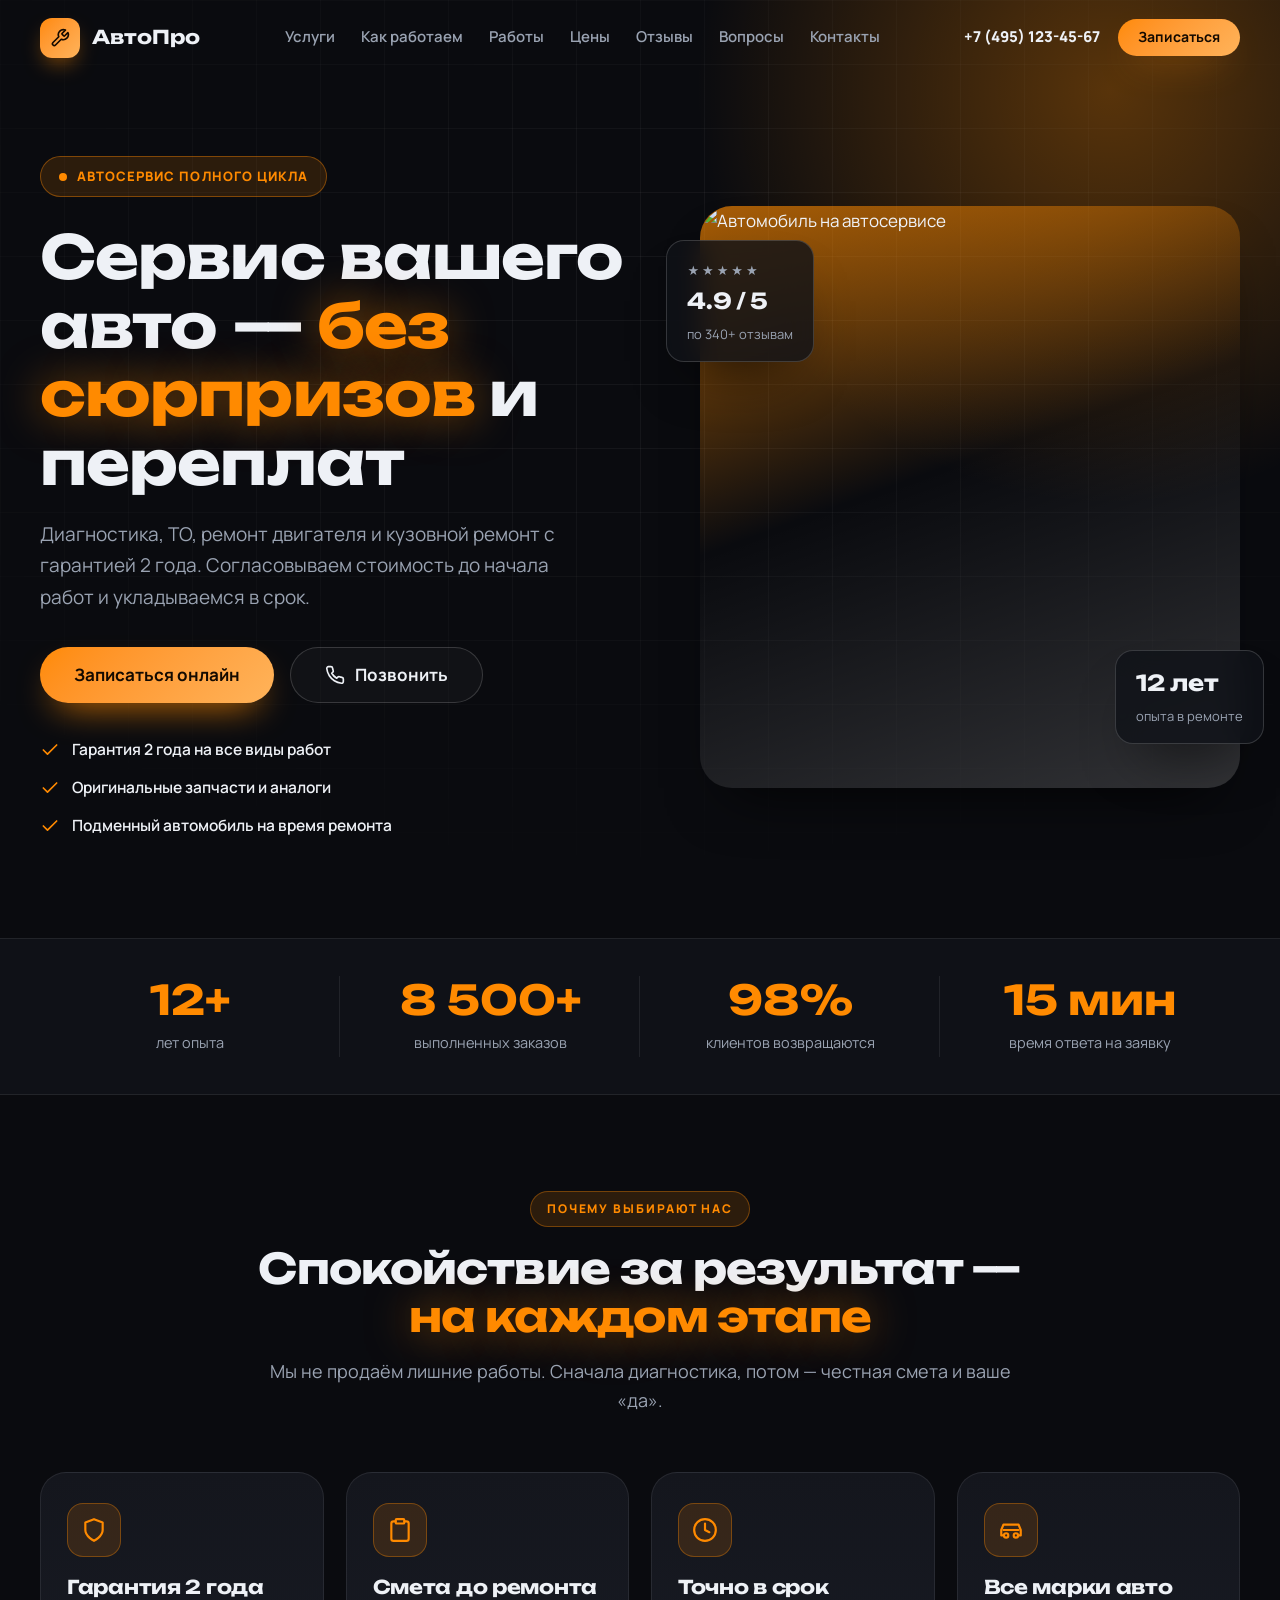
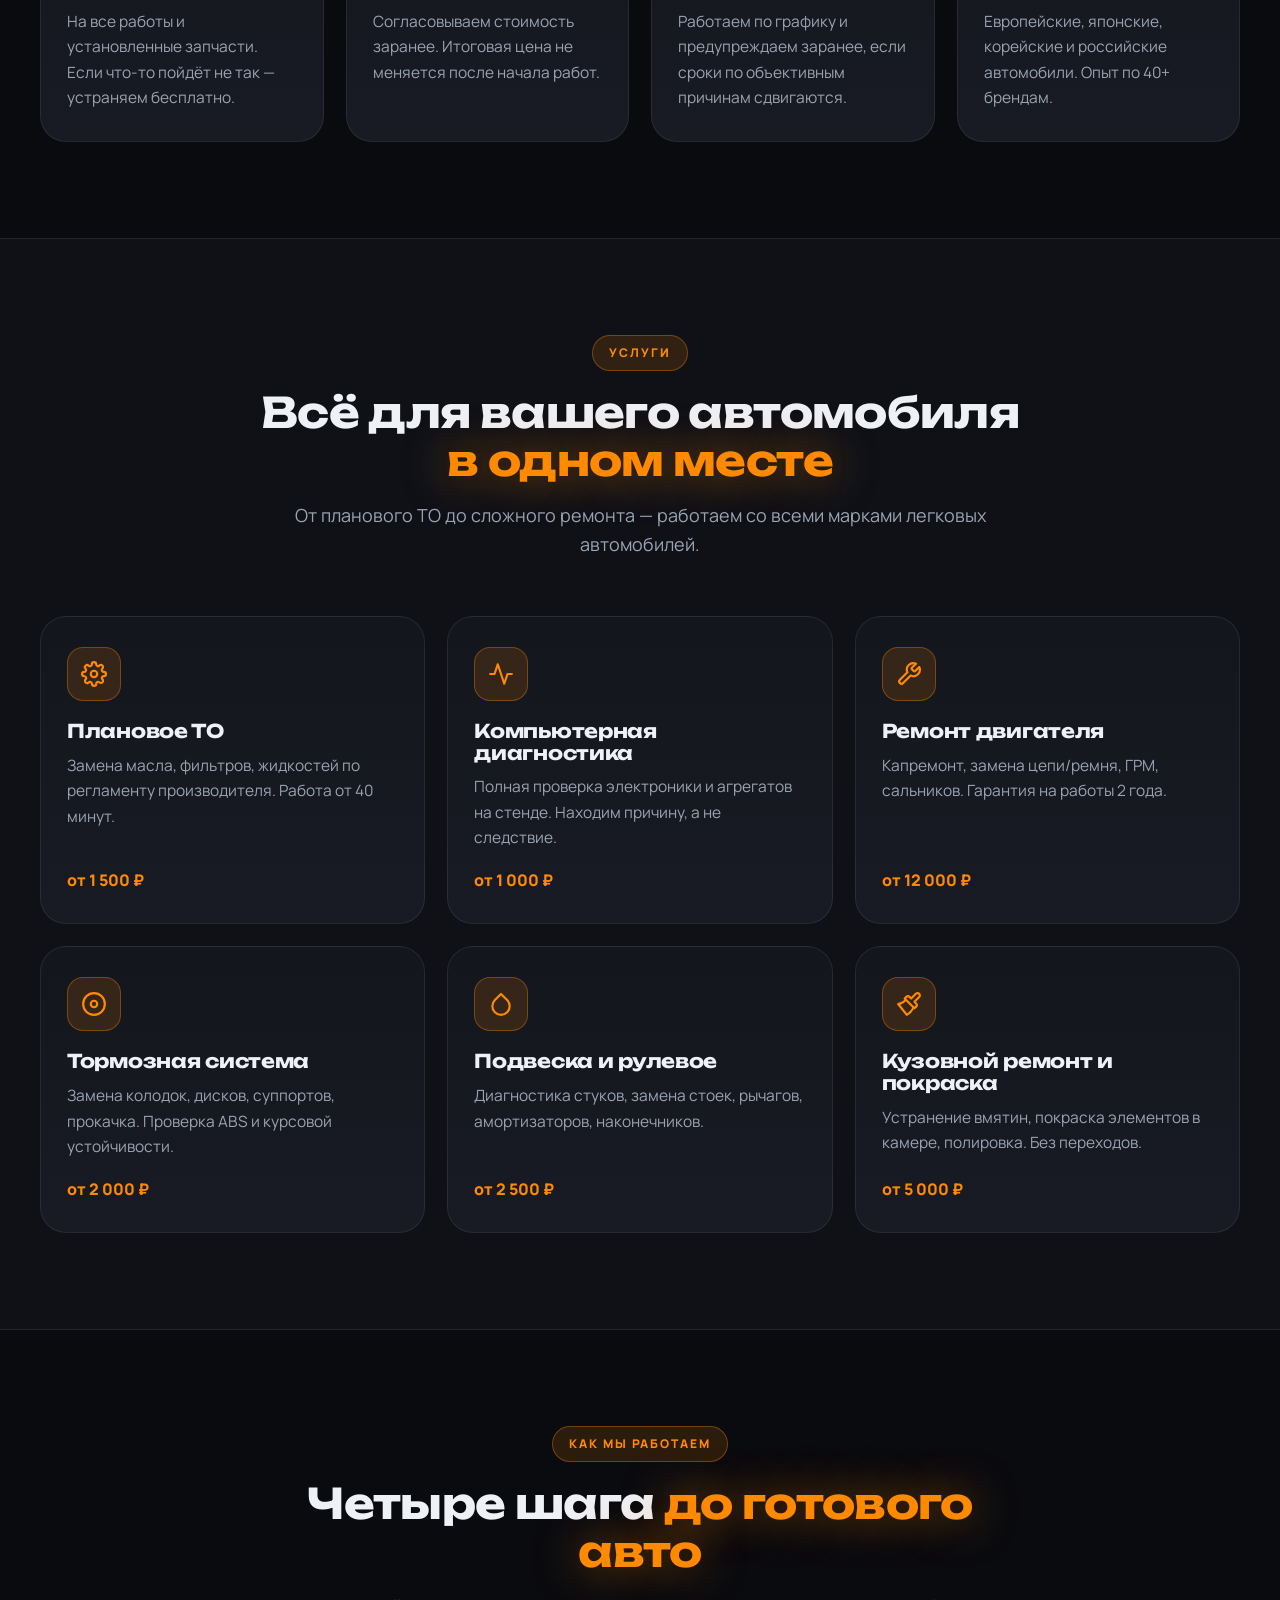
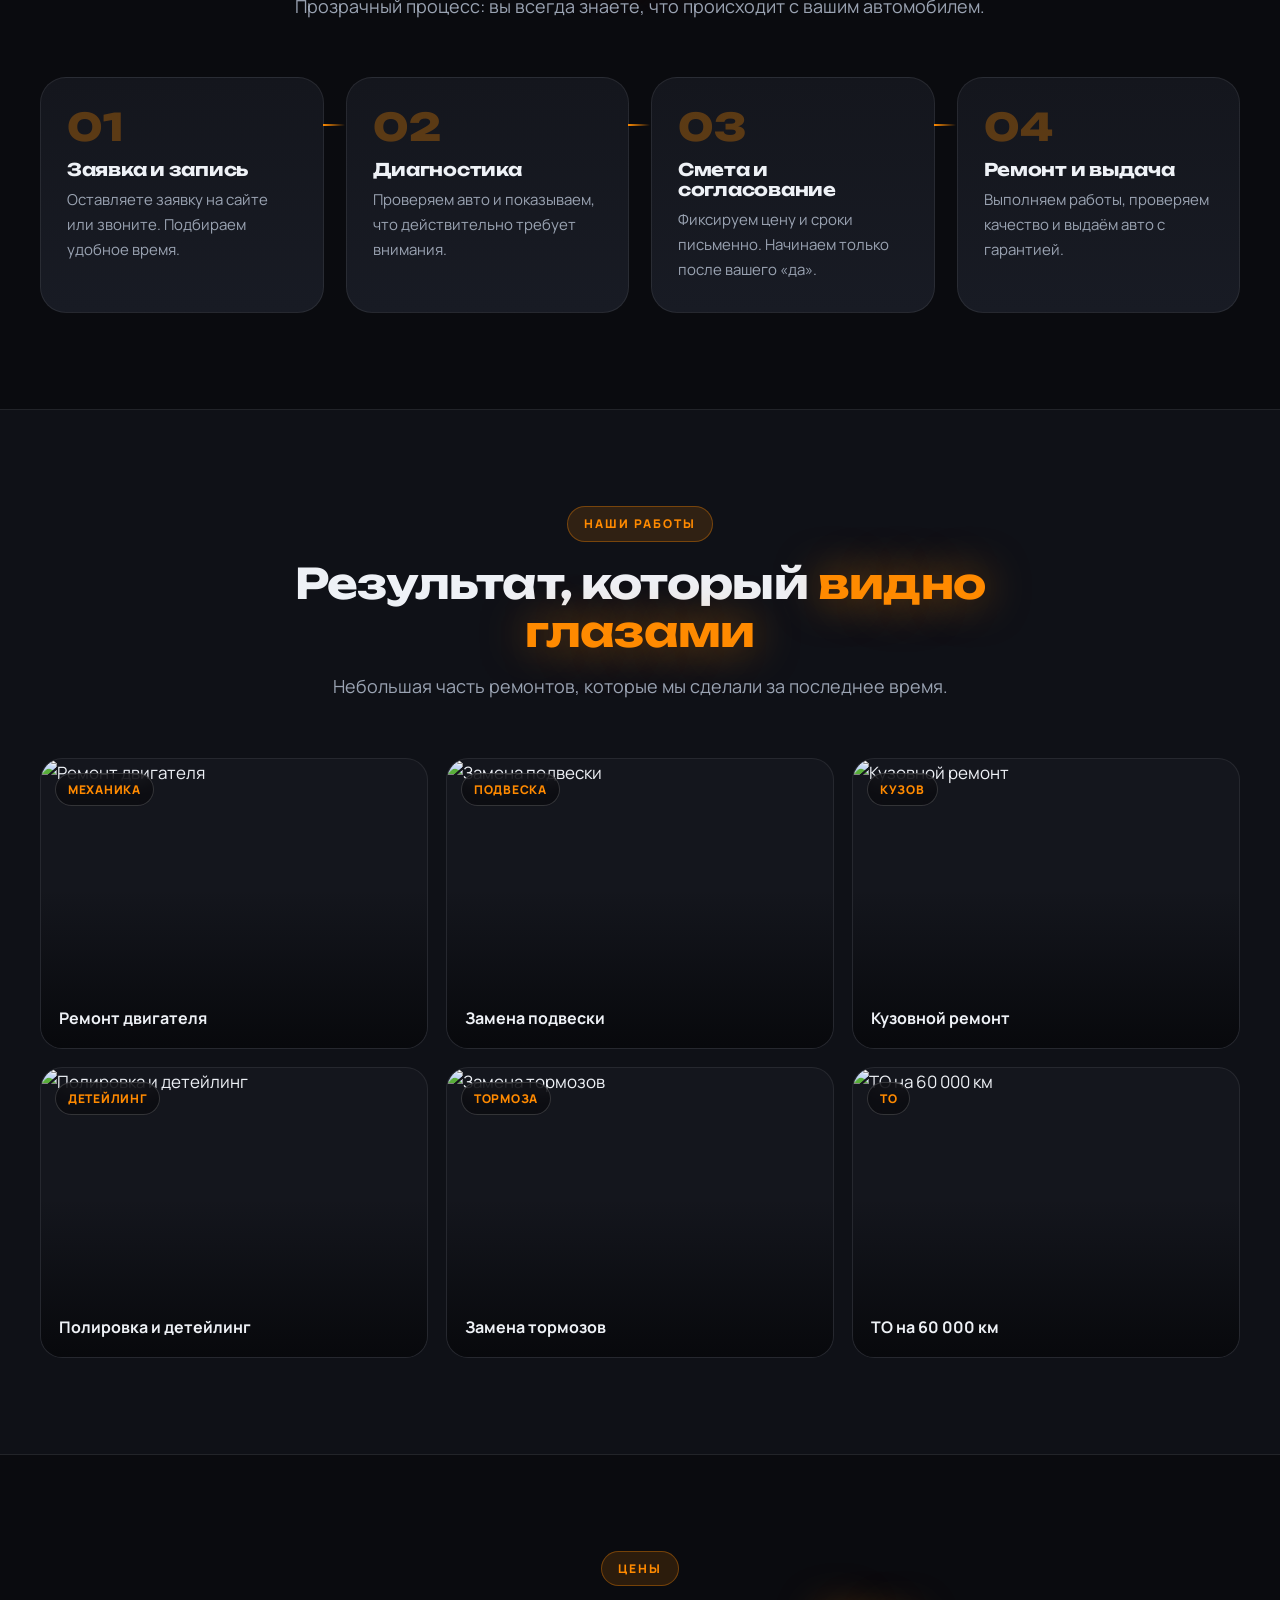
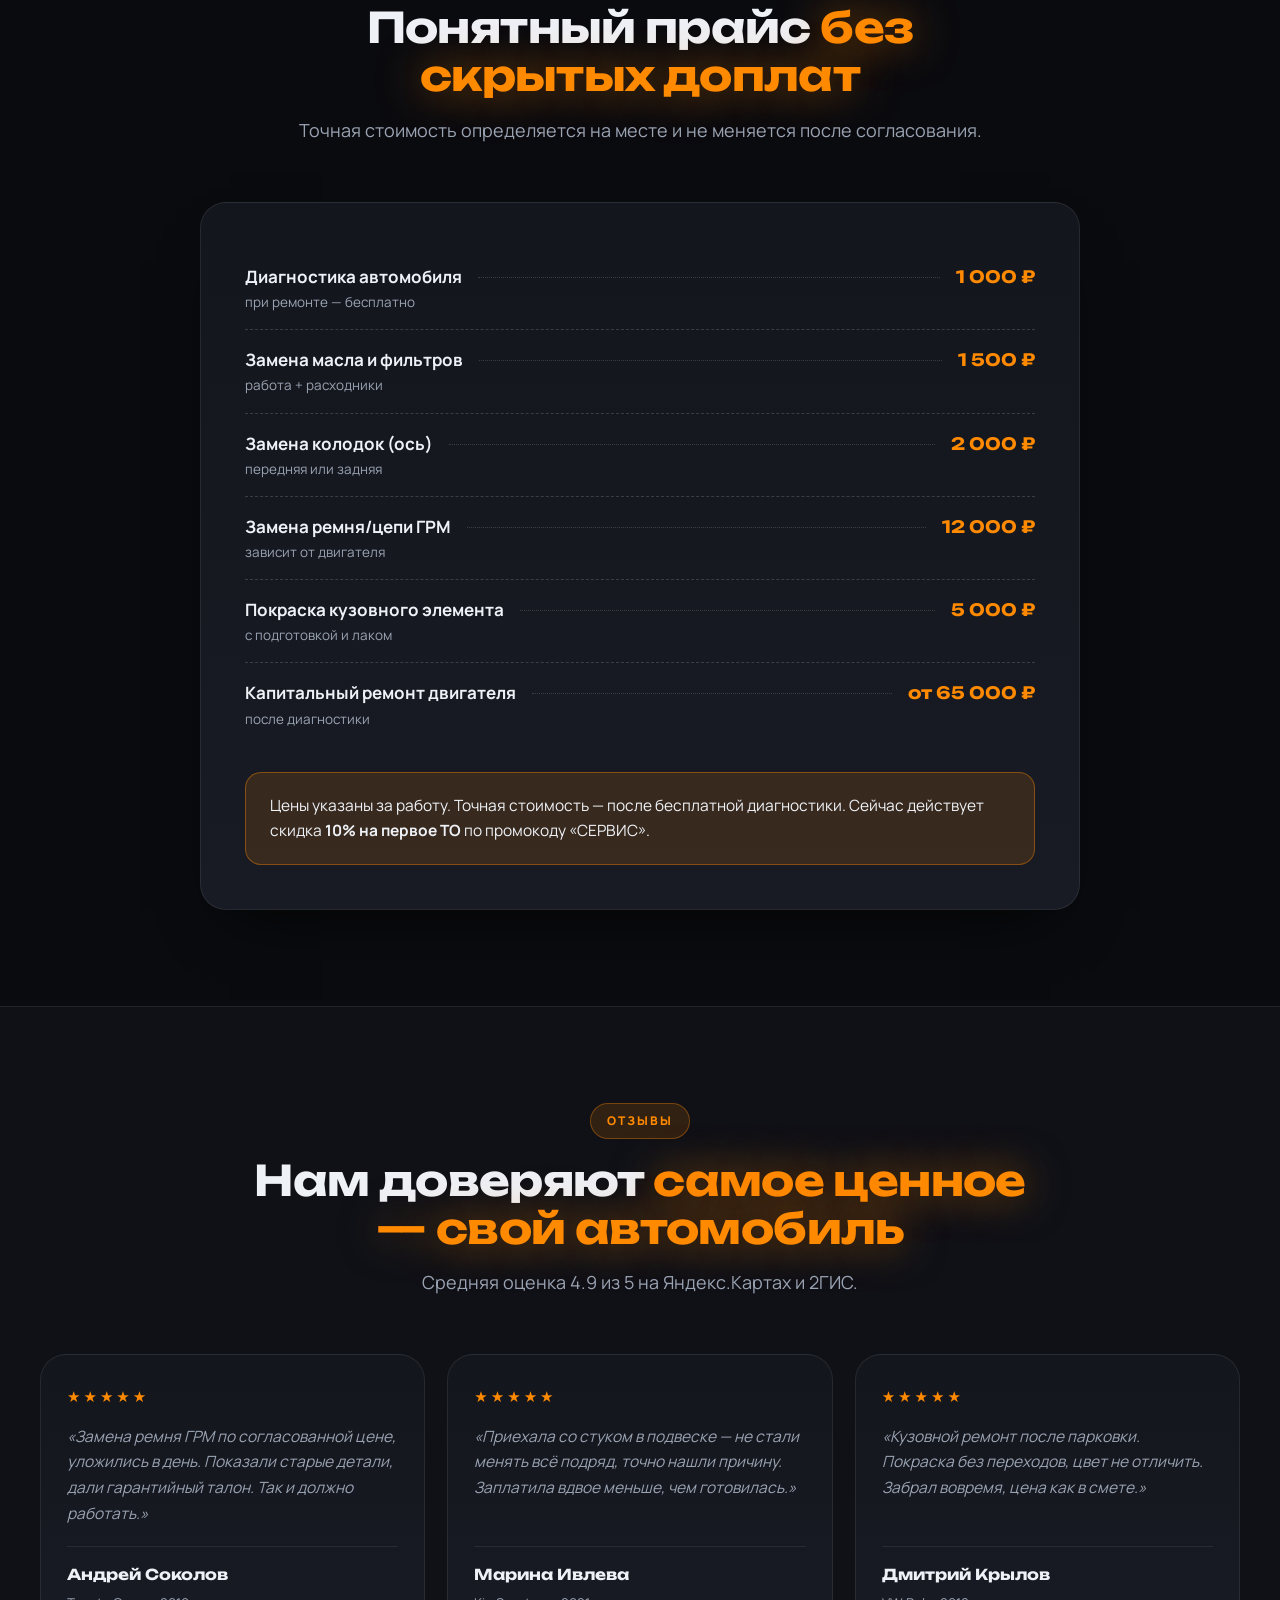
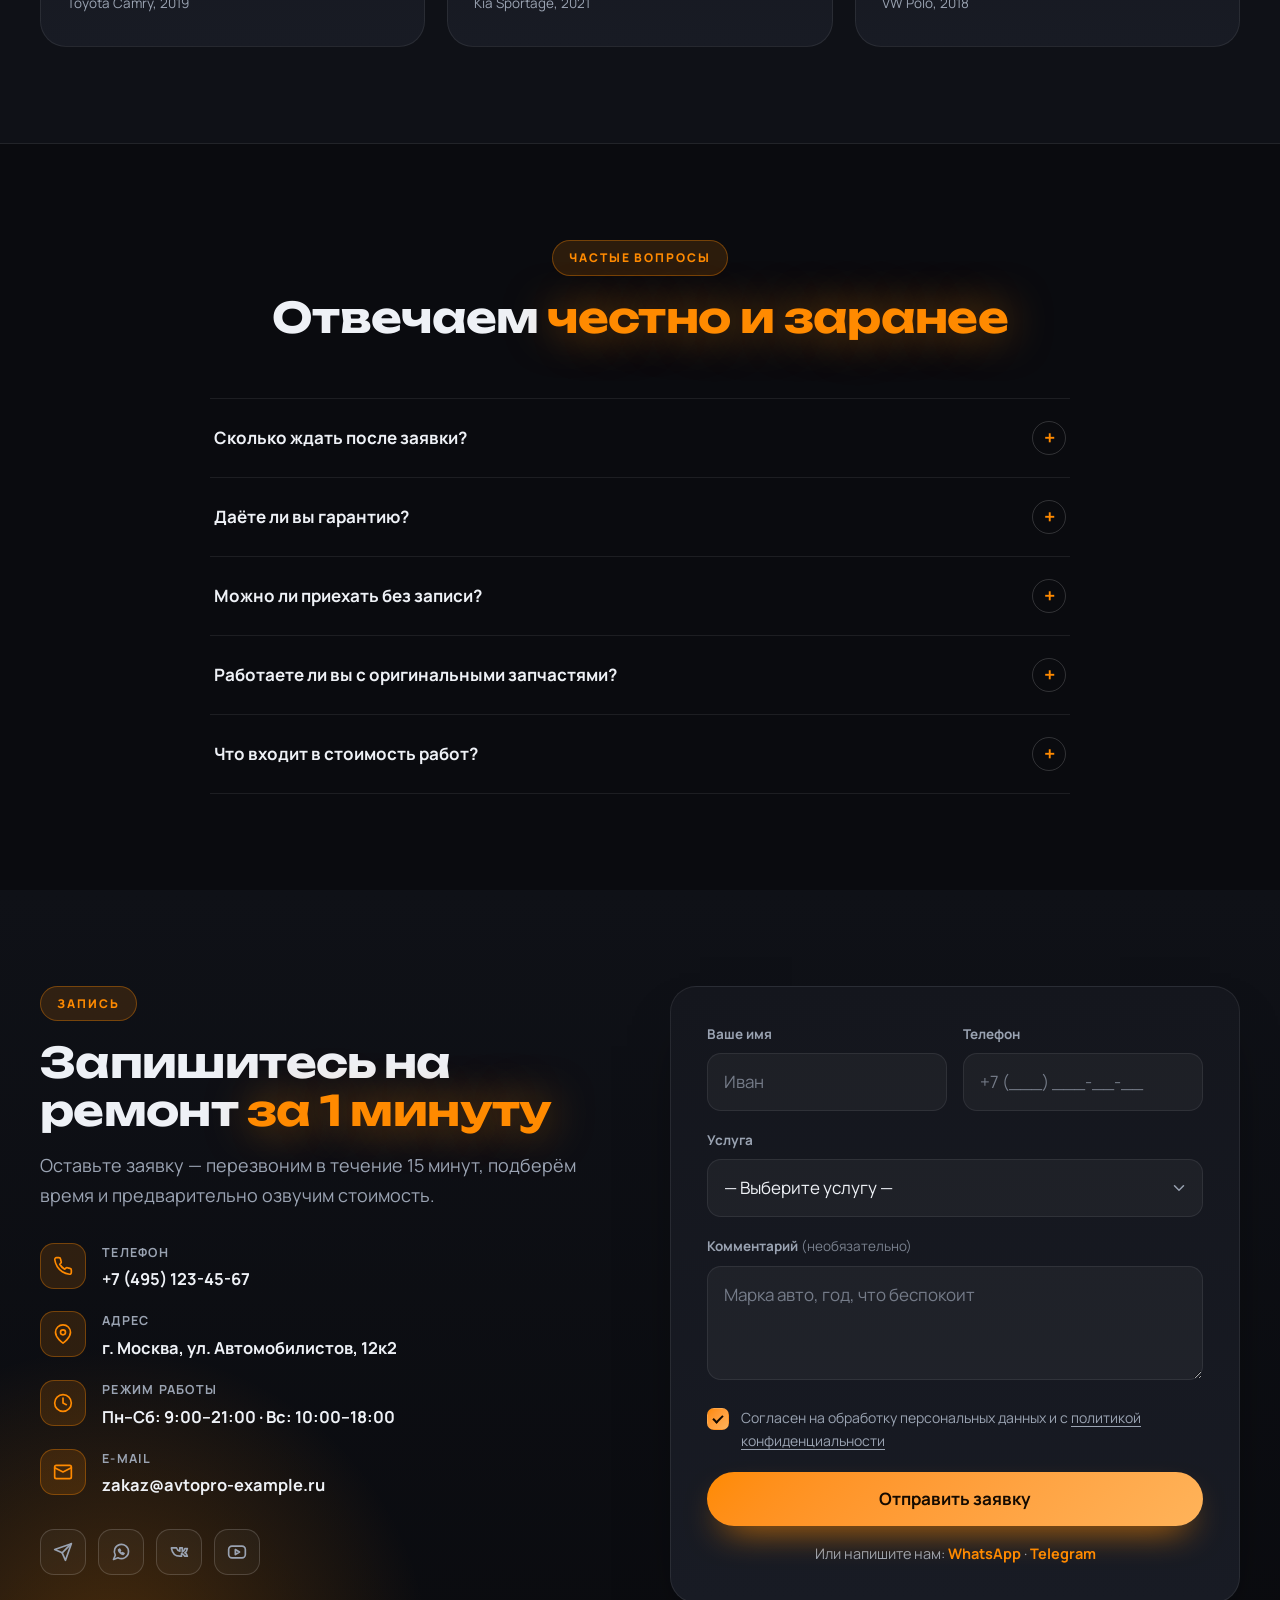
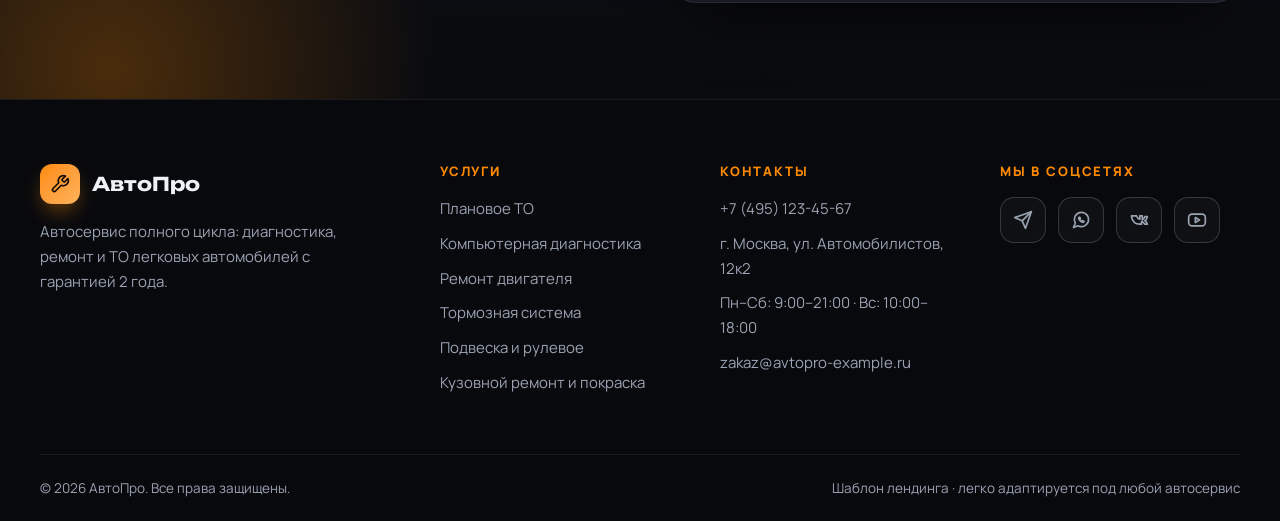
==== index.html @ 4bdd6e70 "АвтоПро: шаблон лендинга автосервиса Тёмный лендинг на чистом HTML/CSS/JS без зависимостей. Весь кон" ====
<!DOCTYPE html>
<html lang="ru">
<head>
  <meta charset="UTF-8">
  <meta name="viewport" content="width=device-width, initial-scale=1.0">
  <title>АвтоПро — Автосервис полного цикла в Москве</title>
  <meta name="description" content="Автосервис АвтоПро: диагностика, ремонт, ТО и кузовной ремонт. Гарантия 2 года, честные цены, запись онлайн.">
  <meta property="og:title" content="АвтоПро — Автосервис полного цикла в Москве">
  <meta property="og:description" content="Диагностика, ремонт, ТО. Гарантия 2 года, честные цены, запись онлайн.">
  <meta property="og:type" content="website">
  <meta property="og:image" content="https://images.unsplash.com/photo-1503376780353-7e6692767b70?auto=format&fit=crop&w=1200&q=80">
  <meta name="theme-color" content="#0a0b0f">
  <link rel="icon" href="data:image/svg+xml,%3Csvg xmlns='http://www.w3.org/2000/svg' viewBox='0 0 32 32'%3E%3Crect width='32' height='32' rx='8' fill='%23ff8a00'/%3E%3Cpath d='M19.6 8.4a1.3 1.3 0 0 0 0 1.9l2.1 2.1a1.3 1.3 0 0 0 1.9 0l5-5a8 8 0 0 1-10.6 10.6l-9.2 9.2a2.8 2.8 0 0 1-4-4l9.2-9.2A8 8 0 0 1 24.6 3.4z' transform='translate(-1 1) scale(.85) translate(3 1)' fill='none' stroke='%23140a00' stroke-width='2.4' stroke-linecap='round' stroke-linejoin='round'/%3E%3C/svg%3E">
  <link rel="preconnect" href="https://fonts.googleapis.com">
  <link rel="preconnect" href="https://fonts.gstatic.com" crossorigin>
  <link href="https://fonts.googleapis.com/css2?family=Manrope:wght@400;500;600;700;800&family=Unbounded:wght@600;700;800&display=swap" rel="stylesheet">
  <link rel="stylesheet" href="css/style.css">
</head>
<body>

  <!-- ===== HEADER ===== -->
  <header class="header" id="header">
    <div class="container header__inner">
      <a href="#hero" class="logo">
        <span class="logo__mark" aria-hidden="true">
          <svg viewBox="0 0 24 24" fill="none" stroke="currentColor" stroke-width="2" stroke-linecap="round" stroke-linejoin="round"><path d="M14.7 6.3a1 1 0 0 0 0 1.4l1.6 1.6a1 1 0 0 0 1.4 0l3.77-3.77a6 6 0 0 1-7.94 7.94l-6.91 6.91a2.12 2.12 0 0 1-3-3l6.91-6.91a6 6 0 0 1 7.94-7.94l-3.76 3.76z"/></svg>
        </span>
        <span class="logo__text" data-cfg="brand.name">АвтоПро</span>
      </a>

      <nav class="nav" id="nav" aria-label="Главное меню">
        <a href="#services" class="nav__link">Услуги</a>
        <a href="#process" class="nav__link">Как работаем</a>
        <a href="#gallery" class="nav__link">Работы</a>
        <a href="#pricing" class="nav__link">Цены</a>
        <a href="#reviews" class="nav__link">Отзывы</a>
        <a href="#faq" class="nav__link">Вопросы</a>
        <a href="#contact" class="nav__link">Контакты</a>
      </nav>

      <div class="header__right">
        <a href="tel:+74951234567" class="header__phone" data-cfg-tel="contacts.phone">+7 (495) 123-45-67</a>
        <a href="#contact" class="btn btn--primary btn--sm header__cta">Записаться</a>
        <button class="burger" id="burger" aria-label="Открыть меню" aria-expanded="false">
          <span></span><span></span><span></span>
        </button>
      </div>
    </div>
  </header>

  <main>
    <!-- ===== HERO ===== -->
    <section class="hero" id="hero">
      <div class="hero__glow" aria-hidden="true"></div>
      <div class="hero__grid" aria-hidden="true"></div>
      <div class="container hero__inner">
        <div class="hero__content">
          <span class="badge reveal" data-cfg="hero.badge">Автосервис полного цикла</span>
          <h1 class="hero__title reveal" data-cfg-html="hero.title">Сервис вашего авто&nbsp;— <span class="accent">без сюрпризов</span> и переплат</h1>
          <p class="hero__subtitle reveal" data-cfg="hero.subtitle">Диагностика, ТО, ремонт двигателя и кузовной ремонт с гарантией 2 года. Согласовываем стоимость до начала работ и укладываемся в срок.</p>
          <div class="hero__actions reveal">
            <a href="#contact" class="btn btn--primary btn--lg">Записаться онлайн</a>
            <a href="tel:+74951234567" class="btn btn--ghost btn--lg" data-cfg-tel-btn="contacts.phone">
              <svg viewBox="0 0 24 24" fill="none" stroke="currentColor" stroke-width="2" stroke-linecap="round" stroke-linejoin="round" aria-hidden="true"><path d="M22 16.92v3a2 2 0 0 1-2.18 2 19.79 19.79 0 0 1-8.63-3.07 19.5 19.5 0 0 1-6-6 19.79 19.79 0 0 1-3.07-8.67A2 2 0 0 1 4.11 2h3a2 2 0 0 1 2 1.72 12.84 12.84 0 0 0 .7 2.81 2 2 0 0 1-.45 2.11L8.09 9.91a16 16 0 0 0 6 6l1.27-1.27a2 2 0 0 1 2.11-.45 12.84 12.84 0 0 0 2.81.7A2 2 0 0 1 22 16.92z"/></svg>
              Позвонить
            </a>
          </div>
          <ul class="hero__points reveal" data-render="heroPoints"></ul>
        </div>

        <div class="hero__visual reveal">
          <div class="hero__frame">
            <img class="hero__img" data-cfg-src="hero.image" src="https://images.unsplash.com/photo-1503376780353-7e6692767b70?auto=format&fit=crop&w=1200&q=80" alt="Автомобиль на автосервисе" width="600" height="700">
          </div>
          <div class="hero__card hero__card--rating">
            <span class="hero__card-stars" aria-hidden="true">★★★★★</span>
            <strong data-cfg="hero.rating">4.9 / 5</strong>
            <span data-cfg="hero.ratingNote">по 340+ отзывам</span>
          </div>
          <div class="hero__card hero__card--exp">
            <strong data-cfg="hero.experience">12 лет</strong>
            <span>опыта в ремонте</span>
          </div>
        </div>
      </div>
    </section>

    <!-- ===== STATS ===== -->
    <section class="stats">
      <div class="container">
        <ul class="stats__grid" data-render="stats"></ul>
      </div>
    </section>

    <!-- ===== ADVANTAGES ===== -->
    <section class="section" id="about">
      <div class="container">
        <header class="section__head reveal">
          <span class="eyebrow" data-cfg="advantages.eyebrow">Почему выбирают нас</span>
          <h2 class="section__title" data-cfg-html="advantages.title">Спокойствие за результат&nbsp;— <span class="accent">на каждом этапе</span></h2>
          <p class="section__sub" data-cfg="advantages.subtitle">Мы не продаём лишние работы. Сначала диагностика, потом — честная смета и ваше «да».</p>
        </header>
        <div class="cards cards--4" data-render="advantages"></div>
      </div>
    </section>

    <!-- ===== SERVICES ===== -->
    <section class="section section--alt" id="services">
      <div class="container">
        <header class="section__head reveal">
          <span class="eyebrow" data-cfg="services.eyebrow">Услуги</span>
          <h2 class="section__title" data-cfg-html="services.title">Всё для вашего автомобиля <span class="accent">в одном месте</span></h2>
          <p class="section__sub" data-cfg="services.subtitle">От планового ТО до сложного ремонта — работаем со всеми марками легковых автомобилей.</p>
        </header>
        <div class="cards cards--3" data-render="services"></div>
      </div>
    </section>

    <!-- ===== PROCESS ===== -->
    <section class="section" id="process">
      <div class="container">
        <header class="section__head reveal">
          <span class="eyebrow" data-cfg="process.eyebrow">Как мы работаем</span>
          <h2 class="section__title" data-cfg-html="process.title">Четыре шага <span class="accent">до готового авто</span></h2>
          <p class="section__sub" data-cfg="process.subtitle">Прозрачный процесс: вы всегда знаете, что происходит с вашим автомобилем.</p>
        </header>
        <ol class="steps" data-render="process"></ol>
      </div>
    </section>

    <!-- ===== GALLERY ===== -->
    <section class="section section--alt" id="gallery">
      <div class="container">
        <header class="section__head reveal">
          <span class="eyebrow" data-cfg="gallery.eyebrow">Наши работы</span>
          <h2 class="section__title" data-cfg-html="gallery.title">Результат, который <span class="accent">видно глазами</span></h2>
          <p class="section__sub" data-cfg="gallery.subtitle">Небольшая часть ремонтов, которые мы сделали за последнее время.</p>
        </header>
        <div class="gallery" data-render="gallery"></div>
      </div>
    </section>

    <!-- ===== PRICING ===== -->
    <section class="section" id="pricing">
      <div class="container">
        <header class="section__head reveal">
          <span class="eyebrow" data-cfg="pricing.eyebrow">Цены</span>
          <h2 class="section__title" data-cfg-html="pricing.title">Понятный прайс <span class="accent">без скрытых доплат</span></h2>
          <p class="section__sub" data-cfg="pricing.subtitle">Точная стоимость определяется на месте и не меняется после согласования.</p>
        </header>
        <div class="price-card reveal">
          <ul class="price-list" data-render="pricing"></ul>
          <div class="price-note" data-render="pricingNote"></div>
        </div>
      </div>
    </section>

    <!-- ===== REVIEWS ===== -->
    <section class="section section--alt" id="reviews">
      <div class="container">
        <header class="section__head reveal">
          <span class="eyebrow" data-cfg="reviews.eyebrow">Отзывы</span>
          <h2 class="section__title" data-cfg-html="reviews.title">Нам доверяют <span class="accent">самое ценное — свой автомобиль</span></h2>
          <p class="section__sub" data-cfg="reviews.subtitle">Средняя оценка 4.9 из 5 на Яндекс.Картах и 2ГИС.</p>
        </header>
        <div class="cards cards--3" data-render="reviews"></div>
      </div>
    </section>

    <!-- ===== FAQ ===== -->
    <section class="section" id="faq">
      <div class="container container--narrow">
        <header class="section__head reveal">
          <span class="eyebrow" data-cfg="faq.eyebrow">Частые вопросы</span>
          <h2 class="section__title" data-cfg-html="faq.title">Отвечаем <span class="accent">честно и заранее</span></h2>
        </header>
        <div class="accordion" data-render="faq"></div>
      </div>
    </section>

    <!-- ===== CONTACT / FORM ===== -->
    <section class="section section--cta" id="contact">
      <div class="cta__glow" aria-hidden="true"></div>
      <div class="container">
        <div class="cta__grid">
          <div class="cta__info reveal">
            <span class="eyebrow" data-cfg="contact.eyebrow">Запись</span>
            <h2 class="section__title" data-cfg-html="contact.title">Запишитесь на ремонт <span class="accent">за 1 минуту</span></h2>
            <p class="section__sub" data-cfg="contact.subtitle">Оставьте заявку — перезвоним в течение 15 минут, подберём время и предварительно озвучим стоимость.</p>
            <ul class="contacts" data-render="contacts"></ul>
            <div class="socials" data-render="socials"></div>
          </div>

          <div class="cta__form-wrap reveal">
            <form class="form" id="lead-form" novalidate>
              <div class="form__row">
                <label class="field">
                  <span class="field__label">Ваше имя</span>
                  <input type="text" name="name" placeholder="Иван" required minlength="2">
                  <small class="field__error">Пожалуйста, укажите имя</small>
                </label>
                <label class="field">
                  <span class="field__label">Телефон</span>
                  <input type="tel" name="phone" placeholder="+7 (___) ___-__-__" required data-mask>
                  <small class="field__error">Укажите корректный номер</small>
                </label>
              </div>
              <label class="field">
                <span class="field__label">Услуга</span>
                <select name="service" data-render="serviceOptions"></select>
              </label>
              <label class="field">
                <span class="field__label">Комментарий <em>(необязательно)</em></span>
                <textarea name="comment" rows="3" placeholder="Марка авто, год, что беспокоит"></textarea>
              </label>
              <label class="check">
                <input type="checkbox" name="agree" required checked>
                <span class="check__box" aria-hidden="true"></span>
                <span class="check__text">Согласен на обработку персональных данных и с <a data-cfg-href="contacts.privacyUrl" href="#" target="_blank" rel="noopener">политикой конфиденциальности</a></span>
              </label>
              <small class="form__agree-error">Нужно согласие на обработку данных</small>
              <button type="submit" class="btn btn--primary btn--lg btn--block">
                <span class="btn__label">Отправить заявку</span>
                <span class="btn__spinner" aria-hidden="true"></span>
              </button>
              <p class="form__fail" role="alert" hidden>Не удалось отправить заявку. Позвоните нам: <a data-cfg-tel="contacts.phone" href="tel:+74951234567">+7 (495) 123-45-67</a></p>
              <p class="form__note">Или напишите нам: <a data-cfg-href="contacts.whatsapp" href="#">WhatsApp</a> · <a data-cfg-href="contacts.telegram" href="#">Telegram</a></p>
              <div class="form__success" hidden>
                <span class="form__success-icon" aria-hidden="true">
                  <svg viewBox="0 0 24 24" fill="none" stroke="currentColor" stroke-width="2.5" stroke-linecap="round" stroke-linejoin="round"><polyline points="20 6 9 17 4 12"/></svg>
                </span>
                <strong>Заявка отправлена!</strong>
                <span>Мы перезвоним вам в течение 15 минут.</span>
                <button type="button" class="btn btn--ghost btn--sm form__again">Отправить ещё одну</button>
              </div>
            </form>
          </div>
        </div>
      </div>
    </section>
  </main>

  <!-- ===== FOOTER ===== -->
  <footer class="footer">
    <div class="container footer__inner">
      <div class="footer__col">
        <a href="#hero" class="logo">
          <span class="logo__mark" aria-hidden="true">
            <svg viewBox="0 0 24 24" fill="none" stroke="currentColor" stroke-width="2" stroke-linecap="round" stroke-linejoin="round"><path d="M14.7 6.3a1 1 0 0 0 0 1.4l1.6 1.6a1 1 0 0 0 1.4 0l3.77-3.77a6 6 0 0 1-7.94 7.94l-6.91 6.91a2.12 2.12 0 0 1-3-3l6.91-6.91a6 6 0 0 1 7.94-7.94l-3.76 3.76z"/></svg>
          </span>
          <span class="logo__text" data-cfg="brand.name">АвтоПро</span>
        </a>
        <p class="footer__about" data-cfg="brand.about">Автосервис полного цикла: диагностика, ремонт и ТО легковых автомобилей с гарантией 2 года.</p>
      </div>
      <div class="footer__col">
        <h4 class="footer__title">Услуги</h4>
        <ul class="footer__links" data-render="footerServices"></ul>
      </div>
      <div class="footer__col">
        <h4 class="footer__title">Контакты</h4>
        <ul class="footer__contacts" data-render="footerContacts"></ul>
      </div>
      <div class="footer__col">
        <h4 class="footer__title">Мы в соцсетях</h4>
        <div class="socials" data-render="socialsFooter"></div>
      </div>
    </div>
    <div class="container footer__bottom">
      <span data-cfg="brand.copyright">© 2026 АвтоПро. Все права защищены.</span>
      <span>Шаблон лендинга · легко адаптируется под любой автосервис</span>
    </div>
  </footer>

  <a href="tel:+74951234567" class="fab" id="fab" aria-label="Позвонить" data-cfg-tel-btn="contacts.phone">
    <svg viewBox="0 0 24 24" fill="none" stroke="currentColor" stroke-width="2" stroke-linecap="round" stroke-linejoin="round"><path d="M22 16.92v3a2 2 0 0 1-2.18 2 19.79 19.79 0 0 1-8.63-3.07 19.5 19.5 0 0 1-6-6 19.79 19.79 0 0 1-3.07-8.67A2 2 0 0 1 4.11 2h3a2 2 0 0 1 2 1.72 12.84 12.84 0 0 0 .7 2.81 2 2 0 0 1-.45 2.11L8.09 9.91a16 16 0 0 0 6 6l1.27-1.27a2 2 0 0 1 2.11-.45 12.84 12.84 0 0 0 2.81.7A2 2 0 0 1 22 16.92z"/></svg>
  </a>

  <script src="js/config.js"></script>
  <script src="js/main.js"></script>
</body>
</html>
---- css/style.css ----
/* ============================================================
   АВТОПРО — тёмная премиум-тема
   Шаблон лендинга для автосервиса. Чистый CSS, без зависимостей.
   Акцентный цвет задаётся в js/config.js (brand.accentColor).
   ============================================================ */

/* ---------- RESET / БАЗА ---------- */
*, *::before, *::after { box-sizing: border-box; }
* { margin: 0; padding: 0; }

/* ---------- ПЕРЕМЕННЫЕ ---------- */
:root {
  color-scheme: dark;
  --accent: #ff8a00;
  --accent-2: color-mix(in srgb, var(--accent) 65%, #ffffff 35%);
  --accent-soft: color-mix(in srgb, var(--accent) 14%, transparent);
  --bg: #0a0b0f;
  --bg-2: #0f1117;
  --bg-3: #08090d;
  --card: #14161d;
  --card-2: #181b24;
  --line: rgba(255, 255, 255, 0.08);
  --line-strong: rgba(255, 255, 255, 0.16);
  --text: #eef1f6;
  --muted: #9aa3b2;
  --danger: #ff6b6b;
  --radius: 18px;
  --radius-lg: 26px;
  --container: 1200px;
  --header-h: 76px;
  --shadow: 0 30px 60px -30px rgba(0, 0, 0, 0.85);
  --ease: cubic-bezier(0.2, 0.7, 0.2, 1);
}

html { scroll-behavior: smooth; -webkit-text-size-adjust: 100%; }
body {
  background: var(--bg);
  color: var(--text);
  font-family: 'Manrope', system-ui, -apple-system, sans-serif;
  font-size: 17px;
  line-height: 1.65;
  overflow-x: hidden;
  -webkit-font-smoothing: antialiased;
}
body.nav-open { overflow: hidden; }
img { display: block; max-width: 100%; }
a { color: inherit; text-decoration: none; }
ul, ol { list-style: none; }
button, input, select, textarea { font: inherit; color: inherit; }
button { background: none; border: 0; cursor: pointer; }
::selection { background: var(--accent); color: #140a00; }
:focus-visible { outline: 2px solid var(--accent); outline-offset: 3px; border-radius: 4px; }
section { scroll-margin-top: calc(var(--header-h) + 12px); }
.container { width: min(var(--container), 100% - 40px); margin-inline: auto; }
.container--narrow { width: min(860px, 100% - 40px); }

/* ---------- ТИПОГРАФИКА ---------- */
h1, h2, h3, h4, .hero__title, .section__title {
  font-family: 'Unbounded', sans-serif;
  font-weight: 700;
  line-height: 1.14;
  letter-spacing: -0.015em;
}
.accent { color: var(--accent); text-shadow: 0 0 44px color-mix(in srgb, var(--accent) 55%, transparent); }
.eyebrow {
  display: inline-block;
  padding: 7px 16px;
  border: 1px solid color-mix(in srgb, var(--accent) 35%, transparent);
  border-radius: 999px;
  background: var(--accent-soft);
  color: var(--accent);
  font-size: 12px;
  font-weight: 800;
  letter-spacing: 0.16em;
  text-transform: uppercase;
}

/* ---------- СЕКЦИИ ---------- */
.section { padding: 96px 0; position: relative; }
.section--alt { background: var(--bg-2); border-block: 1px solid var(--line); }
.section__head { max-width: 780px; margin: 0 auto 56px; text-align: center; }
.section__title { font-size: clamp(26px, 3.6vw, 42px); margin: 18px 0 16px; }
.section__sub { color: var(--muted); font-size: 18px; }

/* ---------- REVEAL-АНИМАЦИЯ (включается классом .js на <html>) ---------- */
html.js .reveal {
  opacity: 0;
  transform: translateY(30px);
  transition: opacity 0.8s var(--ease), transform 0.8s var(--ease);
}
html.js .reveal.is-visible { opacity: 1; transform: none; }

/* ---------- КНОПКИ ---------- */
.btn {
  position: relative;
  display: inline-flex;
  align-items: center;
  justify-content: center;
  gap: 10px;
  padding: 14px 28px;
  border-radius: 999px;
  font-weight: 700;
  line-height: 1.2;
  white-space: nowrap;
  transition: transform 0.3s var(--ease), box-shadow 0.3s var(--ease), border-color 0.3s, background 0.3s, color 0.3s;
}
.btn svg { width: 20px; height: 20px; flex: none; }
.btn--primary {
  background: linear-gradient(135deg, var(--accent), var(--accent-2));
  color: #140a00;
  box-shadow: 0 16px 36px -16px var(--accent);
}
.btn--primary:hover { transform: translateY(-2px); box-shadow: 0 24px 48px -16px var(--accent); }
.btn--ghost { border: 1px solid var(--line-strong); background: rgba(255, 255, 255, 0.03); color: var(--text); }
.btn--ghost:hover { border-color: var(--accent); color: var(--accent); transform: translateY(-2px); }
.btn--sm { padding: 10px 20px; font-size: 14px; }
.btn--lg { padding: 17px 34px; font-size: 17px; }
.btn--block { width: 100%; }
.btn__spinner {
  display: none;
  width: 18px;
  height: 18px;
  border: 2px solid rgba(20, 10, 0, 0.35);
  border-top-color: #140a00;
  border-radius: 50%;
  animation: spin 0.7s linear infinite;
}
.btn.is-loading .btn__spinner { display: block; }
@keyframes spin { to { transform: rotate(360deg); } }

/* ---------- МЕЛОЧИ-РАЗМЕТКИ ---------- */
.hero__content { min-width: 0; }
.footer__col { min-width: 0; }
.price-list { width: 100%; }
.btn__label { display: inline; }

/* ---------- HEADER ---------- */
.header {
  position: fixed; top: 0; left: 0; right: 0; z-index: 100;
  height: var(--header-h);
  display: flex; align-items: center;
  border-bottom: 1px solid transparent;
  transition: background .35s, border-color .35s, backdrop-filter .35s;
}
.header.is-scrolled {
  background: rgba(10, 11, 15, .85);
  backdrop-filter: blur(16px);
  -webkit-backdrop-filter: blur(16px);
  border-bottom-color: var(--line);
}
.header__inner { display: flex; align-items: center; justify-content: space-between; gap: 24px; }
.logo { display: inline-flex; align-items: center; gap: 12px; font-family: 'Unbounded', sans-serif; font-weight: 700; font-size: 19px; }
.logo__mark { display: grid; place-items: center; width: 40px; height: 40px; border-radius: 12px; background: linear-gradient(135deg, var(--accent), var(--accent-2)); color: #140a00; box-shadow: 0 10px 24px -10px var(--accent); }
.logo__mark svg { width: 20px; height: 20px; }
.logo:hover .logo__text { color: var(--accent); }
.logo__text { transition: color .3s; }
.nav { display: flex; gap: 26px; }
.nav__link { position: relative; padding: 4px 0; white-space: nowrap; font-size: 15px; font-weight: 600; color: var(--muted); transition: color .25s; }
.nav__link::after { content: ""; position: absolute; left: 0; bottom: -2px; width: 0; height: 2px; border-radius: 2px; background: var(--accent); transition: width .3s var(--ease); }
.nav__link:hover { color: var(--text); }
.nav__link:hover::after { width: 100%; }
.header__right { display: flex; align-items: center; gap: 18px; }
.header__phone { font-size: 15px; font-weight: 800; white-space: nowrap; transition: color .25s; }
.header__phone:hover { color: var(--accent); }
.burger { position: relative; z-index: 96; display: none; flex-direction: column; justify-content: center; gap: 5px; width: 44px; height: 44px; padding: 10px; }
.burger span { display: block; width: 100%; height: 2px; border-radius: 2px; background: var(--text); transition: transform .35s var(--ease), opacity .25s; }
.burger.is-open span:nth-child(1) { transform: translateY(7px) rotate(45deg); }
.burger.is-open span:nth-child(2) { opacity: 0; }
.burger.is-open span:nth-child(3) { transform: translateY(-7px) rotate(-45deg); }
/* ---------- HERO ---------- */
.hero { position: relative; padding: calc(var(--header-h) + 80px) 0 100px; overflow: hidden; }
.hero__glow { position: absolute; top: -360px; right: -280px; width: 900px; height: 900px; background: radial-gradient(circle, color-mix(in srgb, var(--accent) 32%, transparent) 0, transparent 65%); pointer-events: none; animation: glowFloat 14s ease-in-out infinite; }
.hero__grid { position: absolute; inset: 0; background-image: linear-gradient(var(--line) 1px, transparent 1px), linear-gradient(90deg, var(--line) 1px, transparent 1px); background-size: 64px 64px; -webkit-mask-image: radial-gradient(ellipse 75% 60% at 50% 35%, #000 20%, transparent 100%); mask-image: radial-gradient(ellipse 75% 60% at 50% 35%, #000 20%, transparent 100%); opacity: .6; pointer-events: none; }
@keyframes glowFloat { 0%, 100% { transform: translate(0, 0); } 50% { transform: translate(-40px, 40px); } }
.hero__inner { position: relative; display: grid; grid-template-columns: 1.05fr .95fr; gap: 64px; align-items: center; }
.badge { display: inline-flex; align-items: center; gap: 10px; padding: 9px 18px; border: 1px solid color-mix(in srgb, var(--accent) 40%, transparent); border-radius: 999px; background: var(--accent-soft); color: var(--accent); font-size: 13px; font-weight: 800; letter-spacing: .08em; text-transform: uppercase; }
.badge::before { content: ""; width: 8px; height: 8px; border-radius: 50%; background: var(--accent); animation: pulse 2.2s infinite; }
@keyframes pulse { 0% { box-shadow: 0 0 0 0 color-mix(in srgb, var(--accent) 55%, transparent); } 70% { box-shadow: 0 0 0 12px transparent; } 100% { box-shadow: 0 0 0 0 transparent; } }
.hero__title { margin: 26px 0 22px; font-size: clamp(34px, 5vw, 60px); }
.hero__subtitle { max-width: 560px; margin-bottom: 34px; font-size: 19px; color: var(--muted); }
.hero__actions { display: flex; flex-wrap: wrap; gap: 16px; margin-bottom: 34px; }
.hero__points { display: grid; gap: 12px; }
.hero__point { display: flex; align-items: flex-start; gap: 12px; font-size: 15.5px; font-weight: 600; }
.hero__point svg { flex: none; width: 20px; height: 20px; margin-top: 3px; color: var(--accent); }
.hero__visual { position: relative; }
.hero__frame { overflow: hidden; padding: 1px; border-radius: 32px; background: linear-gradient(160deg, color-mix(in srgb, var(--accent) 65%, transparent), transparent 45%, var(--line-strong)); box-shadow: var(--shadow); }
.hero__img { width: 100%; height: 580px; object-fit: cover; border-radius: 31px; filter: saturate(1.05) contrast(1.02); }
.hero__card { position: absolute; padding: 14px 20px; border: 1px solid var(--line-strong); border-radius: 18px; background: rgba(16, 18, 24, .8); box-shadow: var(--shadow); backdrop-filter: blur(14px); -webkit-backdrop-filter: blur(14px); animation: cardFloat 6s ease-in-out infinite; }
@keyframes cardFloat { 0%, 100% { transform: translateY(0); } 50% { transform: translateY(-12px); } }
.hero__card strong { display: block; font-family: 'Unbounded', sans-serif; font-size: 22px; }
.hero__card > span { font-size: 13px; color: var(--muted); }
.hero__card-stars { margin-bottom: 4px; color: var(--accent); font-size: 14px; letter-spacing: 3px; }
.hero__card--rating { top: 34px; left: -34px; }
.hero__card--exp { right: -24px; bottom: 44px; animation-delay: -3s; }

/* ---------- STATS ---------- */
.stats { position: relative; border-block: 1px solid var(--line); background: var(--bg-2); }
.stats__grid { display: grid; grid-template-columns: repeat(4, 1fr); }
.stat { position: relative; padding: 38px 18px; text-align: center; }
.stat:not(:last-child)::after { content: ""; position: absolute; top: 24%; right: 0; bottom: 24%; width: 1px; background: var(--line); }
.stat__num { display: block; margin-bottom: 6px; font-family: 'Unbounded', sans-serif; font-size: clamp(28px, 3.2vw, 44px); font-weight: 700; line-height: 1.1; color: var(--accent); }
.stat__label { font-size: 14.5px; color: var(--muted); }

/* ---------- КАРТОЧКИ (услуги / преимущества / отзывы) ---------- */
.cards { display: grid; gap: 22px; }
.cards--3 { grid-template-columns: repeat(3, 1fr); }
.cards--4 { grid-template-columns: repeat(4, 1fr); }
.card { position: relative; display: flex; flex-direction: column; padding: 30px 26px; border: 1px solid var(--line); border-radius: var(--radius-lg); background: linear-gradient(180deg, var(--card), var(--card-2)); overflow: hidden; transition: transform .4s var(--ease), border-color .4s, box-shadow .4s; }
.card::before { content: ""; position: absolute; inset: 0; background: radial-gradient(420px circle at var(--mx, 50%) var(--my, 0%), color-mix(in srgb, var(--accent) 12%, transparent), transparent 60%); opacity: 0; pointer-events: none; transition: opacity .4s; }
.card:hover { transform: translateY(-8px); border-color: color-mix(in srgb, var(--accent) 45%, transparent); box-shadow: 0 34px 70px -34px rgba(0, 0, 0, .95), 0 0 60px -24px color-mix(in srgb, var(--accent) 70%, transparent); }
.card:hover::before { opacity: 1; }
.card__icon { position: relative; display: grid; place-items: center; width: 54px; height: 54px; margin-bottom: 20px; border: 1px solid color-mix(in srgb, var(--accent) 35%, transparent); border-radius: 16px; background: var(--accent-soft); color: var(--accent); transition: transform .4s var(--ease); }
.card:hover .card__icon { transform: translateY(-3px) rotate(-4deg); }
.card__icon svg { width: 26px; height: 26px; }
.card__title { position: relative; margin-bottom: 10px; font-size: 19px; }
.card__text { position: relative; flex: 1; font-size: 15.5px; color: var(--muted); }
.card__price { position: relative; display: inline-block; margin-top: 16px; font-size: 16px; font-weight: 800; color: var(--accent); }
.card--review .card__stars { position: relative; margin-bottom: 14px; color: var(--accent); font-size: 15px; letter-spacing: 3px; }
.card--review .card__text { font-style: italic; }
.card__meta { position: relative; margin-top: 20px; padding-top: 16px; border-top: 1px solid var(--line); }
.card__name { display: block; font-family: 'Unbounded', sans-serif; font-size: 15px; }
.card__car { font-size: 13.5px; color: var(--muted); }

/* ---------- ШАГИ ПРОЦЕССА ---------- */
.steps { display: grid; grid-template-columns: repeat(4, 1fr); gap: 22px; }
.step { position: relative; padding: 30px 26px; border: 1px solid var(--line); border-radius: var(--radius-lg); background: linear-gradient(180deg, var(--card), var(--card-2)); transition: transform .4s var(--ease), border-color .4s; }
.step:hover { transform: translateY(-6px); border-color: color-mix(in srgb, var(--accent) 45%, transparent); }
.step__num { display: block; margin-bottom: 14px; font-family: 'Unbounded', sans-serif; font-size: 38px; font-weight: 800; line-height: 1; color: color-mix(in srgb, var(--accent) 30%, transparent); transition: color .4s, text-shadow .4s; }
.step:hover .step__num { color: var(--accent); text-shadow: 0 0 30px color-mix(in srgb, var(--accent) 60%, transparent); }
.step__title { margin-bottom: 8px; font-size: 17.5px; }
.step__text { font-size: 15px; color: var(--muted); }
.step:not(:last-child)::after { content: ""; position: absolute; top: 46px; right: -22px; width: 22px; height: 2px; background: linear-gradient(90deg, var(--accent), transparent); }

/* ---------- ГАЛЕРЕЯ ---------- */
.gallery { display: grid; grid-template-columns: repeat(3, 1fr); gap: 18px; }
.gallery__item { position: relative; aspect-ratio: 4 / 3; border: 1px solid var(--line); border-radius: 22px; background: var(--card); overflow: hidden; cursor: zoom-in; }
.gallery__img { width: 100%; height: 100%; object-fit: cover; transition: transform .7s var(--ease), filter .5s; }
.gallery__item:hover .gallery__img { transform: scale(1.08); filter: brightness(1.06); }
.gallery__item::after { content: ""; position: absolute; inset: 0; background: linear-gradient(180deg, transparent 45%, rgba(6, 7, 10, .88)); pointer-events: none; }
.gallery__tag { position: absolute; top: 14px; left: 14px; z-index: 2; padding: 6px 12px; border: 1px solid var(--line-strong); border-radius: 999px; background: rgba(10, 11, 15, .72); backdrop-filter: blur(8px); -webkit-backdrop-filter: blur(8px); color: var(--accent); font-size: 12px; font-weight: 800; letter-spacing: .06em; text-transform: uppercase; }
.gallery__cap { position: absolute; right: 18px; bottom: 16px; left: 18px; z-index: 2; font-size: 16px; font-weight: 700; }

/* ---------- ПРАЙС ---------- */
.price-card { max-width: 880px; margin: 0 auto; padding: 44px; border: 1px solid var(--line); border-radius: var(--radius-lg); background: linear-gradient(180deg, var(--card), var(--card-2)); box-shadow: var(--shadow); }
.price-item { display: flex; align-items: baseline; gap: 16px; padding: 16px 0; border-bottom: 1px dashed var(--line-strong); }
.price-item:last-of-type { border-bottom: 0; }
.price-item__name { font-weight: 700; }
.price-item__note { display: block; font-size: 13.5px; font-weight: 400; color: var(--muted); }
.price-item__dots { flex: 1; border-bottom: 1px dotted var(--line-strong); transform: translateY(-5px); }
.price-item__price { margin-left: auto; font-family: 'Unbounded', sans-serif; font-size: 17px; font-weight: 700; color: var(--accent); white-space: nowrap; }
.price-note { margin-top: 26px; padding: 20px 24px; border: 1px solid color-mix(in srgb, var(--accent) 40%, transparent); border-radius: 16px; background: var(--accent-soft); font-size: 15.5px; }

/* ---------- АККОРДЕОН FAQ ---------- */
.accordion { border-top: 1px solid var(--line); }
.acc__item { border-bottom: 1px solid var(--line); }
.acc__btn { display: flex; width: 100%; align-items: center; justify-content: space-between; gap: 18px; padding: 22px 4px; text-align: left; font-size: 17px; font-weight: 700; transition: color .3s; }
.acc__btn:hover { color: var(--accent); }
.acc__icon { flex: none; display: grid; place-items: center; width: 34px; height: 34px; border: 1px solid var(--line-strong); border-radius: 50%; color: var(--accent); font-size: 20px; line-height: 1; transition: transform .35s var(--ease), background .3s, border-color .3s; }
.acc__item.is-open .acc__icon { transform: rotate(45deg); border-color: var(--accent); background: var(--accent-soft); }
.acc__panel { display: grid; grid-template-rows: 0fr; transition: grid-template-rows .45s var(--ease); }
.acc__item.is-open .acc__panel { grid-template-rows: 1fr; }
.acc__panel-in { overflow: hidden; }
.acc__panel p { max-width: 760px; padding: 0 4px 24px; font-size: 16px; color: var(--muted); }

/* ---------- CTA / КОНТАКТЫ ---------- */
.section--cta { background: linear-gradient(180deg, var(--bg-2), var(--bg)); overflow: hidden; }
.cta__glow { position: absolute; bottom: -320px; left: -240px; width: 700px; height: 700px; background: radial-gradient(circle, color-mix(in srgb, var(--accent) 26%, transparent), transparent 65%); pointer-events: none; animation: glowFloat 16s ease-in-out infinite; }
.cta__grid { position: relative; display: grid; grid-template-columns: 1fr 1fr; gap: 60px; align-items: start; }
.cta__info .section__title { margin-top: 18px; }
.cta__info .section__sub { margin-bottom: 32px; }
.contacts { display: grid; gap: 18px; margin-bottom: 30px; }
.contact { display: flex; align-items: flex-start; gap: 16px; }
.contact__icon { flex: none; display: grid; place-items: center; width: 46px; height: 46px; border: 1px solid color-mix(in srgb, var(--accent) 35%, transparent); border-radius: 14px; background: var(--accent-soft); color: var(--accent); }
.contact__icon svg { width: 20px; height: 20px; }
.contact__label { display: block; margin-bottom: 2px; font-size: 12.5px; font-weight: 700; letter-spacing: .1em; text-transform: uppercase; color: var(--muted); }
.contact__value { font-size: 16.5px; font-weight: 700; transition: color .25s; }
.contact__value:hover { color: var(--accent); }
.socials { display: flex; flex-wrap: wrap; gap: 12px; }
.social { position: relative; display: grid; place-items: center; width: 46px; height: 46px; border: 1px solid var(--line-strong); border-radius: 14px; background: rgba(255, 255, 255, .03); color: var(--muted); transition: color .3s, border-color .3s, transform .3s var(--ease), box-shadow .3s; }
.social svg { width: 20px; height: 20px; }
.social:hover { transform: translateY(-3px); border-color: var(--accent); color: var(--accent); box-shadow: 0 14px 30px -14px var(--accent); }

/* ---------- ФОРМА ---------- */
.cta__form-wrap { position: relative; }
.form { position: relative; padding: 36px; border: 1px solid var(--line); border-radius: var(--radius-lg); background: linear-gradient(180deg, var(--card), var(--card-2)); box-shadow: var(--shadow); }
.form__row { display: grid; grid-template-columns: 1fr 1fr; gap: 16px; }
.field { display: block; margin-bottom: 18px; }
.field__label { display: block; margin-bottom: 8px; font-size: 13.5px; font-weight: 700; color: var(--muted); }
.field__label em { font-style: normal; font-weight: 400; opacity: .75; }
.field input, .field select, .field textarea { width: 100%; padding: 14px 16px; border: 1px solid var(--line); border-radius: 14px; background: rgba(255, 255, 255, .04); transition: border-color .3s, box-shadow .3s, background .3s; }
.field input::placeholder, .field textarea::placeholder { color: color-mix(in srgb, var(--muted) 70%, transparent); }
.field select { appearance: none; -webkit-appearance: none; padding-right: 44px; background-image: url("data:image/svg+xml,%3Csvg xmlns='http://www.w3.org/2000/svg' viewBox='0 0 24 24' fill='none' stroke='%239aa3b2' stroke-width='2' stroke-linecap='round'%3E%3Cpath d='m6 9 6 6 6-6'/%3E%3C/svg%3E"); background-repeat: no-repeat; background-position: right 14px center; background-size: 18px; }
.field input:focus, .field select:focus, .field textarea:focus { outline: none; border-color: var(--accent); background: rgba(255, 255, 255, .06); box-shadow: 0 0 0 3px var(--accent-soft); }
.field textarea { min-height: 88px; resize: vertical; }
.field select option { background: var(--bg-2); color: var(--text); }
.field.has-error input, .field.has-error select, .field.has-error textarea { border-color: var(--danger); box-shadow: 0 0 0 3px color-mix(in srgb, var(--danger) 18%, transparent); }
.field__error { display: none; margin-top: 6px; font-size: 13px; color: var(--danger); }
.field.has-error .field__error { display: block; }
.check { position: relative; display: flex; align-items: flex-start; gap: 12px; margin-bottom: 20px; cursor: pointer; }
.check input { position: absolute; width: 1px; height: 1px; opacity: 0; }
.check__box { flex: none; display: grid; place-items: center; width: 22px; height: 22px; margin-top: 2px; border: 1px solid var(--line-strong); border-radius: 7px; background: rgba(255, 255, 255, .04); transition: background .25s, border-color .25s; }
.check__box::after { content: ""; width: 10px; height: 6px; margin-top: -2px; border-left: 2.5px solid #140a00; border-bottom: 2.5px solid #140a00; transform: rotate(-45deg) scale(0); transition: transform .2s var(--ease); }
.check input:checked + .check__box { border-color: transparent; background: linear-gradient(135deg, var(--accent), var(--accent-2)); }
.check input:checked + .check__box::after { transform: rotate(-45deg) scale(1); }
.check input:focus-visible + .check__box { outline: 2px solid var(--accent); outline-offset: 2px; }
.check__text { font-size: 14px; color: var(--muted); }
.check__text a { text-decoration: underline; text-underline-offset: 3px; }
.check__text a:hover { color: var(--accent); }
.form__agree-error { display: none; margin: -12px 0 18px 34px; font-size: 13px; color: var(--danger); }
.form.agree-error .form__agree-error { display: block; }
.form.agree-error .check__box { border-color: var(--danger); box-shadow: 0 0 0 3px color-mix(in srgb, var(--danger) 18%, transparent); }
.form__fail { margin-top: 16px; padding: 12px 16px; border: 1px solid color-mix(in srgb, var(--danger) 45%, transparent); border-radius: 12px; background: color-mix(in srgb, var(--danger) 10%, transparent); font-size: 14.5px; text-align: center; }
.form__fail a { font-weight: 800; white-space: nowrap; color: var(--text); }
.form__note { margin-top: 16px; text-align: center; font-size: 14.5px; color: var(--muted); }
.form__note a { font-weight: 700; color: var(--accent); }
.form__success { position: absolute; inset: 0; z-index: 3; display: none; flex-direction: column; align-items: center; justify-content: center; gap: 10px; padding: 30px; border-radius: inherit; background: rgba(12, 13, 18, .95); backdrop-filter: blur(6px); -webkit-backdrop-filter: blur(6px); text-align: center; }
.form.is-success .form__success { display: flex; }
.form__success-icon { display: grid; place-items: center; width: 64px; height: 64px; margin-bottom: 6px; border: 1px solid color-mix(in srgb, var(--accent) 45%, transparent); border-radius: 50%; background: var(--accent-soft); color: var(--accent); }
.form__success-icon svg { width: 30px; height: 30px; }
.form__success strong { font-family: 'Unbounded', sans-serif; font-size: 20px; }
.form__success span { color: var(--muted); }
.form__again { margin-top: 10px; }
/* ---------- ФУТЕР ---------- */
.footer { padding-top: 64px; border-top: 1px solid var(--line); background: var(--bg-3); }
.footer__inner { display: grid; grid-template-columns: 1.5fr 1fr 1fr 1fr; gap: 40px; padding-bottom: 48px; }
.footer__about { max-width: 320px; margin-top: 16px; font-size: 15px; color: var(--muted); }
.footer__title { margin-bottom: 18px; font-family: 'Manrope', sans-serif; font-size: 13px; font-weight: 800; letter-spacing: .14em; text-transform: uppercase; color: var(--accent); }
.footer__links li, .footer__contacts li { margin-bottom: 10px; font-size: 15px; color: var(--muted); }
.footer__links a, .footer__contacts a { transition: color .25s; }
.footer__links a:hover, .footer__contacts a:hover { color: var(--accent); }
.footer__bottom { display: flex; flex-wrap: wrap; justify-content: space-between; gap: 10px; padding: 22px 0; border-top: 1px solid var(--line); font-size: 13.5px; color: var(--muted); }

/* ---------- ПЛАВАЮЩАЯ КНОПКА ЗВОНКА ---------- */
.fab { position: fixed; right: 22px; bottom: 22px; z-index: 90; display: grid; place-items: center; width: 58px; height: 58px; border-radius: 50%; background: linear-gradient(135deg, var(--accent), var(--accent-2)); color: #140a00; box-shadow: 0 18px 40px -14px var(--accent); opacity: 0; transform: translateY(24px) scale(.85); pointer-events: none; transition: opacity .4s, transform .4s var(--ease); }
.fab.is-visible { opacity: 1; transform: none; pointer-events: auto; }
.fab::before { content: ""; position: absolute; inset: 0; border: 2px solid var(--accent); border-radius: 50%; animation: fabPulse 2.4s ease-out infinite; }
@keyframes fabPulse { 0% { transform: scale(1); opacity: .7; } 100% { transform: scale(1.7); opacity: 0; } }
.fab svg { width: 24px; height: 24px; }

/* ---------- ЛАЙТБОКС (создаётся в main.js) ---------- */
.lightbox { position: fixed; inset: 0; z-index: 200; display: flex; align-items: center; justify-content: center; padding: 28px; background: rgba(5, 6, 9, .92); backdrop-filter: blur(10px); -webkit-backdrop-filter: blur(10px); opacity: 0; pointer-events: none; transition: opacity .35s; }
.lightbox.is-open { opacity: 1; pointer-events: auto; }
.lightbox img { max-width: min(1040px, 92vw); max-height: 80vh; border: 1px solid var(--line-strong); border-radius: 18px; box-shadow: var(--shadow); transform: scale(.94); transition: transform .35s var(--ease); }
.lightbox.is-open img { transform: scale(1); }
.lightbox__close { position: absolute; top: 22px; right: 26px; display: grid; place-items: center; width: 46px; height: 46px; border: 1px solid var(--line-strong); border-radius: 50%; background: rgba(10, 11, 15, .7); font-size: 24px; line-height: 1; transition: color .3s, border-color .3s; }
.lightbox__close:hover { border-color: var(--accent); color: var(--accent); }
.lightbox__caption { position: absolute; right: 0; bottom: 26px; left: 0; text-align: center; font-size: 15px; font-weight: 600; color: var(--muted); }
/* ============================================================
   АДАПТИВ
   ============================================================ */
@media (max-width: 1240px) {
  .nav { gap: 20px; }
  .header__phone { display: none; }
}

@media (max-width: 1100px) {
  .cards--4 { grid-template-columns: repeat(2, 1fr); }
  .steps { grid-template-columns: repeat(2, 1fr); }
  .step:not(:last-child)::after { display: none; }
  .hero__img { height: 480px; }
  .hero__card--rating { left: 14px; }
  .hero__card--exp { right: 14px; }
  .footer__inner { grid-template-columns: 1fr 1fr; }
}

@media (max-width: 960px) {
  .burger { display: flex; }
  .nav { position: fixed; top: 0; right: 0; bottom: 0; z-index: 95; display: flex; flex-direction: column; gap: 4px; width: min(340px, 86vw); padding: calc(var(--header-h) + 26px) 28px 30px; border-left: 1px solid var(--line); background: var(--bg-2); box-shadow: -30px 0 60px -30px rgba(0, 0, 0, .9); transform: translateX(100%); transition: transform .45s var(--ease); overflow-y: auto; }
  body.nav-open .nav { transform: translateX(0); }
  body::after { content: ""; position: fixed; inset: 0; z-index: 90; background: rgba(5, 6, 9, .6); opacity: 0; pointer-events: none; transition: opacity .35s; }
  body.nav-open::after { opacity: 1; pointer-events: auto; }
  .nav__link { padding: 13px 0; border-bottom: 1px solid var(--line); font-size: 19px; }
  .nav__link::after { display: none; }
  .header__phone { display: none; }
  .hero { padding-top: calc(var(--header-h) + 48px); padding-bottom: 70px; }
  .hero__inner { grid-template-columns: 1fr; gap: 48px; }
  .hero__subtitle { max-width: none; }
  .stats__grid { grid-template-columns: repeat(2, 1fr); }
  .stat::after { display: none; }
  .stat { border-bottom: 1px solid var(--line); }
  .stat:nth-last-child(-n+2) { border-bottom: 0; }
  .cards--3 { grid-template-columns: repeat(2, 1fr); }
  .gallery { grid-template-columns: repeat(2, 1fr); }
  .cta__grid { grid-template-columns: 1fr; gap: 44px; }
  .section { padding: 76px 0; }
}

@media (max-width: 640px) {
  body { font-size: 16px; }
  .container, .container--narrow { width: calc(100% - 32px); }
  .header__cta { display: none; }
  .hero__title { font-size: clamp(30px, 8.4vw, 40px); }
  .hero__subtitle { font-size: 17px; }
  .hero__actions .btn { width: 100%; }
  .hero__img { height: 380px; }
  .hero__card { padding: 11px 16px; }
  .hero__card strong { font-size: 18px; }
  .hero__card--rating { top: 16px; left: 10px; }
  .hero__card--exp { right: 10px; bottom: 16px; }
  .section { padding: 60px 0; }
  .section__head { margin-bottom: 38px; }
  .section__sub { font-size: 16.5px; }
  .cards--3, .cards--4, .gallery, .steps { grid-template-columns: 1fr; }
  .form { padding: 26px 20px; }
  .form__row { grid-template-columns: 1fr; gap: 0; }
  .price-card { padding: 26px 20px; }
  .price-item__dots { display: none; }
  .price-item { gap: 14px; }
  .price-item__name { flex: 1; min-width: 0; }
  .price-item__price { font-size: 15.5px; }
  .footer__inner { grid-template-columns: 1fr; gap: 30px; }
  .footer__bottom { justify-content: flex-start; }
  .acc__btn { font-size: 16px; padding: 18px 2px; }
}

/* ---------- ДОСТУПНОСТЬ: меньше движения ---------- */
@media (prefers-reduced-motion: reduce) {
  html { scroll-behavior: auto; }
  *, *::before, *::after {
    animation-duration: .01ms !important;
    animation-iteration-count: 1 !important;
    transition-duration: .01ms !important;
  }
  html.js .reveal { opacity: 1; transform: none; }
}
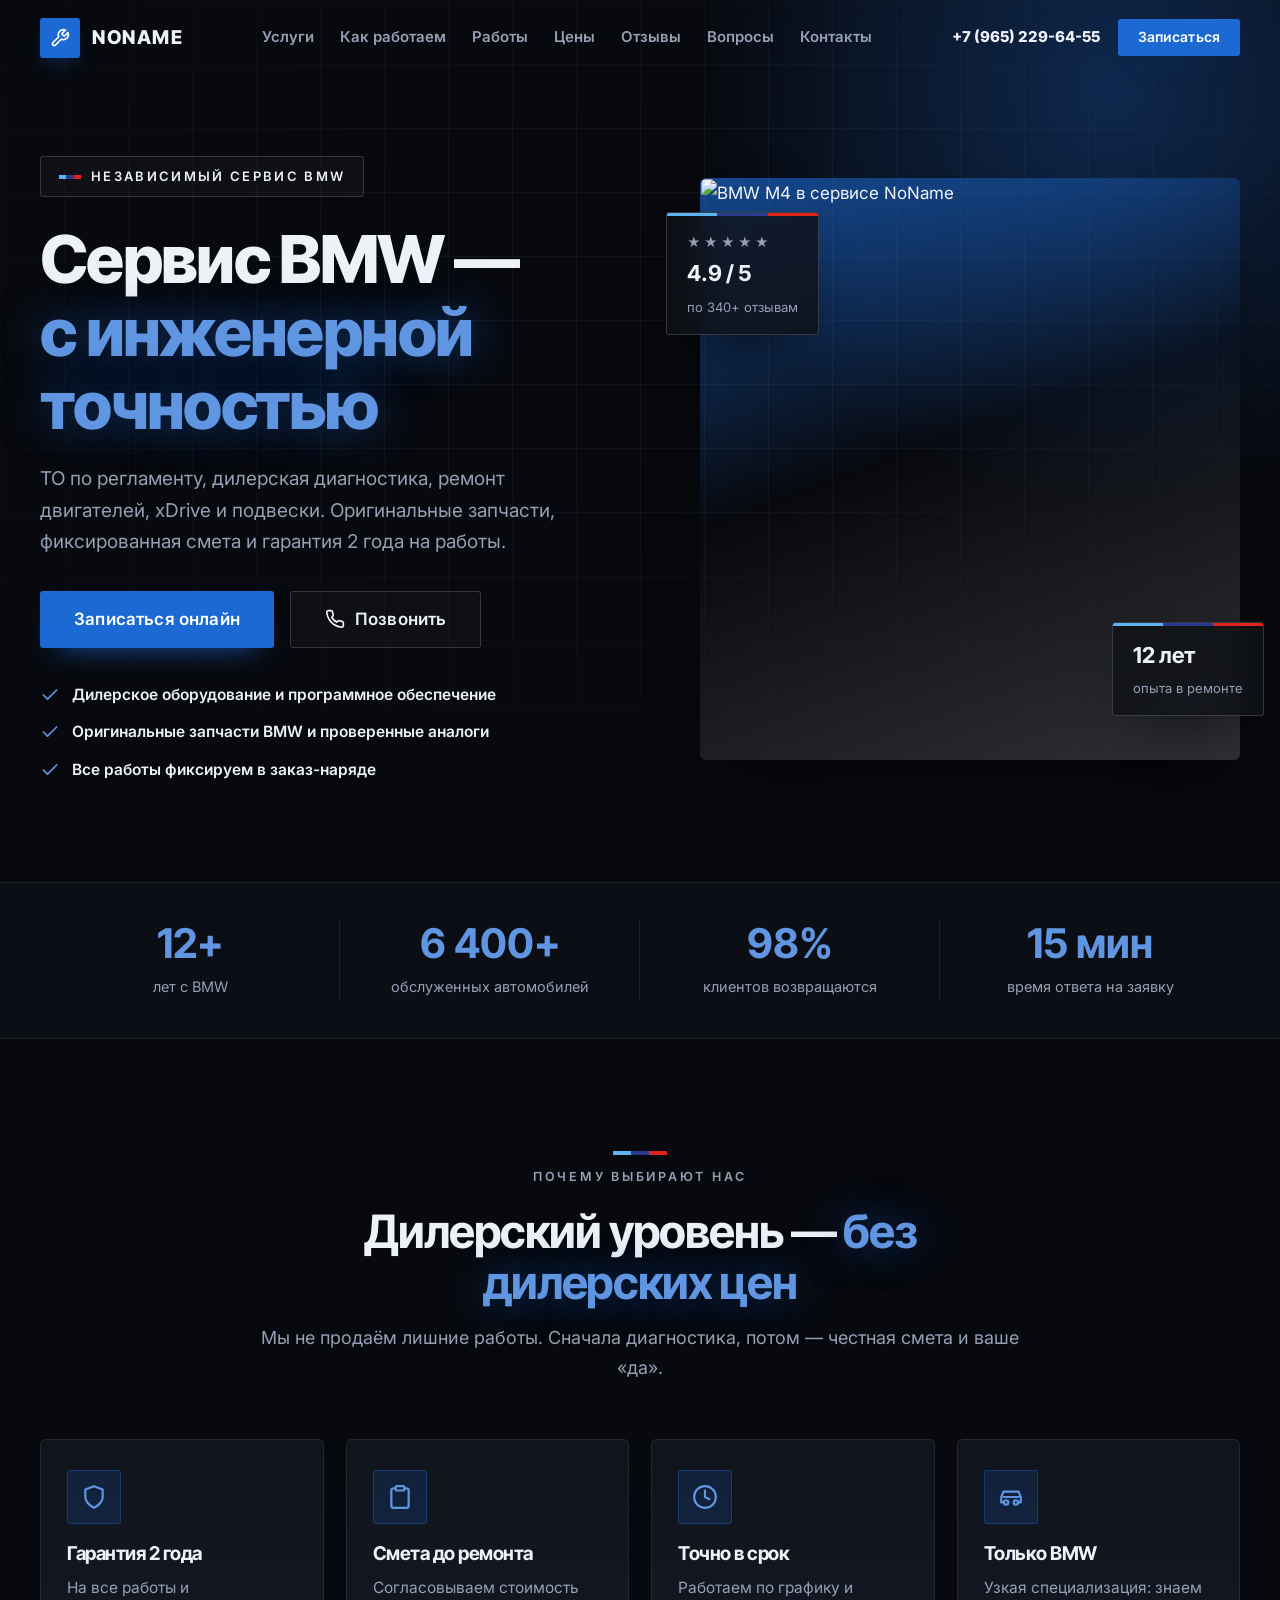
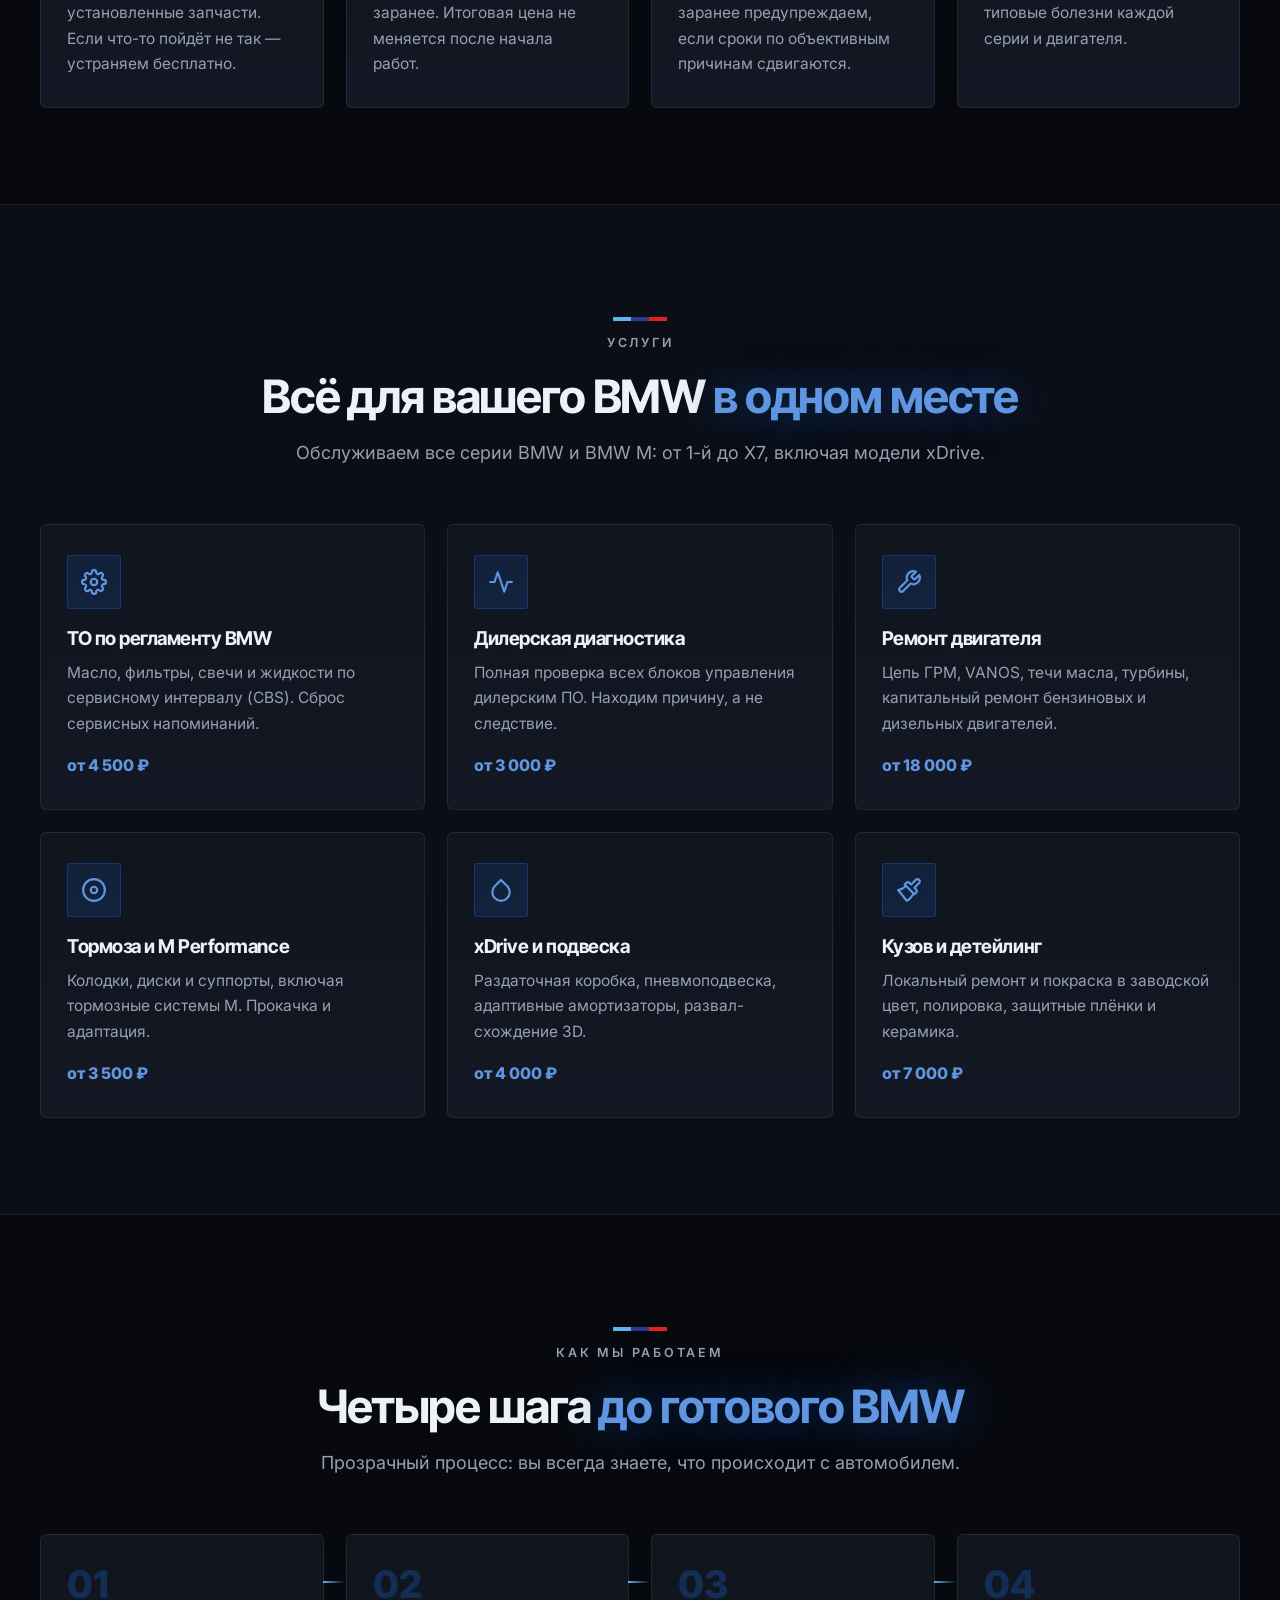
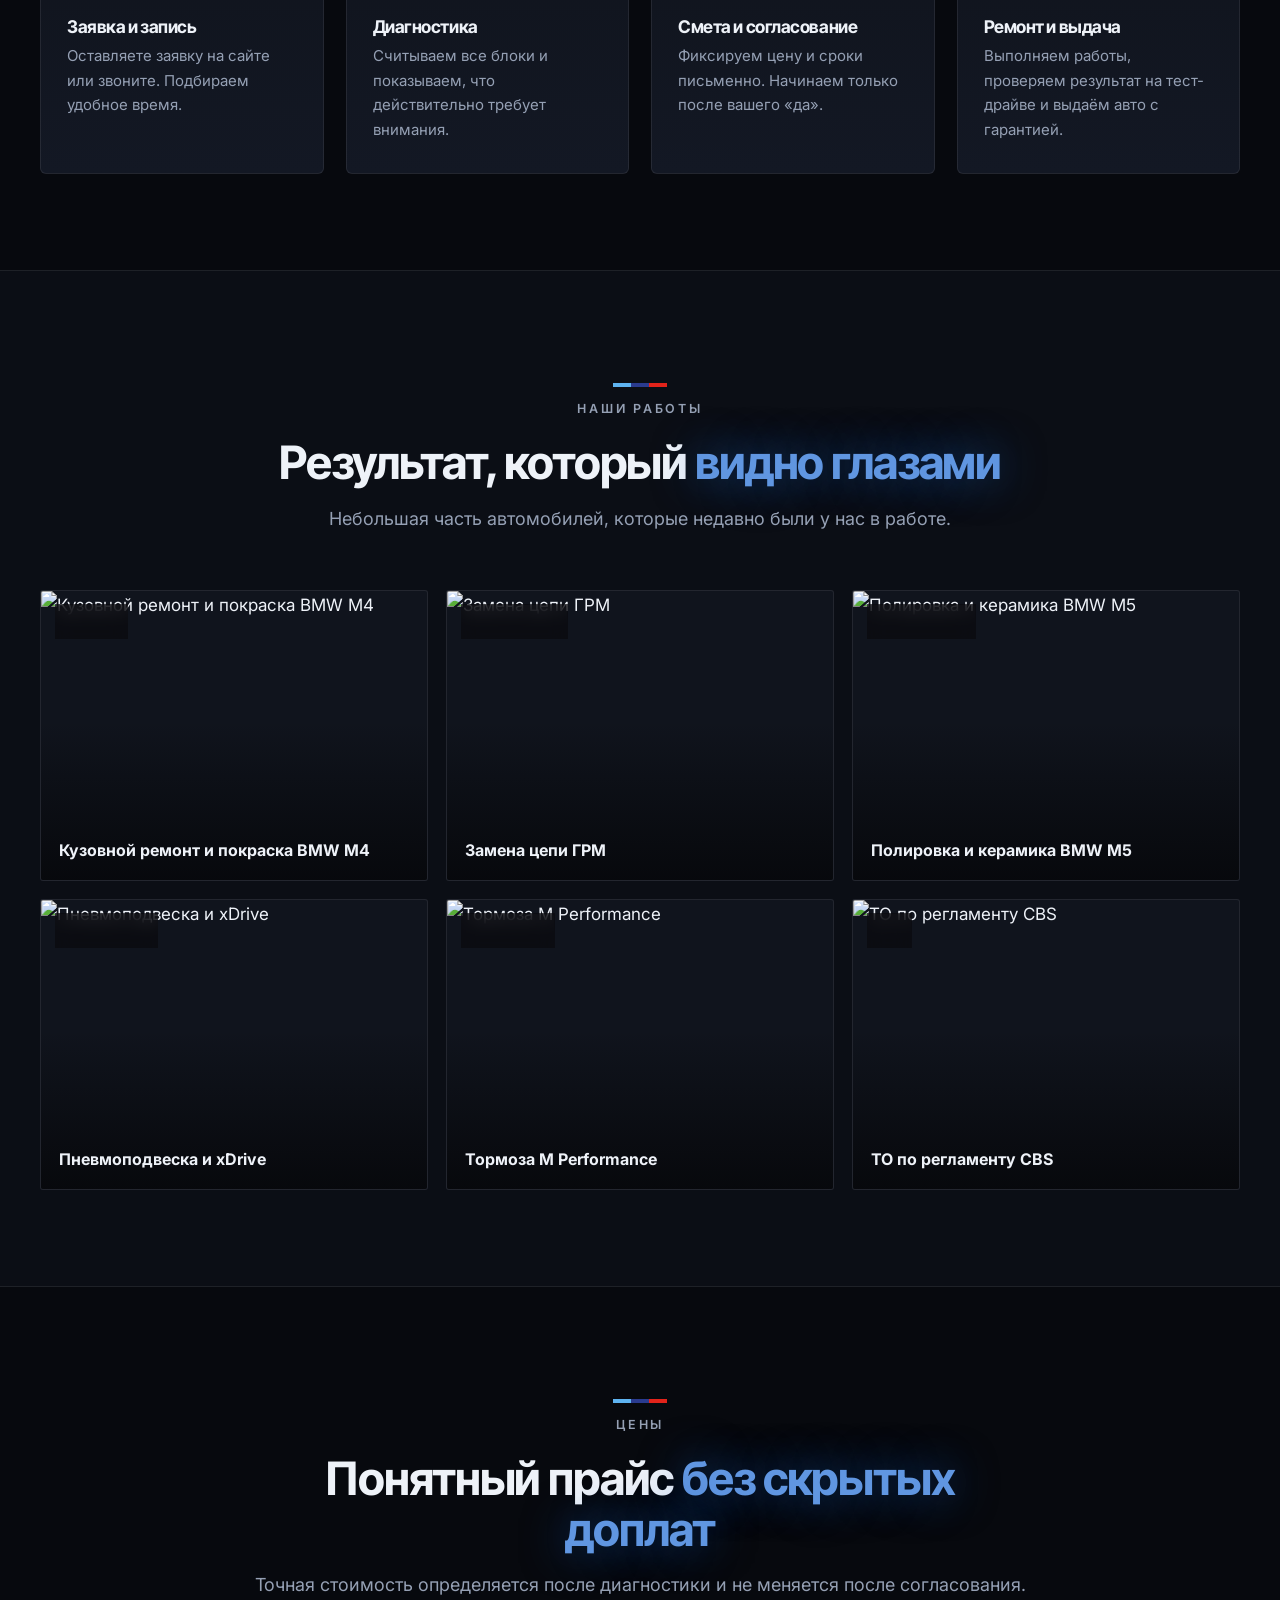
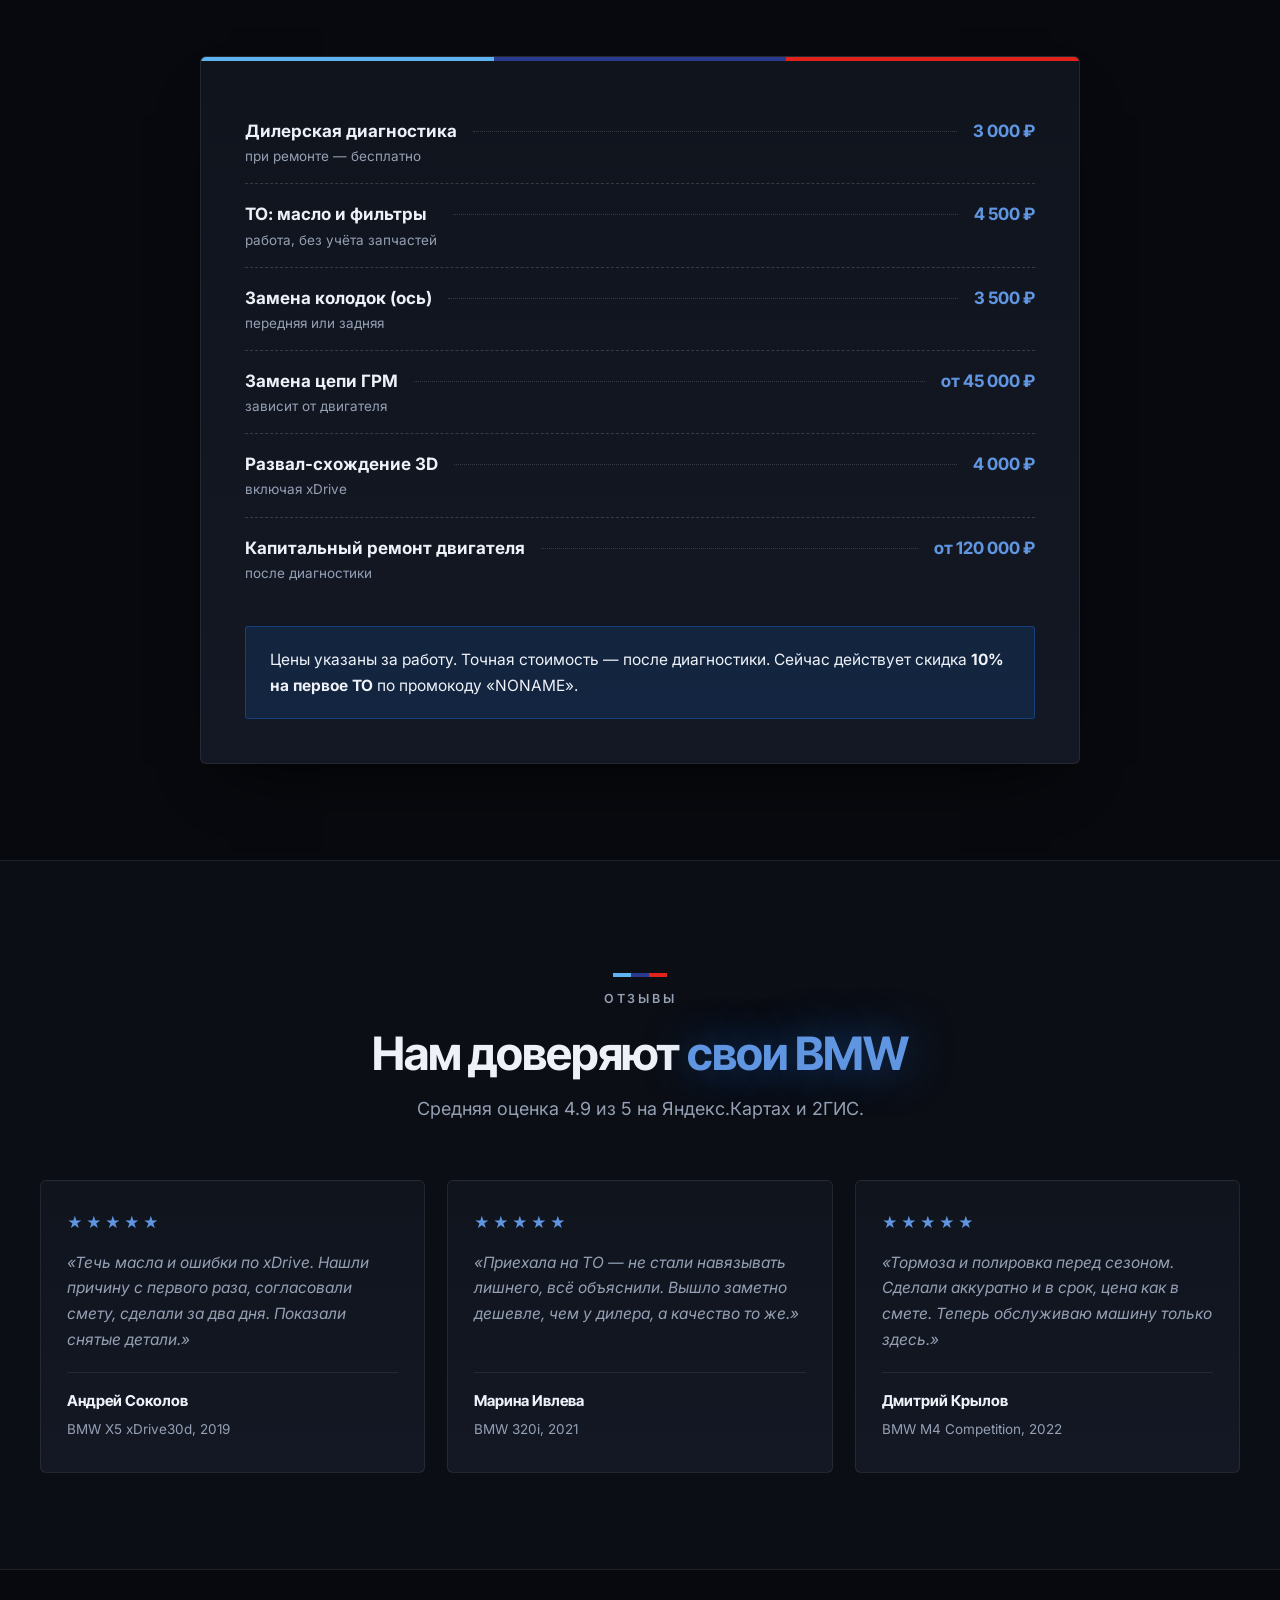
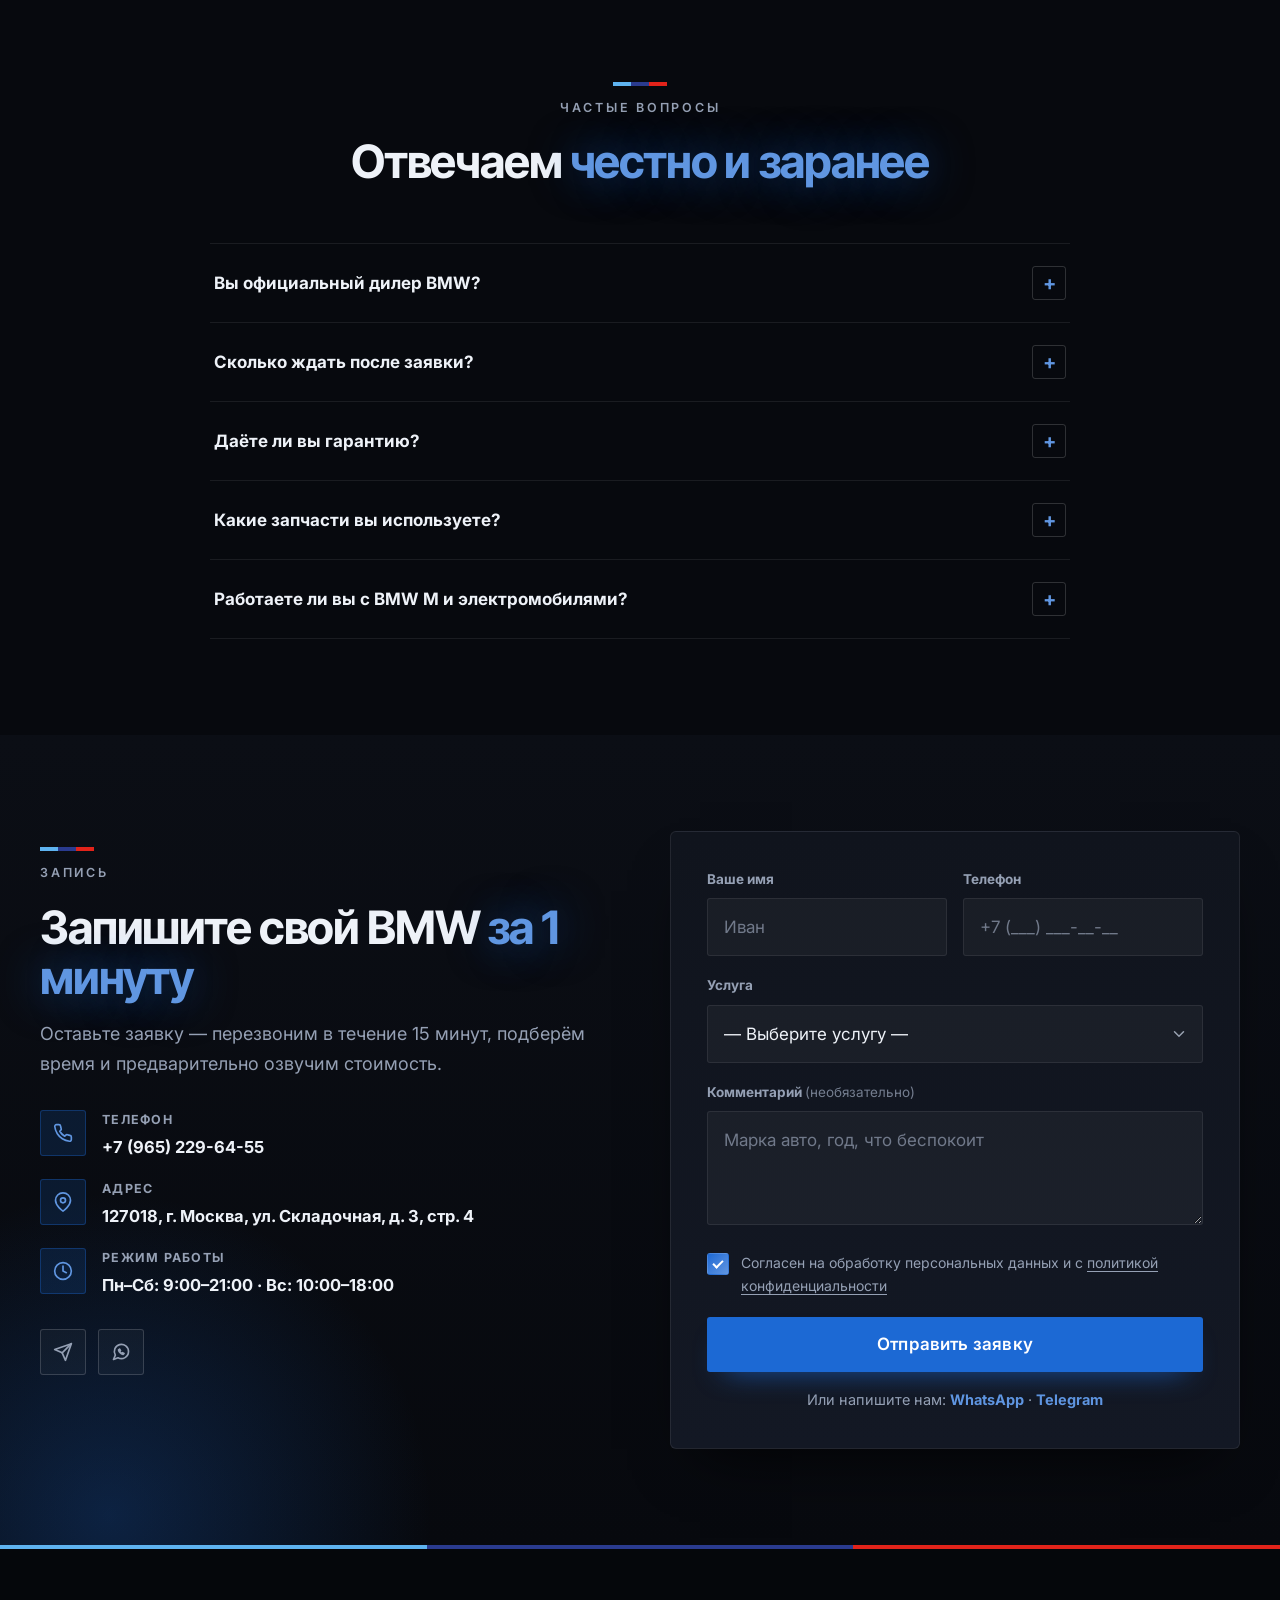
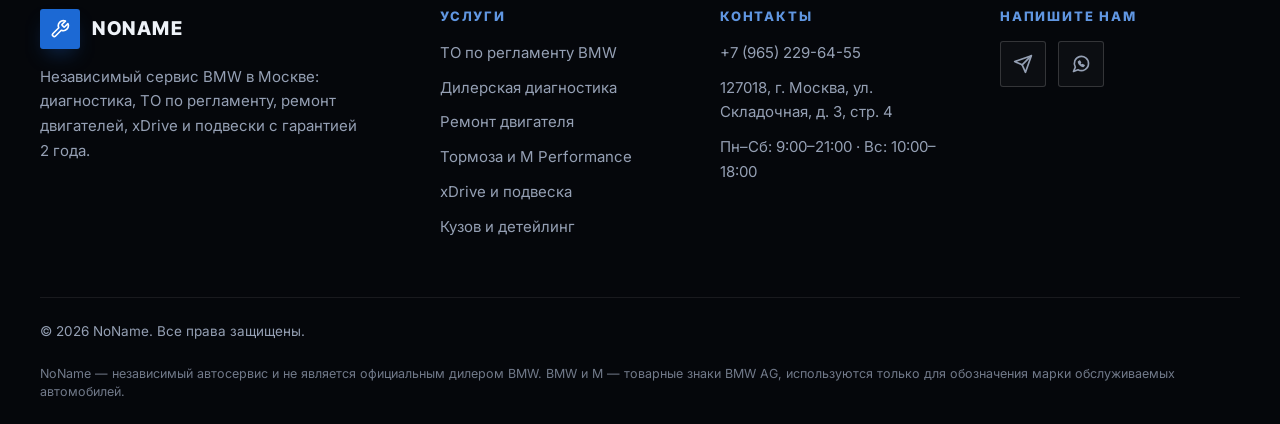
==== commit 6f3b5f45: "NoName: стилистика BMW, контент независимого сервиса BMW - палитра BMW (синий #1c69d4), трёхцветная " ====
--- a/index.html
+++ b/index.html
@@ -3,17 +3,17 @@
 <head>
   <meta charset="UTF-8">
   <meta name="viewport" content="width=device-width, initial-scale=1.0">
-  <title>АвтоПро — Автосервис полного цикла в Москве</title>
-  <meta name="description" content="Автосервис АвтоПро: диагностика, ремонт, ТО и кузовной ремонт. Гарантия 2 года, честные цены, запись онлайн.">
-  <meta property="og:title" content="АвтоПро — Автосервис полного цикла в Москве">
-  <meta property="og:description" content="Диагностика, ремонт, ТО. Гарантия 2 года, честные цены, запись онлайн.">
+  <title>NoName — независимый сервис BMW в Москве</title>
+  <meta name="description" content="NoName — независимый сервис BMW в Москве: ТО по регламенту, дилерская диагностика, ремонт двигателей, xDrive и подвески. Гарантия 2 года, запись онлайн.">
+  <meta property="og:title" content="NoName — независимый сервис BMW в Москве">
+  <meta property="og:description" content="ТО, диагностика и ремонт BMW. Гарантия 2 года, фиксированная смета, запись онлайн.">
   <meta property="og:type" content="website">
-  <meta property="og:image" content="https://images.unsplash.com/photo-1503376780353-7e6692767b70?auto=format&fit=crop&w=1200&q=80">
-  <meta name="theme-color" content="#0a0b0f">
-  <link rel="icon" href="data:image/svg+xml,%3Csvg xmlns='http://www.w3.org/2000/svg' viewBox='0 0 32 32'%3E%3Crect width='32' height='32' rx='8' fill='%23ff8a00'/%3E%3Cpath d='M19.6 8.4a1.3 1.3 0 0 0 0 1.9l2.1 2.1a1.3 1.3 0 0 0 1.9 0l5-5a8 8 0 0 1-10.6 10.6l-9.2 9.2a2.8 2.8 0 0 1-4-4l9.2-9.2A8 8 0 0 1 24.6 3.4z' transform='translate(-1 1) scale(.85) translate(3 1)' fill='none' stroke='%23140a00' stroke-width='2.4' stroke-linecap='round' stroke-linejoin='round'/%3E%3C/svg%3E">
+  <meta property="og:image" content="https://images.unsplash.com/photo-1580273916550-e323be2ae537?auto=format&fit=crop&w=1200&q=80">
+  <meta name="theme-color" content="#07090e">
+  <link rel="icon" href="data:image/svg+xml,%3Csvg xmlns='http://www.w3.org/2000/svg' viewBox='0 0 32 32'%3E%3Crect width='32' height='32' rx='8' fill='%231c69d4'/%3E%3Cpath d='M19.6 8.4a1.3 1.3 0 0 0 0 1.9l2.1 2.1a1.3 1.3 0 0 0 1.9 0l5-5a8 8 0 0 1-10.6 10.6l-9.2 9.2a2.8 2.8 0 0 1-4-4l9.2-9.2A8 8 0 0 1 24.6 3.4z' transform='translate(-1 1) scale(.85) translate(3 1)' fill='none' stroke='%23ffffff' stroke-width='2.4' stroke-linecap='round' stroke-linejoin='round'/%3E%3C/svg%3E">
   <link rel="preconnect" href="https://fonts.googleapis.com">
   <link rel="preconnect" href="https://fonts.gstatic.com" crossorigin>
-  <link href="https://fonts.googleapis.com/css2?family=Manrope:wght@400;500;600;700;800&family=Unbounded:wght@600;700;800&display=swap" rel="stylesheet">
+  <link href="https://fonts.googleapis.com/css2?family=Inter:wght@400;500;600;700&family=Inter+Tight:wght@600;700;800&display=swap" rel="stylesheet">
   <link rel="stylesheet" href="css/style.css">
 </head>
 <body>
@@ -25,7 +25,7 @@
         <span class="logo__mark" aria-hidden="true">
           <svg viewBox="0 0 24 24" fill="none" stroke="currentColor" stroke-width="2" stroke-linecap="round" stroke-linejoin="round"><path d="M14.7 6.3a1 1 0 0 0 0 1.4l1.6 1.6a1 1 0 0 0 1.4 0l3.77-3.77a6 6 0 0 1-7.94 7.94l-6.91 6.91a2.12 2.12 0 0 1-3-3l6.91-6.91a6 6 0 0 1 7.94-7.94l-3.76 3.76z"/></svg>
         </span>
-        <span class="logo__text" data-cfg="brand.name">АвтоПро</span>
+        <span class="logo__text" data-cfg="brand.name">NoName</span>
       </a>
 
       <nav class="nav" id="nav" aria-label="Главное меню">
@@ -39,7 +39,7 @@
       </nav>
 
       <div class="header__right">
-        <a href="tel:+74951234567" class="header__phone" data-cfg-tel="contacts.phone">+7 (495) 123-45-67</a>
+        <a href="tel:+79652296455" class="header__phone" data-cfg-tel="contacts.phone">+7 (965) 229-64-55</a>
         <a href="#contact" class="btn btn--primary btn--sm header__cta">Записаться</a>
         <button class="burger" id="burger" aria-label="Открыть меню" aria-expanded="false">
           <span></span><span></span><span></span>
@@ -55,12 +55,12 @@
       <div class="hero__grid" aria-hidden="true"></div>
       <div class="container hero__inner">
         <div class="hero__content">
-          <span class="badge reveal" data-cfg="hero.badge">Автосервис полного цикла</span>
-          <h1 class="hero__title reveal" data-cfg-html="hero.title">Сервис вашего авто&nbsp;— <span class="accent">без сюрпризов</span> и переплат</h1>
-          <p class="hero__subtitle reveal" data-cfg="hero.subtitle">Диагностика, ТО, ремонт двигателя и кузовной ремонт с гарантией 2 года. Согласовываем стоимость до начала работ и укладываемся в срок.</p>
+          <span class="badge reveal" data-cfg="hero.badge">Независимый сервис BMW</span>
+          <h1 class="hero__title reveal" data-cfg-html="hero.title">Сервис BMW&nbsp;— <span class="accent">с&nbsp;инженерной точностью</span></h1>
+          <p class="hero__subtitle reveal" data-cfg="hero.subtitle">ТО по регламенту, дилерская диагностика, ремонт двигателей, xDrive и подвески. Оригинальные запчасти, фиксированная смета и гарантия 2 года на работы.</p>
           <div class="hero__actions reveal">
             <a href="#contact" class="btn btn--primary btn--lg">Записаться онлайн</a>
-            <a href="tel:+74951234567" class="btn btn--ghost btn--lg" data-cfg-tel-btn="contacts.phone">
+            <a href="tel:+79652296455" class="btn btn--ghost btn--lg" data-cfg-tel-btn="contacts.phone">
               <svg viewBox="0 0 24 24" fill="none" stroke="currentColor" stroke-width="2" stroke-linecap="round" stroke-linejoin="round" aria-hidden="true"><path d="M22 16.92v3a2 2 0 0 1-2.18 2 19.79 19.79 0 0 1-8.63-3.07 19.5 19.5 0 0 1-6-6 19.79 19.79 0 0 1-3.07-8.67A2 2 0 0 1 4.11 2h3a2 2 0 0 1 2 1.72 12.84 12.84 0 0 0 .7 2.81 2 2 0 0 1-.45 2.11L8.09 9.91a16 16 0 0 0 6 6l1.27-1.27a2 2 0 0 1 2.11-.45 12.84 12.84 0 0 0 2.81.7A2 2 0 0 1 22 16.92z"/></svg>
               Позвонить
             </a>
@@ -70,7 +70,7 @@
 
         <div class="hero__visual reveal">
           <div class="hero__frame">
-            <img class="hero__img" data-cfg-src="hero.image" src="https://images.unsplash.com/photo-1503376780353-7e6692767b70?auto=format&fit=crop&w=1200&q=80" alt="Автомобиль на автосервисе" width="600" height="700">
+            <img class="hero__img" data-cfg-src="hero.image" src="https://images.unsplash.com/photo-1580273916550-e323be2ae537?auto=format&fit=crop&w=1200&q=80" alt="BMW M4 в сервисе NoName" width="600" height="700">
           </div>
           <div class="hero__card hero__card--rating">
             <span class="hero__card-stars" aria-hidden="true">★★★★★</span>
@@ -97,7 +97,7 @@
       <div class="container">
         <header class="section__head reveal">
           <span class="eyebrow" data-cfg="advantages.eyebrow">Почему выбирают нас</span>
-          <h2 class="section__title" data-cfg-html="advantages.title">Спокойствие за результат&nbsp;— <span class="accent">на каждом этапе</span></h2>
+          <h2 class="section__title" data-cfg-html="advantages.title">Дилерский уровень&nbsp;— <span class="accent">без дилерских цен</span></h2>
           <p class="section__sub" data-cfg="advantages.subtitle">Мы не продаём лишние работы. Сначала диагностика, потом — честная смета и ваше «да».</p>
         </header>
         <div class="cards cards--4" data-render="advantages"></div>
@@ -109,8 +109,8 @@
       <div class="container">
         <header class="section__head reveal">
           <span class="eyebrow" data-cfg="services.eyebrow">Услуги</span>
-          <h2 class="section__title" data-cfg-html="services.title">Всё для вашего автомобиля <span class="accent">в одном месте</span></h2>
-          <p class="section__sub" data-cfg="services.subtitle">От планового ТО до сложного ремонта — работаем со всеми марками легковых автомобилей.</p>
+          <h2 class="section__title" data-cfg-html="services.title">Всё для вашего BMW <span class="accent">в одном месте</span></h2>
+          <p class="section__sub" data-cfg="services.subtitle">Обслуживаем все серии BMW и BMW M: от 1-й до X7, включая модели xDrive.</p>
         </header>
         <div class="cards cards--3" data-render="services"></div>
       </div>
@@ -121,8 +121,8 @@
       <div class="container">
         <header class="section__head reveal">
           <span class="eyebrow" data-cfg="process.eyebrow">Как мы работаем</span>
-          <h2 class="section__title" data-cfg-html="process.title">Четыре шага <span class="accent">до готового авто</span></h2>
-          <p class="section__sub" data-cfg="process.subtitle">Прозрачный процесс: вы всегда знаете, что происходит с вашим автомобилем.</p>
+          <h2 class="section__title" data-cfg-html="process.title">Четыре шага <span class="accent">до готового BMW</span></h2>
+          <p class="section__sub" data-cfg="process.subtitle">Прозрачный процесс: вы всегда знаете, что происходит с автомобилем.</p>
         </header>
         <ol class="steps" data-render="process"></ol>
       </div>
@@ -134,7 +134,7 @@
         <header class="section__head reveal">
           <span class="eyebrow" data-cfg="gallery.eyebrow">Наши работы</span>
           <h2 class="section__title" data-cfg-html="gallery.title">Результат, который <span class="accent">видно глазами</span></h2>
-          <p class="section__sub" data-cfg="gallery.subtitle">Небольшая часть ремонтов, которые мы сделали за последнее время.</p>
+          <p class="section__sub" data-cfg="gallery.subtitle">Небольшая часть автомобилей, которые недавно были у нас в работе.</p>
         </header>
         <div class="gallery" data-render="gallery"></div>
       </div>
@@ -146,7 +146,7 @@
         <header class="section__head reveal">
           <span class="eyebrow" data-cfg="pricing.eyebrow">Цены</span>
           <h2 class="section__title" data-cfg-html="pricing.title">Понятный прайс <span class="accent">без скрытых доплат</span></h2>
-          <p class="section__sub" data-cfg="pricing.subtitle">Точная стоимость определяется на месте и не меняется после согласования.</p>
+          <p class="section__sub" data-cfg="pricing.subtitle">Точная стоимость определяется после диагностики и не меняется после согласования.</p>
         </header>
         <div class="price-card reveal">
           <ul class="price-list" data-render="pricing"></ul>
@@ -160,7 +160,7 @@
       <div class="container">
         <header class="section__head reveal">
           <span class="eyebrow" data-cfg="reviews.eyebrow">Отзывы</span>
-          <h2 class="section__title" data-cfg-html="reviews.title">Нам доверяют <span class="accent">самое ценное — свой автомобиль</span></h2>
+          <h2 class="section__title" data-cfg-html="reviews.title">Нам доверяют <span class="accent">свои BMW</span></h2>
           <p class="section__sub" data-cfg="reviews.subtitle">Средняя оценка 4.9 из 5 на Яндекс.Картах и 2ГИС.</p>
         </header>
         <div class="cards cards--3" data-render="reviews"></div>
@@ -185,7 +185,7 @@
         <div class="cta__grid">
           <div class="cta__info reveal">
             <span class="eyebrow" data-cfg="contact.eyebrow">Запись</span>
-            <h2 class="section__title" data-cfg-html="contact.title">Запишитесь на ремонт <span class="accent">за 1 минуту</span></h2>
+            <h2 class="section__title" data-cfg-html="contact.title">Запишите свой BMW <span class="accent">за 1 минуту</span></h2>
             <p class="section__sub" data-cfg="contact.subtitle">Оставьте заявку — перезвоним в течение 15 минут, подберём время и предварительно озвучим стоимость.</p>
             <ul class="contacts" data-render="contacts"></ul>
             <div class="socials" data-render="socials"></div>
@@ -213,6 +213,10 @@
                 <span class="field__label">Комментарий <em>(необязательно)</em></span>
                 <textarea name="comment" rows="3" placeholder="Марка авто, год, что беспокоит"></textarea>
               </label>
+              <!-- ловушка для спам-ботов: людям не видна, боты её заполняют -->
+              <div class="hp" aria-hidden="true">
+                <label>Сайт <input type="text" name="website" tabindex="-1" autocomplete="off"></label>
+              </div>
               <label class="check">
                 <input type="checkbox" name="agree" required checked>
                 <span class="check__box" aria-hidden="true"></span>
@@ -223,7 +227,7 @@
                 <span class="btn__label">Отправить заявку</span>
                 <span class="btn__spinner" aria-hidden="true"></span>
               </button>
-              <p class="form__fail" role="alert" hidden>Не удалось отправить заявку. Позвоните нам: <a data-cfg-tel="contacts.phone" href="tel:+74951234567">+7 (495) 123-45-67</a></p>
+              <p class="form__fail" role="alert" hidden>Не удалось отправить заявку. Позвоните нам: <a data-cfg-tel="contacts.phone" href="tel:+79652296455">+7 (965) 229-64-55</a></p>
               <p class="form__note">Или напишите нам: <a data-cfg-href="contacts.whatsapp" href="#">WhatsApp</a> · <a data-cfg-href="contacts.telegram" href="#">Telegram</a></p>
               <div class="form__success" hidden>
                 <span class="form__success-icon" aria-hidden="true">
@@ -248,9 +252,9 @@
           <span class="logo__mark" aria-hidden="true">
             <svg viewBox="0 0 24 24" fill="none" stroke="currentColor" stroke-width="2" stroke-linecap="round" stroke-linejoin="round"><path d="M14.7 6.3a1 1 0 0 0 0 1.4l1.6 1.6a1 1 0 0 0 1.4 0l3.77-3.77a6 6 0 0 1-7.94 7.94l-6.91 6.91a2.12 2.12 0 0 1-3-3l6.91-6.91a6 6 0 0 1 7.94-7.94l-3.76 3.76z"/></svg>
           </span>
-          <span class="logo__text" data-cfg="brand.name">АвтоПро</span>
+          <span class="logo__text" data-cfg="brand.name">NoName</span>
         </a>
-        <p class="footer__about" data-cfg="brand.about">Автосервис полного цикла: диагностика, ремонт и ТО легковых автомобилей с гарантией 2 года.</p>
+        <p class="footer__about" data-cfg="brand.about">Независимый сервис BMW в Москве: диагностика, ТО по регламенту, ремонт двигателей, xDrive и подвески с гарантией 2 года.</p>
       </div>
       <div class="footer__col">
         <h4 class="footer__title">Услуги</h4>
@@ -261,17 +265,19 @@
         <ul class="footer__contacts" data-render="footerContacts"></ul>
       </div>
       <div class="footer__col">
-        <h4 class="footer__title">Мы в соцсетях</h4>
+        <h4 class="footer__title">Напишите нам</h4>
         <div class="socials" data-render="socialsFooter"></div>
       </div>
     </div>
     <div class="container footer__bottom">
-      <span data-cfg="brand.copyright">© 2026 АвтоПро. Все права защищены.</span>
-      <span>Шаблон лендинга · легко адаптируется под любой автосервис</span>
+      <span data-cfg="brand.copyright">© 2026 NoName. Все права защищены.</span>
+    </div>
+    <div class="container">
+      <p class="footer__legal" data-cfg="brand.legal">NoName — независимый автосервис и не является официальным дилером BMW. BMW и M — товарные знаки BMW AG, используются только для обозначения марки обслуживаемых автомобилей.</p>
     </div>
   </footer>
 
-  <a href="tel:+74951234567" class="fab" id="fab" aria-label="Позвонить" data-cfg-tel-btn="contacts.phone">
+  <a href="tel:+79652296455" class="fab" id="fab" aria-label="Позвонить" data-cfg-tel-btn="contacts.phone">
     <svg viewBox="0 0 24 24" fill="none" stroke="currentColor" stroke-width="2" stroke-linecap="round" stroke-linejoin="round"><path d="M22 16.92v3a2 2 0 0 1-2.18 2 19.79 19.79 0 0 1-8.63-3.07 19.5 19.5 0 0 1-6-6 19.79 19.79 0 0 1-3.07-8.67A2 2 0 0 1 4.11 2h3a2 2 0 0 1 2 1.72 12.84 12.84 0 0 0 .7 2.81 2 2 0 0 1-.45 2.11L8.09 9.91a16 16 0 0 0 6 6l1.27-1.27a2 2 0 0 1 2.11-.45 12.84 12.84 0 0 0 2.81.7A2 2 0 0 1 22 16.92z"/></svg>
   </a>
 
--- a/css/style.css
+++ b/css/style.css
@@ -1,7 +1,8 @@
 /* ============================================================
-   АВТОПРО — тёмная премиум-тема
+   NONAME — тёмная тема в стилистике BMW M
    Шаблон лендинга для автосервиса. Чистый CSS, без зависимостей.
-   Акцентный цвет задаётся в js/config.js (brand.accentColor).
+   Акцентный цвет задаётся в js/config.js (brand.accentColor),
+   цвета фирменной полосы — переменными --m-1/--m-2/--m-3.
    ============================================================ */
 
 /* ---------- RESET / БАЗА ---------- */
@@ -11,21 +12,30 @@
 /* ---------- ПЕРЕМЕННЫЕ ---------- */
 :root {
   color-scheme: dark;
-  --accent: #ff8a00;
-  --accent-2: color-mix(in srgb, var(--accent) 65%, #ffffff 35%);
-  --accent-soft: color-mix(in srgb, var(--accent) 14%, transparent);
-  --bg: #0a0b0f;
-  --bg-2: #0f1117;
-  --bg-3: #08090d;
-  --card: #14161d;
-  --card-2: #181b24;
+  --accent: #1c69d4;
+  --accent-2: color-mix(in srgb, var(--accent) 70%, #ffffff 30%);
+  --accent-soft: color-mix(in srgb, var(--accent) 16%, transparent);
+  --on-accent: #ffffff;
+  /* фирменная трёхцветная полоса */
+  --m-1: #5eb3f0;
+  --m-2: #2a3b8f;
+  --m-3: #e2231a;
+  --m-stripe: linear-gradient(90deg, var(--m-1) 0 33.34%, var(--m-2) 33.34% 66.67%, var(--m-3) 66.67% 100%);
+  --bg: #07090e;
+  --bg-2: #0b0e15;
+  --bg-3: #05070b;
+  --card: #10141d;
+  --card-2: #131824;
   --line: rgba(255, 255, 255, 0.08);
   --line-strong: rgba(255, 255, 255, 0.16);
-  --text: #eef1f6;
-  --muted: #9aa3b2;
-  --danger: #ff6b6b;
-  --radius: 18px;
-  --radius-lg: 26px;
+  --text: #eef2f8;
+  --muted: #95a0b4;
+  --danger: #ff5a5f;
+  --radius: 4px;
+  --radius-lg: 6px;
+  --r-sm: 3px;
+  --font-head: 'Inter Tight', 'Inter', system-ui, -apple-system, sans-serif;
+  --font-body: 'Inter', system-ui, -apple-system, sans-serif;
   --container: 1200px;
   --header-h: 76px;
   --shadow: 0 30px 60px -30px rgba(0, 0, 0, 0.85);
@@ -36,7 +46,7 @@
 body {
   background: var(--bg);
   color: var(--text);
-  font-family: 'Manrope', system-ui, -apple-system, sans-serif;
+  font-family: var(--font-body);
   font-size: 17px;
   line-height: 1.65;
   overflow-x: hidden;
@@ -48,7 +58,7 @@
 ul, ol { list-style: none; }
 button, input, select, textarea { font: inherit; color: inherit; }
 button { background: none; border: 0; cursor: pointer; }
-::selection { background: var(--accent); color: #140a00; }
+::selection { background: var(--accent); color: var(--on-accent); }
 :focus-visible { outline: 2px solid var(--accent); outline-offset: 3px; border-radius: 4px; }
 section { scroll-margin-top: calc(var(--header-h) + 12px); }
 .container { width: min(var(--container), 100% - 40px); margin-inline: auto; }
@@ -56,30 +66,34 @@
 
 /* ---------- ТИПОГРАФИКА ---------- */
 h1, h2, h3, h4, .hero__title, .section__title {
-  font-family: 'Unbounded', sans-serif;
+  font-family: var(--font-head);
   font-weight: 700;
-  line-height: 1.14;
-  letter-spacing: -0.015em;
-}
-.accent { color: var(--accent); text-shadow: 0 0 44px color-mix(in srgb, var(--accent) 55%, transparent); }
+  line-height: 1.1;
+  letter-spacing: -0.025em;
+}
+.accent { color: var(--accent-2); text-shadow: 0 0 44px color-mix(in srgb, var(--accent) 55%, transparent); }
+/* надпись над заголовком: фирменная полоса + капс */
 .eyebrow {
-  display: inline-block;
-  padding: 7px 16px;
-  border: 1px solid color-mix(in srgb, var(--accent) 35%, transparent);
-  border-radius: 999px;
-  background: var(--accent-soft);
-  color: var(--accent);
-  font-size: 12px;
-  font-weight: 800;
-  letter-spacing: 0.16em;
+  display: inline-flex;
+  flex-direction: column;
+  align-items: center;
+  gap: 12px;
+  color: var(--muted);
+  font-size: 12.5px;
+  font-weight: 600;
+  letter-spacing: 0.22em;
   text-transform: uppercase;
 }
+.eyebrow::before { content: ""; width: 54px; height: 4px; background: var(--m-stripe); }
+.cta__info .eyebrow { align-items: flex-start; }
+/* фирменная полоса как отдельный элемент */
+.m-stripe { display: block; height: 4px; background: var(--m-stripe); }
 
 /* ---------- СЕКЦИИ ---------- */
 .section { padding: 96px 0; position: relative; }
 .section--alt { background: var(--bg-2); border-block: 1px solid var(--line); }
 .section__head { max-width: 780px; margin: 0 auto 56px; text-align: center; }
-.section__title { font-size: clamp(26px, 3.6vw, 42px); margin: 18px 0 16px; }
+.section__title { font-size: clamp(28px, 3.8vw, 46px); margin: 18px 0 16px; }
 .section__sub { color: var(--muted); font-size: 18px; }
 
 /* ---------- REVEAL-АНИМАЦИЯ (включается классом .js на <html>) ---------- */
@@ -98,7 +112,7 @@
   justify-content: center;
   gap: 10px;
   padding: 14px 28px;
-  border-radius: 999px;
+  border-radius: var(--r-sm);
   font-weight: 700;
   line-height: 1.2;
   white-space: nowrap;
@@ -106,8 +120,8 @@
 }
 .btn svg { width: 20px; height: 20px; flex: none; }
 .btn--primary {
-  background: linear-gradient(135deg, var(--accent), var(--accent-2));
-  color: #140a00;
+  background: var(--accent);
+  color: var(--on-accent);
   box-shadow: 0 16px 36px -16px var(--accent);
 }
 .btn--primary:hover { transform: translateY(-2px); box-shadow: 0 24px 48px -16px var(--accent); }
@@ -120,8 +134,8 @@
   display: none;
   width: 18px;
   height: 18px;
-  border: 2px solid rgba(20, 10, 0, 0.35);
-  border-top-color: #140a00;
+  border: 2px solid rgba(255, 255, 255, 0.35);
+  border-top-color: var(--on-accent);
   border-radius: 50%;
   animation: spin 0.7s linear infinite;
 }
@@ -149,8 +163,8 @@
   border-bottom-color: var(--line);
 }
 .header__inner { display: flex; align-items: center; justify-content: space-between; gap: 24px; }
-.logo { display: inline-flex; align-items: center; gap: 12px; font-family: 'Unbounded', sans-serif; font-weight: 700; font-size: 19px; }
-.logo__mark { display: grid; place-items: center; width: 40px; height: 40px; border-radius: 12px; background: linear-gradient(135deg, var(--accent), var(--accent-2)); color: #140a00; box-shadow: 0 10px 24px -10px var(--accent); }
+.logo { display: inline-flex; align-items: center; gap: 12px; font-family: var(--font-head); font-weight: 700; font-size: 19px; }
+.logo__mark { display: grid; place-items: center; width: 40px; height: 40px; border-radius: var(--r-sm); background: linear-gradient(135deg, var(--accent), var(--accent-2)); color: var(--on-accent); box-shadow: 0 10px 24px -10px var(--accent); }
 .logo__mark svg { width: 20px; height: 20px; }
 .logo:hover .logo__text { color: var(--accent); }
 .logo__text { transition: color .3s; }
@@ -173,7 +187,7 @@
 .hero__grid { position: absolute; inset: 0; background-image: linear-gradient(var(--line) 1px, transparent 1px), linear-gradient(90deg, var(--line) 1px, transparent 1px); background-size: 64px 64px; -webkit-mask-image: radial-gradient(ellipse 75% 60% at 50% 35%, #000 20%, transparent 100%); mask-image: radial-gradient(ellipse 75% 60% at 50% 35%, #000 20%, transparent 100%); opacity: .6; pointer-events: none; }
 @keyframes glowFloat { 0%, 100% { transform: translate(0, 0); } 50% { transform: translate(-40px, 40px); } }
 .hero__inner { position: relative; display: grid; grid-template-columns: 1.05fr .95fr; gap: 64px; align-items: center; }
-.badge { display: inline-flex; align-items: center; gap: 10px; padding: 9px 18px; border: 1px solid color-mix(in srgb, var(--accent) 40%, transparent); border-radius: 999px; background: var(--accent-soft); color: var(--accent); font-size: 13px; font-weight: 800; letter-spacing: .08em; text-transform: uppercase; }
+.badge { display: inline-flex; align-items: center; gap: 10px; padding: 9px 18px; border: 1px solid color-mix(in srgb, var(--accent) 40%, transparent); border-radius: var(--r-sm); background: var(--accent-soft); color: var(--accent); font-size: 13px; font-weight: 800; letter-spacing: .08em; text-transform: uppercase; }
 .badge::before { content: ""; width: 8px; height: 8px; border-radius: 50%; background: var(--accent); animation: pulse 2.2s infinite; }
 @keyframes pulse { 0% { box-shadow: 0 0 0 0 color-mix(in srgb, var(--accent) 55%, transparent); } 70% { box-shadow: 0 0 0 12px transparent; } 100% { box-shadow: 0 0 0 0 transparent; } }
 .hero__title { margin: 26px 0 22px; font-size: clamp(34px, 5vw, 60px); }
@@ -183,11 +197,11 @@
 .hero__point { display: flex; align-items: flex-start; gap: 12px; font-size: 15.5px; font-weight: 600; }
 .hero__point svg { flex: none; width: 20px; height: 20px; margin-top: 3px; color: var(--accent); }
 .hero__visual { position: relative; }
-.hero__frame { overflow: hidden; padding: 1px; border-radius: 32px; background: linear-gradient(160deg, color-mix(in srgb, var(--accent) 65%, transparent), transparent 45%, var(--line-strong)); box-shadow: var(--shadow); }
-.hero__img { width: 100%; height: 580px; object-fit: cover; border-radius: 31px; filter: saturate(1.05) contrast(1.02); }
-.hero__card { position: absolute; padding: 14px 20px; border: 1px solid var(--line-strong); border-radius: 18px; background: rgba(16, 18, 24, .8); box-shadow: var(--shadow); backdrop-filter: blur(14px); -webkit-backdrop-filter: blur(14px); animation: cardFloat 6s ease-in-out infinite; }
+.hero__frame { overflow: hidden; padding: 1px; border-radius: var(--radius-lg); background: linear-gradient(160deg, color-mix(in srgb, var(--accent) 65%, transparent), transparent 45%, var(--line-strong)); box-shadow: var(--shadow); }
+.hero__img { width: 100%; height: 580px; object-fit: cover; border-radius: calc(var(--radius-lg) - 1px); filter: saturate(1.05) contrast(1.02); }
+.hero__card { position: absolute; padding: 14px 20px; border: 1px solid var(--line-strong); border-radius: var(--r-sm); background: rgba(16, 18, 24, .8); box-shadow: var(--shadow); backdrop-filter: blur(14px); -webkit-backdrop-filter: blur(14px); animation: cardFloat 6s ease-in-out infinite; }
 @keyframes cardFloat { 0%, 100% { transform: translateY(0); } 50% { transform: translateY(-12px); } }
-.hero__card strong { display: block; font-family: 'Unbounded', sans-serif; font-size: 22px; }
+.hero__card strong { display: block; font-family: var(--font-head); font-size: 22px; }
 .hero__card > span { font-size: 13px; color: var(--muted); }
 .hero__card-stars { margin-bottom: 4px; color: var(--accent); font-size: 14px; letter-spacing: 3px; }
 .hero__card--rating { top: 34px; left: -34px; }
@@ -195,10 +209,10 @@
 
 /* ---------- STATS ---------- */
 .stats { position: relative; border-block: 1px solid var(--line); background: var(--bg-2); }
-.stats__grid { display: grid; grid-template-columns: repeat(4, 1fr); }
+.stats__grid { display: grid; grid-template-columns: repeat(4, minmax(0, 1fr)); }
 .stat { position: relative; padding: 38px 18px; text-align: center; }
 .stat:not(:last-child)::after { content: ""; position: absolute; top: 24%; right: 0; bottom: 24%; width: 1px; background: var(--line); }
-.stat__num { display: block; margin-bottom: 6px; font-family: 'Unbounded', sans-serif; font-size: clamp(28px, 3.2vw, 44px); font-weight: 700; line-height: 1.1; color: var(--accent); }
+.stat__num { display: block; margin-bottom: 6px; font-family: var(--font-head); font-size: clamp(28px, 3.2vw, 44px); font-weight: 700; line-height: 1.1; color: var(--accent); }
 .stat__label { font-size: 14.5px; color: var(--muted); }
 
 /* ---------- КАРТОЧКИ (услуги / преимущества / отзывы) ---------- */
@@ -209,7 +223,7 @@
 .card::before { content: ""; position: absolute; inset: 0; background: radial-gradient(420px circle at var(--mx, 50%) var(--my, 0%), color-mix(in srgb, var(--accent) 12%, transparent), transparent 60%); opacity: 0; pointer-events: none; transition: opacity .4s; }
 .card:hover { transform: translateY(-8px); border-color: color-mix(in srgb, var(--accent) 45%, transparent); box-shadow: 0 34px 70px -34px rgba(0, 0, 0, .95), 0 0 60px -24px color-mix(in srgb, var(--accent) 70%, transparent); }
 .card:hover::before { opacity: 1; }
-.card__icon { position: relative; display: grid; place-items: center; width: 54px; height: 54px; margin-bottom: 20px; border: 1px solid color-mix(in srgb, var(--accent) 35%, transparent); border-radius: 16px; background: var(--accent-soft); color: var(--accent); transition: transform .4s var(--ease); }
+.card__icon { position: relative; display: grid; place-items: center; width: 54px; height: 54px; margin-bottom: 20px; border: 1px solid color-mix(in srgb, var(--accent) 35%, transparent); border-radius: var(--r-sm); background: var(--accent-soft); color: var(--accent); transition: transform .4s var(--ease); }
 .card:hover .card__icon { transform: translateY(-3px) rotate(-4deg); }
 .card__icon svg { width: 26px; height: 26px; }
 .card__title { position: relative; margin-bottom: 10px; font-size: 19px; }
@@ -218,14 +232,14 @@
 .card--review .card__stars { position: relative; margin-bottom: 14px; color: var(--accent); font-size: 15px; letter-spacing: 3px; }
 .card--review .card__text { font-style: italic; }
 .card__meta { position: relative; margin-top: 20px; padding-top: 16px; border-top: 1px solid var(--line); }
-.card__name { display: block; font-family: 'Unbounded', sans-serif; font-size: 15px; }
+.card__name { display: block; font-family: var(--font-head); font-size: 15px; }
 .card__car { font-size: 13.5px; color: var(--muted); }
 
 /* ---------- ШАГИ ПРОЦЕССА ---------- */
 .steps { display: grid; grid-template-columns: repeat(4, 1fr); gap: 22px; }
 .step { position: relative; padding: 30px 26px; border: 1px solid var(--line); border-radius: var(--radius-lg); background: linear-gradient(180deg, var(--card), var(--card-2)); transition: transform .4s var(--ease), border-color .4s; }
 .step:hover { transform: translateY(-6px); border-color: color-mix(in srgb, var(--accent) 45%, transparent); }
-.step__num { display: block; margin-bottom: 14px; font-family: 'Unbounded', sans-serif; font-size: 38px; font-weight: 800; line-height: 1; color: color-mix(in srgb, var(--accent) 30%, transparent); transition: color .4s, text-shadow .4s; }
+.step__num { display: block; margin-bottom: 14px; font-family: var(--font-head); font-size: 38px; font-weight: 800; line-height: 1; color: color-mix(in srgb, var(--accent) 30%, transparent); transition: color .4s, text-shadow .4s; }
 .step:hover .step__num { color: var(--accent); text-shadow: 0 0 30px color-mix(in srgb, var(--accent) 60%, transparent); }
 .step__title { margin-bottom: 8px; font-size: 17.5px; }
 .step__text { font-size: 15px; color: var(--muted); }
@@ -233,11 +247,11 @@
 
 /* ---------- ГАЛЕРЕЯ ---------- */
 .gallery { display: grid; grid-template-columns: repeat(3, 1fr); gap: 18px; }
-.gallery__item { position: relative; aspect-ratio: 4 / 3; border: 1px solid var(--line); border-radius: 22px; background: var(--card); overflow: hidden; cursor: zoom-in; }
+.gallery__item { position: relative; aspect-ratio: 4 / 3; border: 1px solid var(--line); border-radius: var(--r-sm); background: var(--card); overflow: hidden; cursor: zoom-in; }
 .gallery__img { width: 100%; height: 100%; object-fit: cover; transition: transform .7s var(--ease), filter .5s; }
 .gallery__item:hover .gallery__img { transform: scale(1.08); filter: brightness(1.06); }
 .gallery__item::after { content: ""; position: absolute; inset: 0; background: linear-gradient(180deg, transparent 45%, rgba(6, 7, 10, .88)); pointer-events: none; }
-.gallery__tag { position: absolute; top: 14px; left: 14px; z-index: 2; padding: 6px 12px; border: 1px solid var(--line-strong); border-radius: 999px; background: rgba(10, 11, 15, .72); backdrop-filter: blur(8px); -webkit-backdrop-filter: blur(8px); color: var(--accent); font-size: 12px; font-weight: 800; letter-spacing: .06em; text-transform: uppercase; }
+.gallery__tag { position: absolute; top: 14px; left: 14px; z-index: 2; padding: 6px 12px; border: 1px solid var(--line-strong); border-radius: var(--r-sm); background: rgba(10, 11, 15, .72); backdrop-filter: blur(8px); -webkit-backdrop-filter: blur(8px); color: var(--accent); font-size: 12px; font-weight: 800; letter-spacing: .06em; text-transform: uppercase; }
 .gallery__cap { position: absolute; right: 18px; bottom: 16px; left: 18px; z-index: 2; font-size: 16px; font-weight: 700; }
 
 /* ---------- ПРАЙС ---------- */
@@ -247,8 +261,8 @@
 .price-item__name { font-weight: 700; }
 .price-item__note { display: block; font-size: 13.5px; font-weight: 400; color: var(--muted); }
 .price-item__dots { flex: 1; border-bottom: 1px dotted var(--line-strong); transform: translateY(-5px); }
-.price-item__price { margin-left: auto; font-family: 'Unbounded', sans-serif; font-size: 17px; font-weight: 700; color: var(--accent); white-space: nowrap; }
-.price-note { margin-top: 26px; padding: 20px 24px; border: 1px solid color-mix(in srgb, var(--accent) 40%, transparent); border-radius: 16px; background: var(--accent-soft); font-size: 15.5px; }
+.price-item__price { margin-left: auto; font-family: var(--font-head); font-size: 17px; font-weight: 700; color: var(--accent); white-space: nowrap; }
+.price-note { margin-top: 26px; padding: 20px 24px; border: 1px solid color-mix(in srgb, var(--accent) 40%, transparent); border-radius: var(--r-sm); background: var(--accent-soft); font-size: 15.5px; }
 
 /* ---------- АККОРДЕОН FAQ ---------- */
 .accordion { border-top: 1px solid var(--line); }
@@ -265,18 +279,19 @@
 /* ---------- CTA / КОНТАКТЫ ---------- */
 .section--cta { background: linear-gradient(180deg, var(--bg-2), var(--bg)); overflow: hidden; }
 .cta__glow { position: absolute; bottom: -320px; left: -240px; width: 700px; height: 700px; background: radial-gradient(circle, color-mix(in srgb, var(--accent) 26%, transparent), transparent 65%); pointer-events: none; animation: glowFloat 16s ease-in-out infinite; }
-.cta__grid { position: relative; display: grid; grid-template-columns: 1fr 1fr; gap: 60px; align-items: start; }
+.cta__grid { position: relative; display: grid; grid-template-columns: minmax(0, 1fr) minmax(0, 1fr); gap: 60px; align-items: start; }
 .cta__info .section__title { margin-top: 18px; }
 .cta__info .section__sub { margin-bottom: 32px; }
 .contacts { display: grid; gap: 18px; margin-bottom: 30px; }
 .contact { display: flex; align-items: flex-start; gap: 16px; }
-.contact__icon { flex: none; display: grid; place-items: center; width: 46px; height: 46px; border: 1px solid color-mix(in srgb, var(--accent) 35%, transparent); border-radius: 14px; background: var(--accent-soft); color: var(--accent); }
+.contact > div { min-width: 0; }
+.contact__icon { flex: none; display: grid; place-items: center; width: 46px; height: 46px; border: 1px solid color-mix(in srgb, var(--accent) 35%, transparent); border-radius: var(--r-sm); background: var(--accent-soft); color: var(--accent); }
 .contact__icon svg { width: 20px; height: 20px; }
 .contact__label { display: block; margin-bottom: 2px; font-size: 12.5px; font-weight: 700; letter-spacing: .1em; text-transform: uppercase; color: var(--muted); }
-.contact__value { font-size: 16.5px; font-weight: 700; transition: color .25s; }
+.contact__value { font-size: 16.5px; font-weight: 700; overflow-wrap: anywhere; transition: color .25s; }
 .contact__value:hover { color: var(--accent); }
 .socials { display: flex; flex-wrap: wrap; gap: 12px; }
-.social { position: relative; display: grid; place-items: center; width: 46px; height: 46px; border: 1px solid var(--line-strong); border-radius: 14px; background: rgba(255, 255, 255, .03); color: var(--muted); transition: color .3s, border-color .3s, transform .3s var(--ease), box-shadow .3s; }
+.social { position: relative; display: grid; place-items: center; width: 46px; height: 46px; border: 1px solid var(--line-strong); border-radius: var(--r-sm); background: rgba(255, 255, 255, .03); color: var(--muted); transition: color .3s, border-color .3s, transform .3s var(--ease), box-shadow .3s; }
 .social svg { width: 20px; height: 20px; }
 .social:hover { transform: translateY(-3px); border-color: var(--accent); color: var(--accent); box-shadow: 0 14px 30px -14px var(--accent); }
 
@@ -287,7 +302,7 @@
 .field { display: block; margin-bottom: 18px; }
 .field__label { display: block; margin-bottom: 8px; font-size: 13.5px; font-weight: 700; color: var(--muted); }
 .field__label em { font-style: normal; font-weight: 400; opacity: .75; }
-.field input, .field select, .field textarea { width: 100%; padding: 14px 16px; border: 1px solid var(--line); border-radius: 14px; background: rgba(255, 255, 255, .04); transition: border-color .3s, box-shadow .3s, background .3s; }
+.field input, .field select, .field textarea { width: 100%; padding: 14px 16px; border: 1px solid var(--line); border-radius: var(--r-sm); background: rgba(255, 255, 255, .04); transition: border-color .3s, box-shadow .3s, background .3s; }
 .field input::placeholder, .field textarea::placeholder { color: color-mix(in srgb, var(--muted) 70%, transparent); }
 .field select { appearance: none; -webkit-appearance: none; padding-right: 44px; background-image: url("data:image/svg+xml,%3Csvg xmlns='http://www.w3.org/2000/svg' viewBox='0 0 24 24' fill='none' stroke='%239aa3b2' stroke-width='2' stroke-linecap='round'%3E%3Cpath d='m6 9 6 6 6-6'/%3E%3C/svg%3E"); background-repeat: no-repeat; background-position: right 14px center; background-size: 18px; }
 .field input:focus, .field select:focus, .field textarea:focus { outline: none; border-color: var(--accent); background: rgba(255, 255, 255, .06); box-shadow: 0 0 0 3px var(--accent-soft); }
@@ -298,8 +313,8 @@
 .field.has-error .field__error { display: block; }
 .check { position: relative; display: flex; align-items: flex-start; gap: 12px; margin-bottom: 20px; cursor: pointer; }
 .check input { position: absolute; width: 1px; height: 1px; opacity: 0; }
-.check__box { flex: none; display: grid; place-items: center; width: 22px; height: 22px; margin-top: 2px; border: 1px solid var(--line-strong); border-radius: 7px; background: rgba(255, 255, 255, .04); transition: background .25s, border-color .25s; }
-.check__box::after { content: ""; width: 10px; height: 6px; margin-top: -2px; border-left: 2.5px solid #140a00; border-bottom: 2.5px solid #140a00; transform: rotate(-45deg) scale(0); transition: transform .2s var(--ease); }
+.check__box { flex: none; display: grid; place-items: center; width: 22px; height: 22px; margin-top: 2px; border: 1px solid var(--line-strong); border-radius: var(--r-sm); background: rgba(255, 255, 255, .04); transition: background .25s, border-color .25s; }
+.check__box::after { content: ""; width: 10px; height: 6px; margin-top: -2px; border-left: 2.5px solid var(--on-accent); border-bottom: 2.5px solid var(--on-accent); transform: rotate(-45deg) scale(0); transition: transform .2s var(--ease); }
 .check input:checked + .check__box { border-color: transparent; background: linear-gradient(135deg, var(--accent), var(--accent-2)); }
 .check input:checked + .check__box::after { transform: rotate(-45deg) scale(1); }
 .check input:focus-visible + .check__box { outline: 2px solid var(--accent); outline-offset: 2px; }
@@ -309,29 +324,30 @@
 .form__agree-error { display: none; margin: -12px 0 18px 34px; font-size: 13px; color: var(--danger); }
 .form.agree-error .form__agree-error { display: block; }
 .form.agree-error .check__box { border-color: var(--danger); box-shadow: 0 0 0 3px color-mix(in srgb, var(--danger) 18%, transparent); }
-.form__fail { margin-top: 16px; padding: 12px 16px; border: 1px solid color-mix(in srgb, var(--danger) 45%, transparent); border-radius: 12px; background: color-mix(in srgb, var(--danger) 10%, transparent); font-size: 14.5px; text-align: center; }
+.form__fail { margin-top: 16px; padding: 12px 16px; border: 1px solid color-mix(in srgb, var(--danger) 45%, transparent); border-radius: var(--r-sm); background: color-mix(in srgb, var(--danger) 10%, transparent); font-size: 14.5px; text-align: center; }
 .form__fail a { font-weight: 800; white-space: nowrap; color: var(--text); }
+.hp { position: absolute; left: -9999px; width: 1px; height: 1px; overflow: hidden; }
 .form__note { margin-top: 16px; text-align: center; font-size: 14.5px; color: var(--muted); }
 .form__note a { font-weight: 700; color: var(--accent); }
 .form__success { position: absolute; inset: 0; z-index: 3; display: none; flex-direction: column; align-items: center; justify-content: center; gap: 10px; padding: 30px; border-radius: inherit; background: rgba(12, 13, 18, .95); backdrop-filter: blur(6px); -webkit-backdrop-filter: blur(6px); text-align: center; }
 .form.is-success .form__success { display: flex; }
 .form__success-icon { display: grid; place-items: center; width: 64px; height: 64px; margin-bottom: 6px; border: 1px solid color-mix(in srgb, var(--accent) 45%, transparent); border-radius: 50%; background: var(--accent-soft); color: var(--accent); }
 .form__success-icon svg { width: 30px; height: 30px; }
-.form__success strong { font-family: 'Unbounded', sans-serif; font-size: 20px; }
+.form__success strong { font-family: var(--font-head); font-size: 20px; }
 .form__success span { color: var(--muted); }
 .form__again { margin-top: 10px; }
 /* ---------- ФУТЕР ---------- */
 .footer { padding-top: 64px; border-top: 1px solid var(--line); background: var(--bg-3); }
 .footer__inner { display: grid; grid-template-columns: 1.5fr 1fr 1fr 1fr; gap: 40px; padding-bottom: 48px; }
 .footer__about { max-width: 320px; margin-top: 16px; font-size: 15px; color: var(--muted); }
-.footer__title { margin-bottom: 18px; font-family: 'Manrope', sans-serif; font-size: 13px; font-weight: 800; letter-spacing: .14em; text-transform: uppercase; color: var(--accent); }
+.footer__title { margin-bottom: 18px; font-family: var(--font-body); font-size: 13px; font-weight: 800; letter-spacing: .14em; text-transform: uppercase; color: var(--accent); }
 .footer__links li, .footer__contacts li { margin-bottom: 10px; font-size: 15px; color: var(--muted); }
 .footer__links a, .footer__contacts a { transition: color .25s; }
 .footer__links a:hover, .footer__contacts a:hover { color: var(--accent); }
 .footer__bottom { display: flex; flex-wrap: wrap; justify-content: space-between; gap: 10px; padding: 22px 0; border-top: 1px solid var(--line); font-size: 13.5px; color: var(--muted); }
 
 /* ---------- ПЛАВАЮЩАЯ КНОПКА ЗВОНКА ---------- */
-.fab { position: fixed; right: 22px; bottom: 22px; z-index: 90; display: grid; place-items: center; width: 58px; height: 58px; border-radius: 50%; background: linear-gradient(135deg, var(--accent), var(--accent-2)); color: #140a00; box-shadow: 0 18px 40px -14px var(--accent); opacity: 0; transform: translateY(24px) scale(.85); pointer-events: none; transition: opacity .4s, transform .4s var(--ease); }
+.fab { position: fixed; right: 22px; bottom: 22px; z-index: 90; display: grid; place-items: center; width: 58px; height: 58px; border-radius: 50%; background: linear-gradient(135deg, var(--accent), var(--accent-2)); color: var(--on-accent); box-shadow: 0 18px 40px -14px var(--accent); opacity: 0; transform: translateY(24px) scale(.85); pointer-events: none; transition: opacity .4s, transform .4s var(--ease); }
 .fab.is-visible { opacity: 1; transform: none; pointer-events: auto; }
 .fab::before { content: ""; position: absolute; inset: 0; border: 2px solid var(--accent); border-radius: 50%; animation: fabPulse 2.4s ease-out infinite; }
 @keyframes fabPulse { 0% { transform: scale(1); opacity: .7; } 100% { transform: scale(1.7); opacity: 0; } }
@@ -340,11 +356,53 @@
 /* ---------- ЛАЙТБОКС (создаётся в main.js) ---------- */
 .lightbox { position: fixed; inset: 0; z-index: 200; display: flex; align-items: center; justify-content: center; padding: 28px; background: rgba(5, 6, 9, .92); backdrop-filter: blur(10px); -webkit-backdrop-filter: blur(10px); opacity: 0; pointer-events: none; transition: opacity .35s; }
 .lightbox.is-open { opacity: 1; pointer-events: auto; }
-.lightbox img { max-width: min(1040px, 92vw); max-height: 80vh; border: 1px solid var(--line-strong); border-radius: 18px; box-shadow: var(--shadow); transform: scale(.94); transition: transform .35s var(--ease); }
+.lightbox img { max-width: min(1040px, 92vw); max-height: 80vh; border: 1px solid var(--line-strong); border-radius: var(--r-sm); box-shadow: var(--shadow); transform: scale(.94); transition: transform .35s var(--ease); }
 .lightbox.is-open img { transform: scale(1); }
 .lightbox__close { position: absolute; top: 22px; right: 26px; display: grid; place-items: center; width: 46px; height: 46px; border: 1px solid var(--line-strong); border-radius: 50%; background: rgba(10, 11, 15, .7); font-size: 24px; line-height: 1; transition: color .3s, border-color .3s; }
 .lightbox__close:hover { border-color: var(--accent); color: var(--accent); }
 .lightbox__caption { position: absolute; right: 0; bottom: 26px; left: 0; text-align: center; font-size: 15px; font-weight: 600; color: var(--muted); }
+/* ============================================================
+   СТИЛИСТИКА BMW M: фирменная полоса, строгие формы
+   ============================================================ */
+.btn { font-weight: 600; letter-spacing: .01em; }
+.btn--primary { box-shadow: 0 14px 30px -18px var(--accent); }
+.btn--primary:hover { background: var(--accent-2); }
+
+.header::after { content: ""; position: absolute; right: 0; bottom: -1px; left: 0; height: 2px; background: var(--m-stripe); opacity: 0; transition: opacity .35s; }
+.header.is-scrolled::after { opacity: 1; }
+.logo { font-weight: 800; letter-spacing: .08em; text-transform: uppercase; }
+.logo__mark { background: var(--accent); box-shadow: 0 10px 24px -12px var(--accent); }
+
+.badge { border-color: var(--line-strong); background: rgba(255, 255, 255, .03); color: var(--text); font-weight: 600; letter-spacing: .18em; }
+.badge::before { width: 22px; height: 4px; border-radius: 0; background: var(--m-stripe); animation: none; }
+.hero__title { font-size: clamp(36px, 5.4vw, 66px); font-weight: 800; }
+.hero__card { overflow: hidden; }
+.hero__card::before { content: ""; position: absolute; top: 0; right: 0; left: 0; height: 3px; background: var(--m-stripe); }
+
+.card::after { content: ""; position: absolute; top: 0; right: 0; left: 0; height: 3px; background: var(--m-stripe); transform: scaleX(0); transform-origin: left; transition: transform .5s var(--ease); }
+.card:hover { transform: translateY(-6px); }
+.card:hover::after { transform: scaleX(1); }
+.card:hover .card__icon { transform: translateY(-3px); }
+
+.step__num { font-weight: 800; }
+.step:not(:last-child)::after { background: linear-gradient(90deg, var(--m-1), transparent); }
+
+.price-card { position: relative; overflow: hidden; }
+.price-card::before { content: ""; position: absolute; top: 0; right: 0; left: 0; height: 4px; background: var(--m-stripe); }
+
+.footer { position: relative; border-top: 0; }
+.footer::before { content: ""; position: absolute; top: 0; right: 0; left: 0; height: 4px; background: var(--m-stripe); }
+.footer__legal { padding: 0 0 22px; font-size: 12.5px; line-height: 1.5; color: color-mix(in srgb, var(--muted) 75%, transparent); }
+
+.acc__icon, .lightbox__close { border-radius: var(--r-sm); }
+
+/* мелкий акцентный текст — светлее, чтобы читался на тёмном фоне */
+.card__price, .price-item__price, .stat__num, .form__note a, .footer__title, .gallery__tag,
+.acc__icon, .acc__btn:hover, .contact__icon, .card__icon, .form__success-icon, .hero__point svg,
+.card--review .card__stars, .hero__card-stars, .contact__value:hover, .header__phone:hover,
+.logo:hover .logo__text, .btn--ghost:hover, .check__text a:hover, .social:hover,
+.footer__links a:hover, .footer__contacts a:hover, .nav__link:hover { color: var(--accent-2); }
+
 /* ============================================================
    АДАПТИВ
    ============================================================ */
@@ -375,13 +433,13 @@
   .hero { padding-top: calc(var(--header-h) + 48px); padding-bottom: 70px; }
   .hero__inner { grid-template-columns: 1fr; gap: 48px; }
   .hero__subtitle { max-width: none; }
-  .stats__grid { grid-template-columns: repeat(2, 1fr); }
+  .stats__grid { grid-template-columns: repeat(2, minmax(0, 1fr)); }
   .stat::after { display: none; }
   .stat { border-bottom: 1px solid var(--line); }
   .stat:nth-last-child(-n+2) { border-bottom: 0; }
   .cards--3 { grid-template-columns: repeat(2, 1fr); }
   .gallery { grid-template-columns: repeat(2, 1fr); }
-  .cta__grid { grid-template-columns: 1fr; gap: 44px; }
+  .cta__grid { grid-template-columns: minmax(0, 1fr); gap: 44px; }
   .section { padding: 76px 0; }
 }
 
@@ -411,6 +469,8 @@
   .footer__inner { grid-template-columns: 1fr; gap: 30px; }
   .footer__bottom { justify-content: flex-start; }
   .acc__btn { font-size: 16px; padding: 18px 2px; }
+  .stat { padding: 30px 10px; }
+  .section__title, .hero__title { overflow-wrap: break-word; }
 }
 
 /* ---------- ДОСТУПНОСТЬ: меньше движения ---------- */
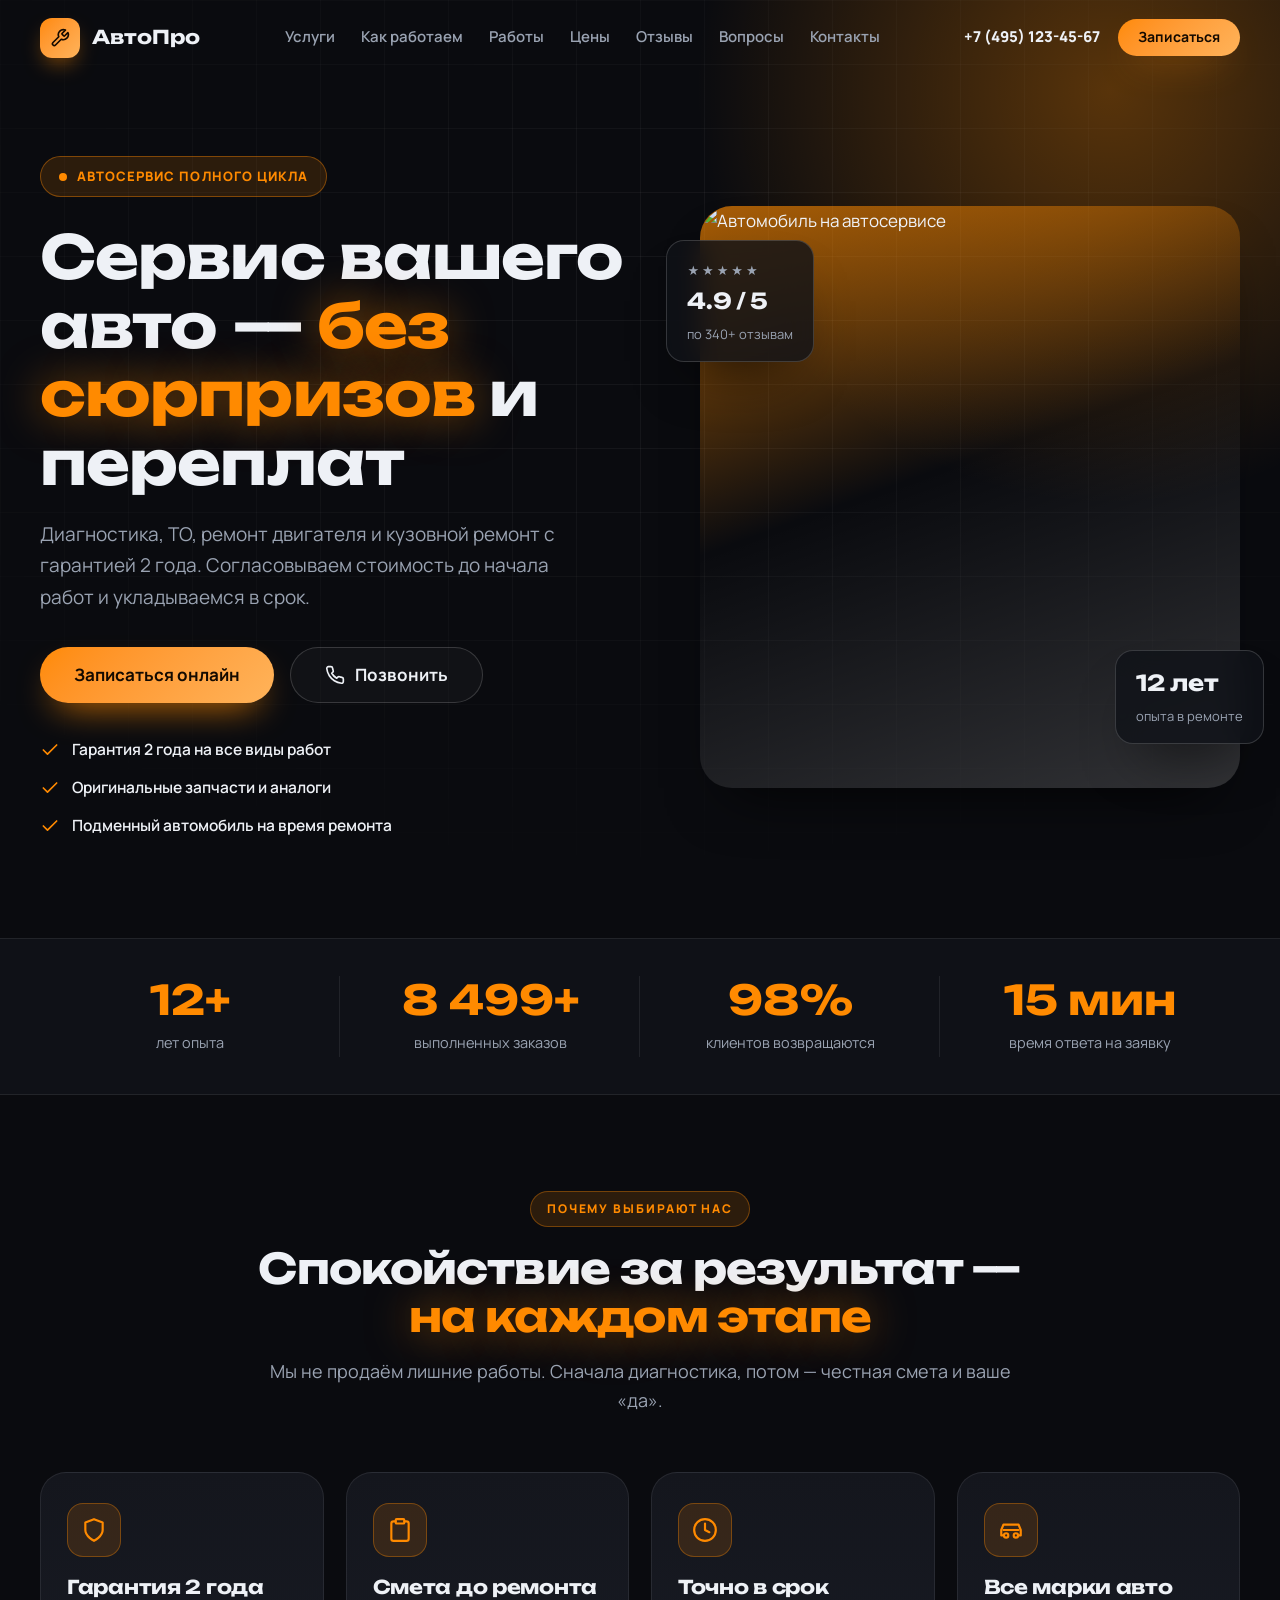
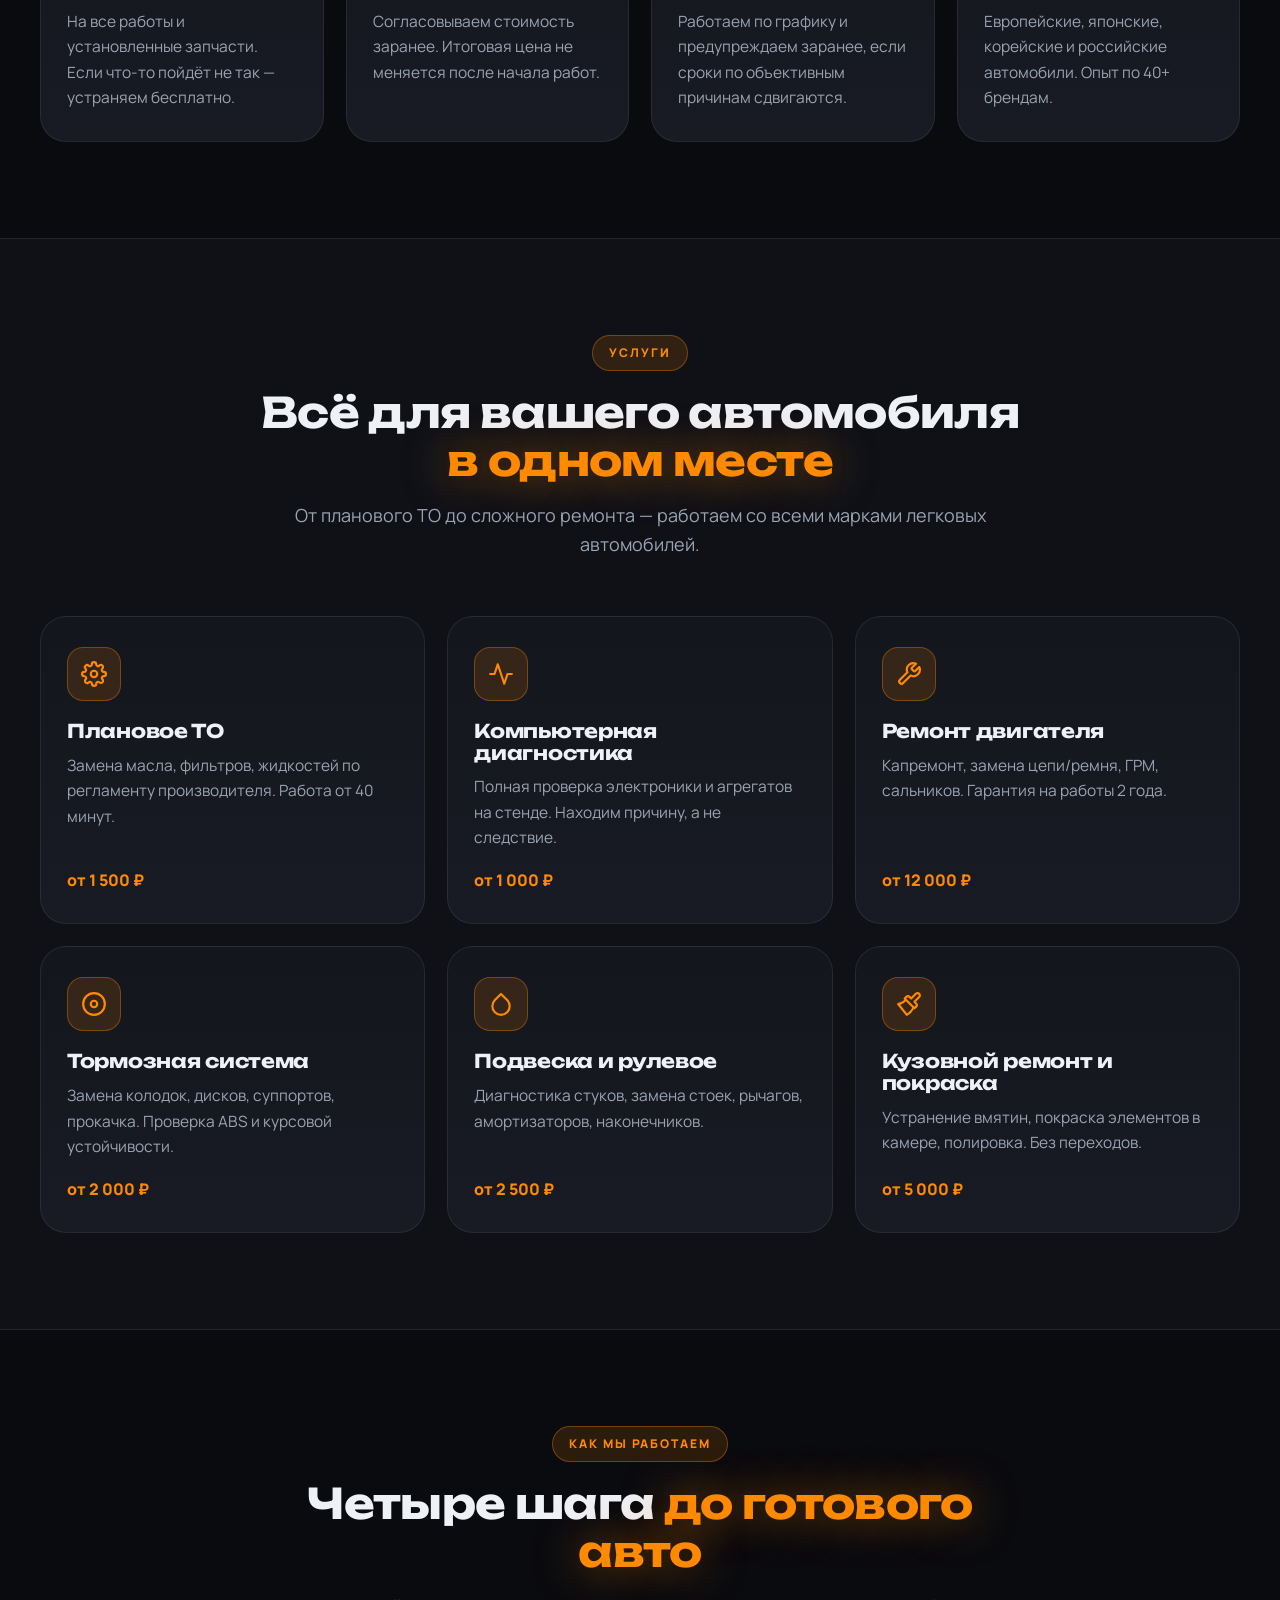
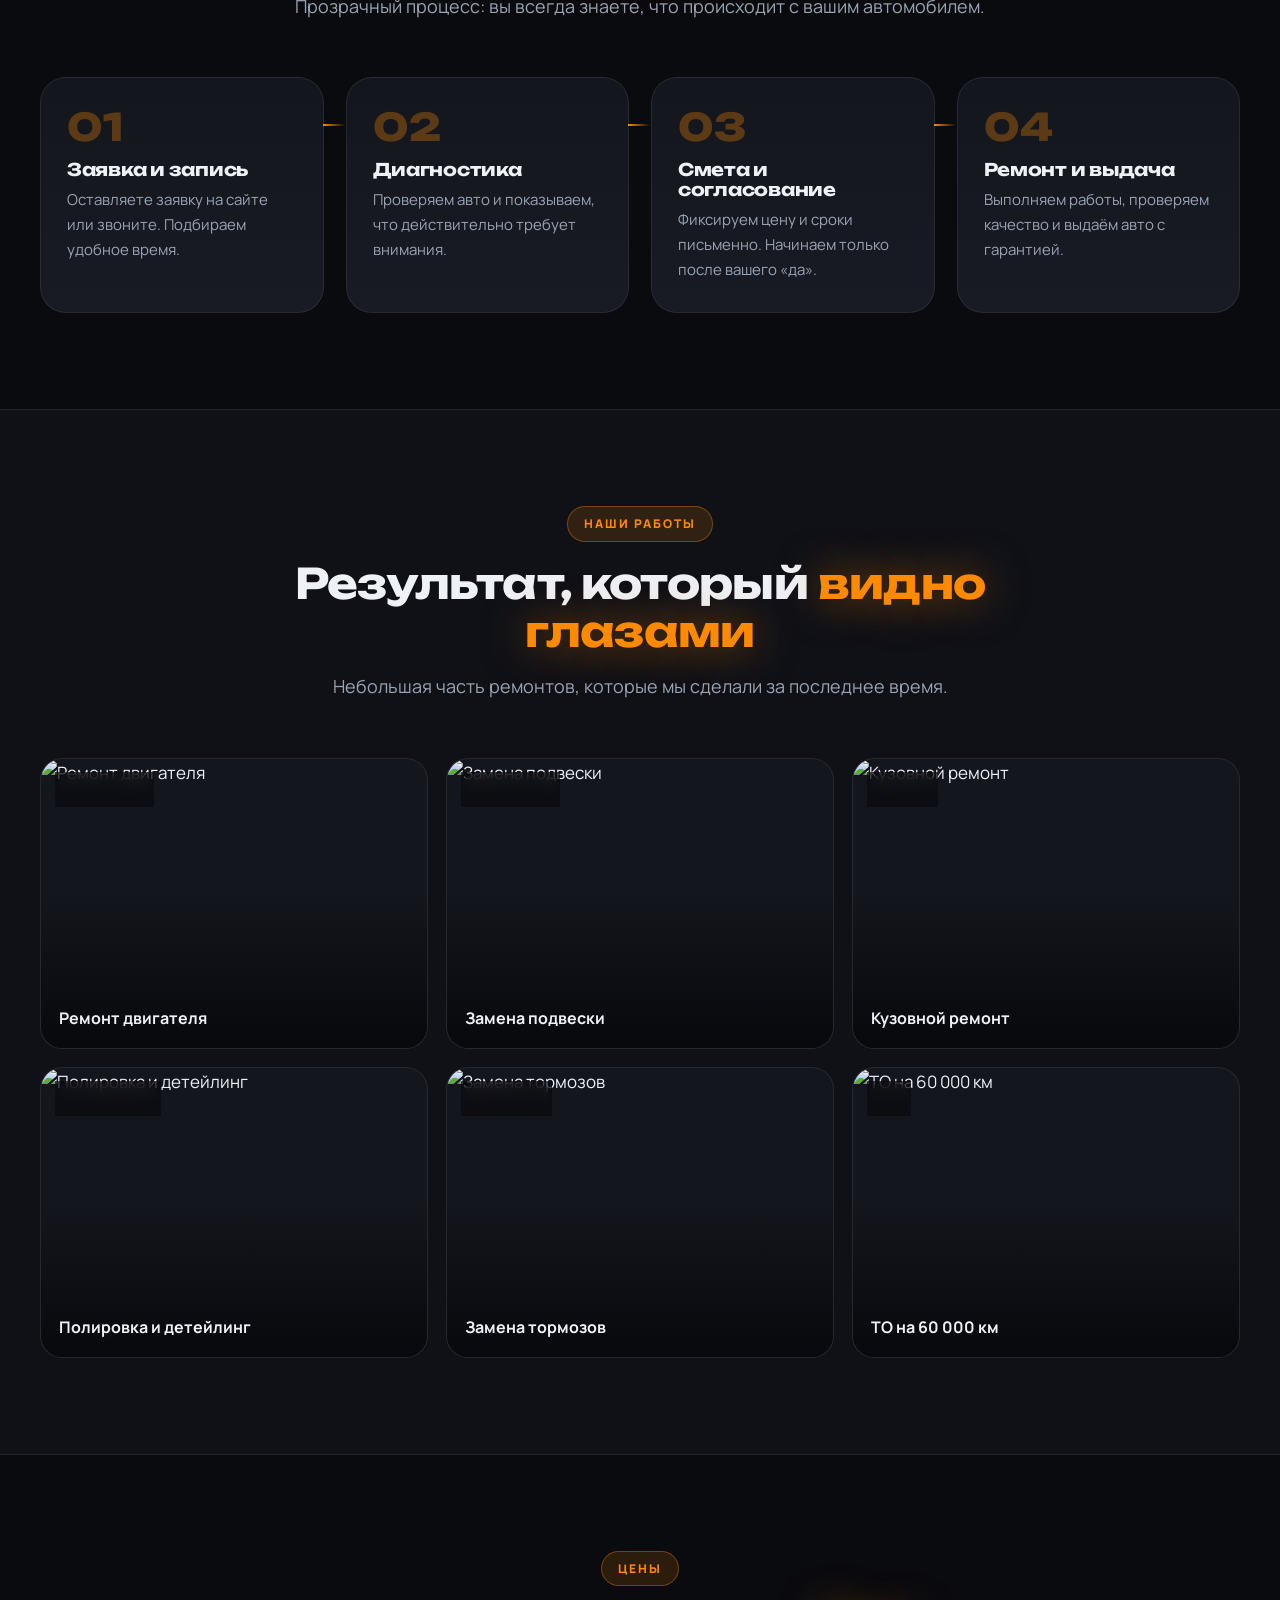
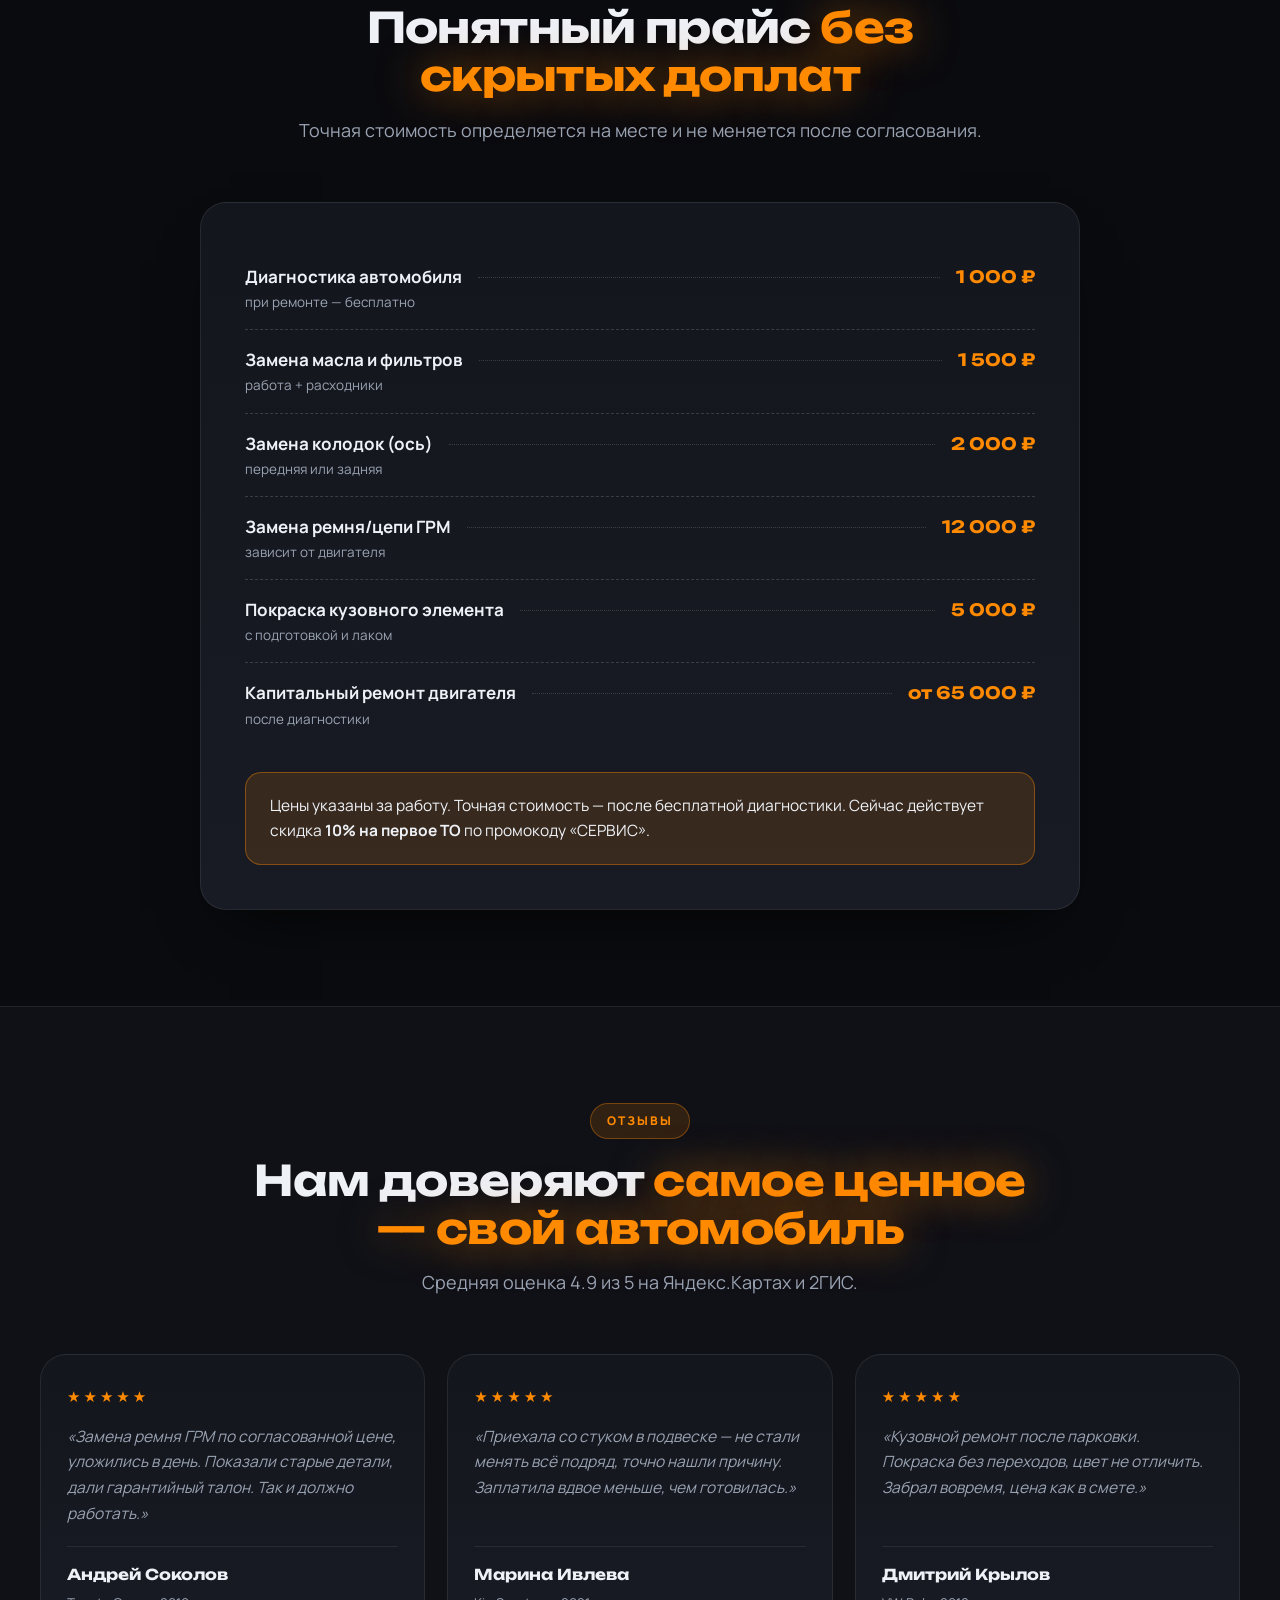
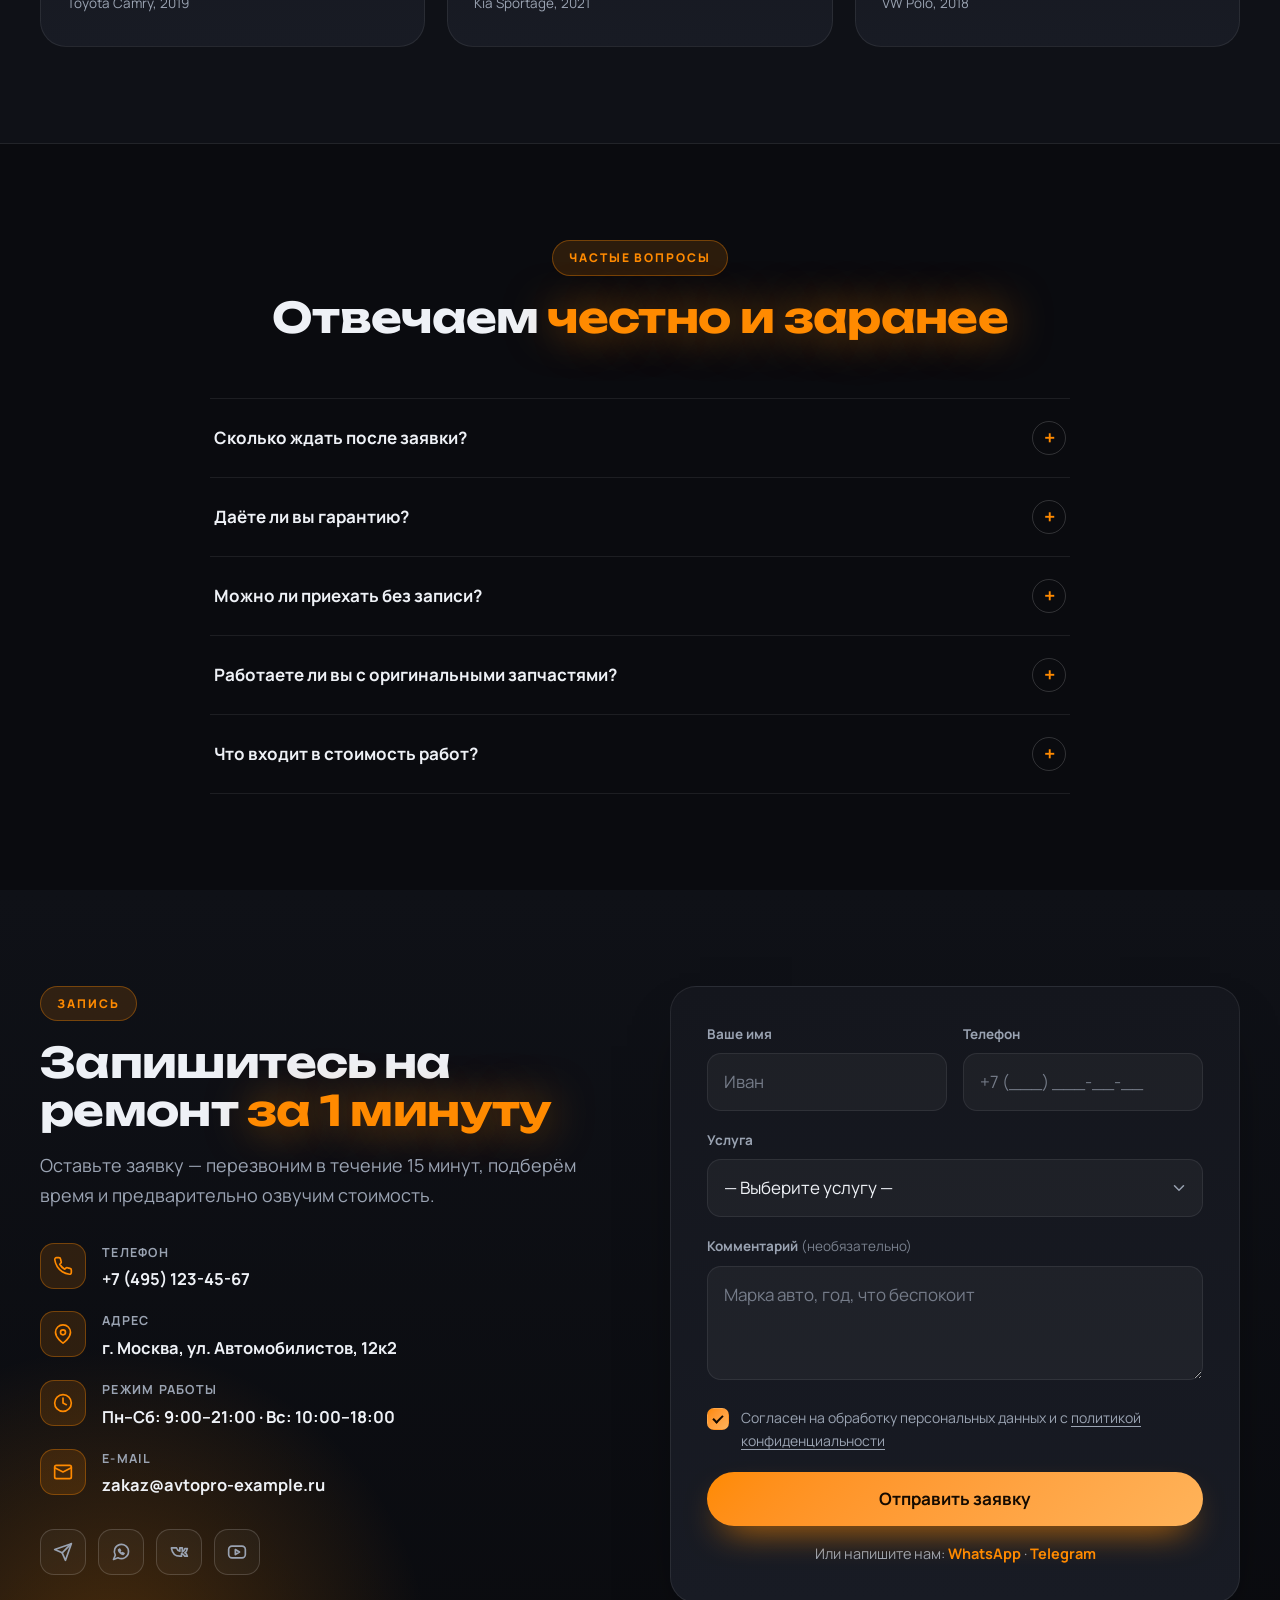
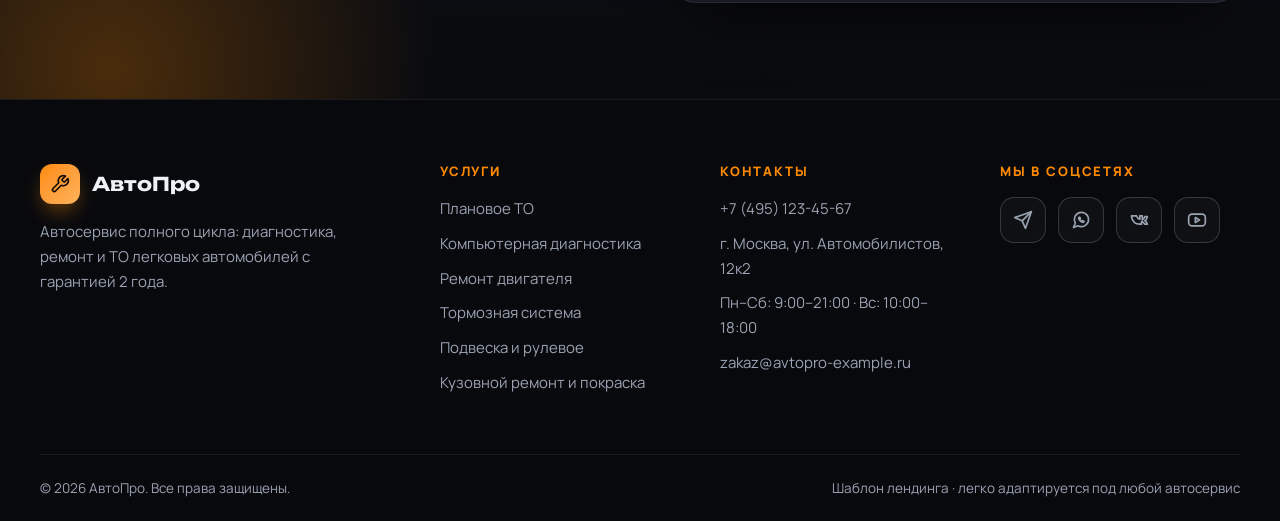
==== commit b68c65ea: "Откат к v1.0: возвращён шаблон АвтоПро Версия NoName (BMW) убрана по решению владельца.  Co-Authored" ====
--- a/index.html
+++ b/index.html
@@ -3,17 +3,17 @@
 <head>
   <meta charset="UTF-8">
   <meta name="viewport" content="width=device-width, initial-scale=1.0">
-  <title>NoName — независимый сервис BMW в Москве</title>
-  <meta name="description" content="NoName — независимый сервис BMW в Москве: ТО по регламенту, дилерская диагностика, ремонт двигателей, xDrive и подвески. Гарантия 2 года, запись онлайн.">
-  <meta property="og:title" content="NoName — независимый сервис BMW в Москве">
-  <meta property="og:description" content="ТО, диагностика и ремонт BMW. Гарантия 2 года, фиксированная смета, запись онлайн.">
+  <title>АвтоПро — Автосервис полного цикла в Москве</title>
+  <meta name="description" content="Автосервис АвтоПро: диагностика, ремонт, ТО и кузовной ремонт. Гарантия 2 года, честные цены, запись онлайн.">
+  <meta property="og:title" content="АвтоПро — Автосервис полного цикла в Москве">
+  <meta property="og:description" content="Диагностика, ремонт, ТО. Гарантия 2 года, честные цены, запись онлайн.">
   <meta property="og:type" content="website">
-  <meta property="og:image" content="https://images.unsplash.com/photo-1580273916550-e323be2ae537?auto=format&fit=crop&w=1200&q=80">
-  <meta name="theme-color" content="#07090e">
-  <link rel="icon" href="data:image/svg+xml,%3Csvg xmlns='http://www.w3.org/2000/svg' viewBox='0 0 32 32'%3E%3Crect width='32' height='32' rx='8' fill='%231c69d4'/%3E%3Cpath d='M19.6 8.4a1.3 1.3 0 0 0 0 1.9l2.1 2.1a1.3 1.3 0 0 0 1.9 0l5-5a8 8 0 0 1-10.6 10.6l-9.2 9.2a2.8 2.8 0 0 1-4-4l9.2-9.2A8 8 0 0 1 24.6 3.4z' transform='translate(-1 1) scale(.85) translate(3 1)' fill='none' stroke='%23ffffff' stroke-width='2.4' stroke-linecap='round' stroke-linejoin='round'/%3E%3C/svg%3E">
+  <meta property="og:image" content="https://images.unsplash.com/photo-1503376780353-7e6692767b70?auto=format&fit=crop&w=1200&q=80">
+  <meta name="theme-color" content="#0a0b0f">
+  <link rel="icon" href="data:image/svg+xml,%3Csvg xmlns='http://www.w3.org/2000/svg' viewBox='0 0 32 32'%3E%3Crect width='32' height='32' rx='8' fill='%23ff8a00'/%3E%3Cpath d='M19.6 8.4a1.3 1.3 0 0 0 0 1.9l2.1 2.1a1.3 1.3 0 0 0 1.9 0l5-5a8 8 0 0 1-10.6 10.6l-9.2 9.2a2.8 2.8 0 0 1-4-4l9.2-9.2A8 8 0 0 1 24.6 3.4z' transform='translate(-1 1) scale(.85) translate(3 1)' fill='none' stroke='%23140a00' stroke-width='2.4' stroke-linecap='round' stroke-linejoin='round'/%3E%3C/svg%3E">
   <link rel="preconnect" href="https://fonts.googleapis.com">
   <link rel="preconnect" href="https://fonts.gstatic.com" crossorigin>
-  <link href="https://fonts.googleapis.com/css2?family=Inter:wght@400;500;600;700&family=Inter+Tight:wght@600;700;800&display=swap" rel="stylesheet">
+  <link href="https://fonts.googleapis.com/css2?family=Manrope:wght@400;500;600;700;800&family=Unbounded:wght@600;700;800&display=swap" rel="stylesheet">
   <link rel="stylesheet" href="css/style.css">
 </head>
 <body>
@@ -25,7 +25,7 @@
         <span class="logo__mark" aria-hidden="true">
           <svg viewBox="0 0 24 24" fill="none" stroke="currentColor" stroke-width="2" stroke-linecap="round" stroke-linejoin="round"><path d="M14.7 6.3a1 1 0 0 0 0 1.4l1.6 1.6a1 1 0 0 0 1.4 0l3.77-3.77a6 6 0 0 1-7.94 7.94l-6.91 6.91a2.12 2.12 0 0 1-3-3l6.91-6.91a6 6 0 0 1 7.94-7.94l-3.76 3.76z"/></svg>
         </span>
-        <span class="logo__text" data-cfg="brand.name">NoName</span>
+        <span class="logo__text" data-cfg="brand.name">АвтоПро</span>
       </a>
 
       <nav class="nav" id="nav" aria-label="Главное меню">
@@ -39,7 +39,7 @@
       </nav>
 
       <div class="header__right">
-        <a href="tel:+79652296455" class="header__phone" data-cfg-tel="contacts.phone">+7 (965) 229-64-55</a>
+        <a href="tel:+74951234567" class="header__phone" data-cfg-tel="contacts.phone">+7 (495) 123-45-67</a>
         <a href="#contact" class="btn btn--primary btn--sm header__cta">Записаться</a>
         <button class="burger" id="burger" aria-label="Открыть меню" aria-expanded="false">
           <span></span><span></span><span></span>
@@ -55,12 +55,12 @@
       <div class="hero__grid" aria-hidden="true"></div>
       <div class="container hero__inner">
         <div class="hero__content">
-          <span class="badge reveal" data-cfg="hero.badge">Независимый сервис BMW</span>
-          <h1 class="hero__title reveal" data-cfg-html="hero.title">Сервис BMW&nbsp;— <span class="accent">с&nbsp;инженерной точностью</span></h1>
-          <p class="hero__subtitle reveal" data-cfg="hero.subtitle">ТО по регламенту, дилерская диагностика, ремонт двигателей, xDrive и подвески. Оригинальные запчасти, фиксированная смета и гарантия 2 года на работы.</p>
+          <span class="badge reveal" data-cfg="hero.badge">Автосервис полного цикла</span>
+          <h1 class="hero__title reveal" data-cfg-html="hero.title">Сервис вашего авто&nbsp;— <span class="accent">без сюрпризов</span> и переплат</h1>
+          <p class="hero__subtitle reveal" data-cfg="hero.subtitle">Диагностика, ТО, ремонт двигателя и кузовной ремонт с гарантией 2 года. Согласовываем стоимость до начала работ и укладываемся в срок.</p>
           <div class="hero__actions reveal">
             <a href="#contact" class="btn btn--primary btn--lg">Записаться онлайн</a>
-            <a href="tel:+79652296455" class="btn btn--ghost btn--lg" data-cfg-tel-btn="contacts.phone">
+            <a href="tel:+74951234567" class="btn btn--ghost btn--lg" data-cfg-tel-btn="contacts.phone">
               <svg viewBox="0 0 24 24" fill="none" stroke="currentColor" stroke-width="2" stroke-linecap="round" stroke-linejoin="round" aria-hidden="true"><path d="M22 16.92v3a2 2 0 0 1-2.18 2 19.79 19.79 0 0 1-8.63-3.07 19.5 19.5 0 0 1-6-6 19.79 19.79 0 0 1-3.07-8.67A2 2 0 0 1 4.11 2h3a2 2 0 0 1 2 1.72 12.84 12.84 0 0 0 .7 2.81 2 2 0 0 1-.45 2.11L8.09 9.91a16 16 0 0 0 6 6l1.27-1.27a2 2 0 0 1 2.11-.45 12.84 12.84 0 0 0 2.81.7A2 2 0 0 1 22 16.92z"/></svg>
               Позвонить
             </a>
@@ -70,7 +70,7 @@
 
         <div class="hero__visual reveal">
           <div class="hero__frame">
-            <img class="hero__img" data-cfg-src="hero.image" src="https://images.unsplash.com/photo-1580273916550-e323be2ae537?auto=format&fit=crop&w=1200&q=80" alt="BMW M4 в сервисе NoName" width="600" height="700">
+            <img class="hero__img" data-cfg-src="hero.image" src="https://images.unsplash.com/photo-1503376780353-7e6692767b70?auto=format&fit=crop&w=1200&q=80" alt="Автомобиль на автосервисе" width="600" height="700">
           </div>
           <div class="hero__card hero__card--rating">
             <span class="hero__card-stars" aria-hidden="true">★★★★★</span>
@@ -97,7 +97,7 @@
       <div class="container">
         <header class="section__head reveal">
           <span class="eyebrow" data-cfg="advantages.eyebrow">Почему выбирают нас</span>
-          <h2 class="section__title" data-cfg-html="advantages.title">Дилерский уровень&nbsp;— <span class="accent">без дилерских цен</span></h2>
+          <h2 class="section__title" data-cfg-html="advantages.title">Спокойствие за результат&nbsp;— <span class="accent">на каждом этапе</span></h2>
           <p class="section__sub" data-cfg="advantages.subtitle">Мы не продаём лишние работы. Сначала диагностика, потом — честная смета и ваше «да».</p>
         </header>
         <div class="cards cards--4" data-render="advantages"></div>
@@ -109,8 +109,8 @@
       <div class="container">
         <header class="section__head reveal">
           <span class="eyebrow" data-cfg="services.eyebrow">Услуги</span>
-          <h2 class="section__title" data-cfg-html="services.title">Всё для вашего BMW <span class="accent">в одном месте</span></h2>
-          <p class="section__sub" data-cfg="services.subtitle">Обслуживаем все серии BMW и BMW M: от 1-й до X7, включая модели xDrive.</p>
+          <h2 class="section__title" data-cfg-html="services.title">Всё для вашего автомобиля <span class="accent">в одном месте</span></h2>
+          <p class="section__sub" data-cfg="services.subtitle">От планового ТО до сложного ремонта — работаем со всеми марками легковых автомобилей.</p>
         </header>
         <div class="cards cards--3" data-render="services"></div>
       </div>
@@ -121,8 +121,8 @@
       <div class="container">
         <header class="section__head reveal">
           <span class="eyebrow" data-cfg="process.eyebrow">Как мы работаем</span>
-          <h2 class="section__title" data-cfg-html="process.title">Четыре шага <span class="accent">до готового BMW</span></h2>
-          <p class="section__sub" data-cfg="process.subtitle">Прозрачный процесс: вы всегда знаете, что происходит с автомобилем.</p>
+          <h2 class="section__title" data-cfg-html="process.title">Четыре шага <span class="accent">до готового авто</span></h2>
+          <p class="section__sub" data-cfg="process.subtitle">Прозрачный процесс: вы всегда знаете, что происходит с вашим автомобилем.</p>
         </header>
         <ol class="steps" data-render="process"></ol>
       </div>
@@ -134,7 +134,7 @@
         <header class="section__head reveal">
           <span class="eyebrow" data-cfg="gallery.eyebrow">Наши работы</span>
           <h2 class="section__title" data-cfg-html="gallery.title">Результат, который <span class="accent">видно глазами</span></h2>
-          <p class="section__sub" data-cfg="gallery.subtitle">Небольшая часть автомобилей, которые недавно были у нас в работе.</p>
+          <p class="section__sub" data-cfg="gallery.subtitle">Небольшая часть ремонтов, которые мы сделали за последнее время.</p>
         </header>
         <div class="gallery" data-render="gallery"></div>
       </div>
@@ -146,7 +146,7 @@
         <header class="section__head reveal">
           <span class="eyebrow" data-cfg="pricing.eyebrow">Цены</span>
           <h2 class="section__title" data-cfg-html="pricing.title">Понятный прайс <span class="accent">без скрытых доплат</span></h2>
-          <p class="section__sub" data-cfg="pricing.subtitle">Точная стоимость определяется после диагностики и не меняется после согласования.</p>
+          <p class="section__sub" data-cfg="pricing.subtitle">Точная стоимость определяется на месте и не меняется после согласования.</p>
         </header>
         <div class="price-card reveal">
           <ul class="price-list" data-render="pricing"></ul>
@@ -160,7 +160,7 @@
       <div class="container">
         <header class="section__head reveal">
           <span class="eyebrow" data-cfg="reviews.eyebrow">Отзывы</span>
-          <h2 class="section__title" data-cfg-html="reviews.title">Нам доверяют <span class="accent">свои BMW</span></h2>
+          <h2 class="section__title" data-cfg-html="reviews.title">Нам доверяют <span class="accent">самое ценное — свой автомобиль</span></h2>
           <p class="section__sub" data-cfg="reviews.subtitle">Средняя оценка 4.9 из 5 на Яндекс.Картах и 2ГИС.</p>
         </header>
         <div class="cards cards--3" data-render="reviews"></div>
@@ -185,7 +185,7 @@
         <div class="cta__grid">
           <div class="cta__info reveal">
             <span class="eyebrow" data-cfg="contact.eyebrow">Запись</span>
-            <h2 class="section__title" data-cfg-html="contact.title">Запишите свой BMW <span class="accent">за 1 минуту</span></h2>
+            <h2 class="section__title" data-cfg-html="contact.title">Запишитесь на ремонт <span class="accent">за 1 минуту</span></h2>
             <p class="section__sub" data-cfg="contact.subtitle">Оставьте заявку — перезвоним в течение 15 минут, подберём время и предварительно озвучим стоимость.</p>
             <ul class="contacts" data-render="contacts"></ul>
             <div class="socials" data-render="socials"></div>
@@ -227,7 +227,7 @@
                 <span class="btn__label">Отправить заявку</span>
                 <span class="btn__spinner" aria-hidden="true"></span>
               </button>
-              <p class="form__fail" role="alert" hidden>Не удалось отправить заявку. Позвоните нам: <a data-cfg-tel="contacts.phone" href="tel:+79652296455">+7 (965) 229-64-55</a></p>
+              <p class="form__fail" role="alert" hidden>Не удалось отправить заявку. Позвоните нам: <a data-cfg-tel="contacts.phone" href="tel:+74951234567">+7 (495) 123-45-67</a></p>
               <p class="form__note">Или напишите нам: <a data-cfg-href="contacts.whatsapp" href="#">WhatsApp</a> · <a data-cfg-href="contacts.telegram" href="#">Telegram</a></p>
               <div class="form__success" hidden>
                 <span class="form__success-icon" aria-hidden="true">
@@ -252,9 +252,9 @@
           <span class="logo__mark" aria-hidden="true">
             <svg viewBox="0 0 24 24" fill="none" stroke="currentColor" stroke-width="2" stroke-linecap="round" stroke-linejoin="round"><path d="M14.7 6.3a1 1 0 0 0 0 1.4l1.6 1.6a1 1 0 0 0 1.4 0l3.77-3.77a6 6 0 0 1-7.94 7.94l-6.91 6.91a2.12 2.12 0 0 1-3-3l6.91-6.91a6 6 0 0 1 7.94-7.94l-3.76 3.76z"/></svg>
           </span>
-          <span class="logo__text" data-cfg="brand.name">NoName</span>
+          <span class="logo__text" data-cfg="brand.name">АвтоПро</span>
         </a>
-        <p class="footer__about" data-cfg="brand.about">Независимый сервис BMW в Москве: диагностика, ТО по регламенту, ремонт двигателей, xDrive и подвески с гарантией 2 года.</p>
+        <p class="footer__about" data-cfg="brand.about">Автосервис полного цикла: диагностика, ремонт и ТО легковых автомобилей с гарантией 2 года.</p>
       </div>
       <div class="footer__col">
         <h4 class="footer__title">Услуги</h4>
@@ -265,19 +265,17 @@
         <ul class="footer__contacts" data-render="footerContacts"></ul>
       </div>
       <div class="footer__col">
-        <h4 class="footer__title">Напишите нам</h4>
+        <h4 class="footer__title">Мы в соцсетях</h4>
         <div class="socials" data-render="socialsFooter"></div>
       </div>
     </div>
     <div class="container footer__bottom">
-      <span data-cfg="brand.copyright">© 2026 NoName. Все права защищены.</span>
-    </div>
-    <div class="container">
-      <p class="footer__legal" data-cfg="brand.legal">NoName — независимый автосервис и не является официальным дилером BMW. BMW и M — товарные знаки BMW AG, используются только для обозначения марки обслуживаемых автомобилей.</p>
+      <span data-cfg="brand.copyright">© 2026 АвтоПро. Все права защищены.</span>
+      <span>Шаблон лендинга · легко адаптируется под любой автосервис</span>
     </div>
   </footer>
 
-  <a href="tel:+79652296455" class="fab" id="fab" aria-label="Позвонить" data-cfg-tel-btn="contacts.phone">
+  <a href="tel:+74951234567" class="fab" id="fab" aria-label="Позвонить" data-cfg-tel-btn="contacts.phone">
     <svg viewBox="0 0 24 24" fill="none" stroke="currentColor" stroke-width="2" stroke-linecap="round" stroke-linejoin="round"><path d="M22 16.92v3a2 2 0 0 1-2.18 2 19.79 19.79 0 0 1-8.63-3.07 19.5 19.5 0 0 1-6-6 19.79 19.79 0 0 1-3.07-8.67A2 2 0 0 1 4.11 2h3a2 2 0 0 1 2 1.72 12.84 12.84 0 0 0 .7 2.81 2 2 0 0 1-.45 2.11L8.09 9.91a16 16 0 0 0 6 6l1.27-1.27a2 2 0 0 1 2.11-.45 12.84 12.84 0 0 0 2.81.7A2 2 0 0 1 22 16.92z"/></svg>
   </a>
 
--- a/css/style.css
+++ b/css/style.css
@@ -1,8 +1,7 @@
 /* ============================================================
-   NONAME — тёмная тема в стилистике BMW M
+   АВТОПРО — тёмная премиум-тема
    Шаблон лендинга для автосервиса. Чистый CSS, без зависимостей.
-   Акцентный цвет задаётся в js/config.js (brand.accentColor),
-   цвета фирменной полосы — переменными --m-1/--m-2/--m-3.
+   Акцентный цвет задаётся в js/config.js (brand.accentColor).
    ============================================================ */
 
 /* ---------- RESET / БАЗА ---------- */
@@ -12,30 +11,21 @@
 /* ---------- ПЕРЕМЕННЫЕ ---------- */
 :root {
   color-scheme: dark;
-  --accent: #1c69d4;
-  --accent-2: color-mix(in srgb, var(--accent) 70%, #ffffff 30%);
-  --accent-soft: color-mix(in srgb, var(--accent) 16%, transparent);
-  --on-accent: #ffffff;
-  /* фирменная трёхцветная полоса */
-  --m-1: #5eb3f0;
-  --m-2: #2a3b8f;
-  --m-3: #e2231a;
-  --m-stripe: linear-gradient(90deg, var(--m-1) 0 33.34%, var(--m-2) 33.34% 66.67%, var(--m-3) 66.67% 100%);
-  --bg: #07090e;
-  --bg-2: #0b0e15;
-  --bg-3: #05070b;
-  --card: #10141d;
-  --card-2: #131824;
+  --accent: #ff8a00;
+  --accent-2: color-mix(in srgb, var(--accent) 65%, #ffffff 35%);
+  --accent-soft: color-mix(in srgb, var(--accent) 14%, transparent);
+  --bg: #0a0b0f;
+  --bg-2: #0f1117;
+  --bg-3: #08090d;
+  --card: #14161d;
+  --card-2: #181b24;
   --line: rgba(255, 255, 255, 0.08);
   --line-strong: rgba(255, 255, 255, 0.16);
-  --text: #eef2f8;
-  --muted: #95a0b4;
-  --danger: #ff5a5f;
-  --radius: 4px;
-  --radius-lg: 6px;
-  --r-sm: 3px;
-  --font-head: 'Inter Tight', 'Inter', system-ui, -apple-system, sans-serif;
-  --font-body: 'Inter', system-ui, -apple-system, sans-serif;
+  --text: #eef1f6;
+  --muted: #9aa3b2;
+  --danger: #ff6b6b;
+  --radius: 18px;
+  --radius-lg: 26px;
   --container: 1200px;
   --header-h: 76px;
   --shadow: 0 30px 60px -30px rgba(0, 0, 0, 0.85);
@@ -46,7 +36,7 @@
 body {
   background: var(--bg);
   color: var(--text);
-  font-family: var(--font-body);
+  font-family: 'Manrope', system-ui, -apple-system, sans-serif;
   font-size: 17px;
   line-height: 1.65;
   overflow-x: hidden;
@@ -58,7 +48,7 @@
 ul, ol { list-style: none; }
 button, input, select, textarea { font: inherit; color: inherit; }
 button { background: none; border: 0; cursor: pointer; }
-::selection { background: var(--accent); color: var(--on-accent); }
+::selection { background: var(--accent); color: #140a00; }
 :focus-visible { outline: 2px solid var(--accent); outline-offset: 3px; border-radius: 4px; }
 section { scroll-margin-top: calc(var(--header-h) + 12px); }
 .container { width: min(var(--container), 100% - 40px); margin-inline: auto; }
@@ -66,34 +56,30 @@
 
 /* ---------- ТИПОГРАФИКА ---------- */
 h1, h2, h3, h4, .hero__title, .section__title {
-  font-family: var(--font-head);
+  font-family: 'Unbounded', sans-serif;
   font-weight: 700;
-  line-height: 1.1;
-  letter-spacing: -0.025em;
-}
-.accent { color: var(--accent-2); text-shadow: 0 0 44px color-mix(in srgb, var(--accent) 55%, transparent); }
-/* надпись над заголовком: фирменная полоса + капс */
+  line-height: 1.14;
+  letter-spacing: -0.015em;
+}
+.accent { color: var(--accent); text-shadow: 0 0 44px color-mix(in srgb, var(--accent) 55%, transparent); }
 .eyebrow {
-  display: inline-flex;
-  flex-direction: column;
-  align-items: center;
-  gap: 12px;
-  color: var(--muted);
-  font-size: 12.5px;
-  font-weight: 600;
-  letter-spacing: 0.22em;
+  display: inline-block;
+  padding: 7px 16px;
+  border: 1px solid color-mix(in srgb, var(--accent) 35%, transparent);
+  border-radius: 999px;
+  background: var(--accent-soft);
+  color: var(--accent);
+  font-size: 12px;
+  font-weight: 800;
+  letter-spacing: 0.16em;
   text-transform: uppercase;
 }
-.eyebrow::before { content: ""; width: 54px; height: 4px; background: var(--m-stripe); }
-.cta__info .eyebrow { align-items: flex-start; }
-/* фирменная полоса как отдельный элемент */
-.m-stripe { display: block; height: 4px; background: var(--m-stripe); }
 
 /* ---------- СЕКЦИИ ---------- */
 .section { padding: 96px 0; position: relative; }
 .section--alt { background: var(--bg-2); border-block: 1px solid var(--line); }
 .section__head { max-width: 780px; margin: 0 auto 56px; text-align: center; }
-.section__title { font-size: clamp(28px, 3.8vw, 46px); margin: 18px 0 16px; }
+.section__title { font-size: clamp(26px, 3.6vw, 42px); margin: 18px 0 16px; }
 .section__sub { color: var(--muted); font-size: 18px; }
 
 /* ---------- REVEAL-АНИМАЦИЯ (включается классом .js на <html>) ---------- */
@@ -112,7 +98,7 @@
   justify-content: center;
   gap: 10px;
   padding: 14px 28px;
-  border-radius: var(--r-sm);
+  border-radius: 999px;
   font-weight: 700;
   line-height: 1.2;
   white-space: nowrap;
@@ -120,8 +106,8 @@
 }
 .btn svg { width: 20px; height: 20px; flex: none; }
 .btn--primary {
-  background: var(--accent);
-  color: var(--on-accent);
+  background: linear-gradient(135deg, var(--accent), var(--accent-2));
+  color: #140a00;
   box-shadow: 0 16px 36px -16px var(--accent);
 }
 .btn--primary:hover { transform: translateY(-2px); box-shadow: 0 24px 48px -16px var(--accent); }
@@ -134,8 +120,8 @@
   display: none;
   width: 18px;
   height: 18px;
-  border: 2px solid rgba(255, 255, 255, 0.35);
-  border-top-color: var(--on-accent);
+  border: 2px solid rgba(20, 10, 0, 0.35);
+  border-top-color: #140a00;
   border-radius: 50%;
   animation: spin 0.7s linear infinite;
 }
@@ -163,8 +149,8 @@
   border-bottom-color: var(--line);
 }
 .header__inner { display: flex; align-items: center; justify-content: space-between; gap: 24px; }
-.logo { display: inline-flex; align-items: center; gap: 12px; font-family: var(--font-head); font-weight: 700; font-size: 19px; }
-.logo__mark { display: grid; place-items: center; width: 40px; height: 40px; border-radius: var(--r-sm); background: linear-gradient(135deg, var(--accent), var(--accent-2)); color: var(--on-accent); box-shadow: 0 10px 24px -10px var(--accent); }
+.logo { display: inline-flex; align-items: center; gap: 12px; font-family: 'Unbounded', sans-serif; font-weight: 700; font-size: 19px; }
+.logo__mark { display: grid; place-items: center; width: 40px; height: 40px; border-radius: 12px; background: linear-gradient(135deg, var(--accent), var(--accent-2)); color: #140a00; box-shadow: 0 10px 24px -10px var(--accent); }
 .logo__mark svg { width: 20px; height: 20px; }
 .logo:hover .logo__text { color: var(--accent); }
 .logo__text { transition: color .3s; }
@@ -187,7 +173,7 @@
 .hero__grid { position: absolute; inset: 0; background-image: linear-gradient(var(--line) 1px, transparent 1px), linear-gradient(90deg, var(--line) 1px, transparent 1px); background-size: 64px 64px; -webkit-mask-image: radial-gradient(ellipse 75% 60% at 50% 35%, #000 20%, transparent 100%); mask-image: radial-gradient(ellipse 75% 60% at 50% 35%, #000 20%, transparent 100%); opacity: .6; pointer-events: none; }
 @keyframes glowFloat { 0%, 100% { transform: translate(0, 0); } 50% { transform: translate(-40px, 40px); } }
 .hero__inner { position: relative; display: grid; grid-template-columns: 1.05fr .95fr; gap: 64px; align-items: center; }
-.badge { display: inline-flex; align-items: center; gap: 10px; padding: 9px 18px; border: 1px solid color-mix(in srgb, var(--accent) 40%, transparent); border-radius: var(--r-sm); background: var(--accent-soft); color: var(--accent); font-size: 13px; font-weight: 800; letter-spacing: .08em; text-transform: uppercase; }
+.badge { display: inline-flex; align-items: center; gap: 10px; padding: 9px 18px; border: 1px solid color-mix(in srgb, var(--accent) 40%, transparent); border-radius: 999px; background: var(--accent-soft); color: var(--accent); font-size: 13px; font-weight: 800; letter-spacing: .08em; text-transform: uppercase; }
 .badge::before { content: ""; width: 8px; height: 8px; border-radius: 50%; background: var(--accent); animation: pulse 2.2s infinite; }
 @keyframes pulse { 0% { box-shadow: 0 0 0 0 color-mix(in srgb, var(--accent) 55%, transparent); } 70% { box-shadow: 0 0 0 12px transparent; } 100% { box-shadow: 0 0 0 0 transparent; } }
 .hero__title { margin: 26px 0 22px; font-size: clamp(34px, 5vw, 60px); }
@@ -197,11 +183,11 @@
 .hero__point { display: flex; align-items: flex-start; gap: 12px; font-size: 15.5px; font-weight: 600; }
 .hero__point svg { flex: none; width: 20px; height: 20px; margin-top: 3px; color: var(--accent); }
 .hero__visual { position: relative; }
-.hero__frame { overflow: hidden; padding: 1px; border-radius: var(--radius-lg); background: linear-gradient(160deg, color-mix(in srgb, var(--accent) 65%, transparent), transparent 45%, var(--line-strong)); box-shadow: var(--shadow); }
-.hero__img { width: 100%; height: 580px; object-fit: cover; border-radius: calc(var(--radius-lg) - 1px); filter: saturate(1.05) contrast(1.02); }
-.hero__card { position: absolute; padding: 14px 20px; border: 1px solid var(--line-strong); border-radius: var(--r-sm); background: rgba(16, 18, 24, .8); box-shadow: var(--shadow); backdrop-filter: blur(14px); -webkit-backdrop-filter: blur(14px); animation: cardFloat 6s ease-in-out infinite; }
+.hero__frame { overflow: hidden; padding: 1px; border-radius: 32px; background: linear-gradient(160deg, color-mix(in srgb, var(--accent) 65%, transparent), transparent 45%, var(--line-strong)); box-shadow: var(--shadow); }
+.hero__img { width: 100%; height: 580px; object-fit: cover; border-radius: 31px; filter: saturate(1.05) contrast(1.02); }
+.hero__card { position: absolute; padding: 14px 20px; border: 1px solid var(--line-strong); border-radius: 18px; background: rgba(16, 18, 24, .8); box-shadow: var(--shadow); backdrop-filter: blur(14px); -webkit-backdrop-filter: blur(14px); animation: cardFloat 6s ease-in-out infinite; }
 @keyframes cardFloat { 0%, 100% { transform: translateY(0); } 50% { transform: translateY(-12px); } }
-.hero__card strong { display: block; font-family: var(--font-head); font-size: 22px; }
+.hero__card strong { display: block; font-family: 'Unbounded', sans-serif; font-size: 22px; }
 .hero__card > span { font-size: 13px; color: var(--muted); }
 .hero__card-stars { margin-bottom: 4px; color: var(--accent); font-size: 14px; letter-spacing: 3px; }
 .hero__card--rating { top: 34px; left: -34px; }
@@ -212,7 +198,7 @@
 .stats__grid { display: grid; grid-template-columns: repeat(4, minmax(0, 1fr)); }
 .stat { position: relative; padding: 38px 18px; text-align: center; }
 .stat:not(:last-child)::after { content: ""; position: absolute; top: 24%; right: 0; bottom: 24%; width: 1px; background: var(--line); }
-.stat__num { display: block; margin-bottom: 6px; font-family: var(--font-head); font-size: clamp(28px, 3.2vw, 44px); font-weight: 700; line-height: 1.1; color: var(--accent); }
+.stat__num { display: block; margin-bottom: 6px; font-family: 'Unbounded', sans-serif; font-size: clamp(28px, 3.2vw, 44px); font-weight: 700; line-height: 1.1; color: var(--accent); }
 .stat__label { font-size: 14.5px; color: var(--muted); }
 
 /* ---------- КАРТОЧКИ (услуги / преимущества / отзывы) ---------- */
@@ -223,7 +209,7 @@
 .card::before { content: ""; position: absolute; inset: 0; background: radial-gradient(420px circle at var(--mx, 50%) var(--my, 0%), color-mix(in srgb, var(--accent) 12%, transparent), transparent 60%); opacity: 0; pointer-events: none; transition: opacity .4s; }
 .card:hover { transform: translateY(-8px); border-color: color-mix(in srgb, var(--accent) 45%, transparent); box-shadow: 0 34px 70px -34px rgba(0, 0, 0, .95), 0 0 60px -24px color-mix(in srgb, var(--accent) 70%, transparent); }
 .card:hover::before { opacity: 1; }
-.card__icon { position: relative; display: grid; place-items: center; width: 54px; height: 54px; margin-bottom: 20px; border: 1px solid color-mix(in srgb, var(--accent) 35%, transparent); border-radius: var(--r-sm); background: var(--accent-soft); color: var(--accent); transition: transform .4s var(--ease); }
+.card__icon { position: relative; display: grid; place-items: center; width: 54px; height: 54px; margin-bottom: 20px; border: 1px solid color-mix(in srgb, var(--accent) 35%, transparent); border-radius: 16px; background: var(--accent-soft); color: var(--accent); transition: transform .4s var(--ease); }
 .card:hover .card__icon { transform: translateY(-3px) rotate(-4deg); }
 .card__icon svg { width: 26px; height: 26px; }
 .card__title { position: relative; margin-bottom: 10px; font-size: 19px; }
@@ -232,14 +218,14 @@
 .card--review .card__stars { position: relative; margin-bottom: 14px; color: var(--accent); font-size: 15px; letter-spacing: 3px; }
 .card--review .card__text { font-style: italic; }
 .card__meta { position: relative; margin-top: 20px; padding-top: 16px; border-top: 1px solid var(--line); }
-.card__name { display: block; font-family: var(--font-head); font-size: 15px; }
+.card__name { display: block; font-family: 'Unbounded', sans-serif; font-size: 15px; }
 .card__car { font-size: 13.5px; color: var(--muted); }
 
 /* ---------- ШАГИ ПРОЦЕССА ---------- */
 .steps { display: grid; grid-template-columns: repeat(4, 1fr); gap: 22px; }
 .step { position: relative; padding: 30px 26px; border: 1px solid var(--line); border-radius: var(--radius-lg); background: linear-gradient(180deg, var(--card), var(--card-2)); transition: transform .4s var(--ease), border-color .4s; }
 .step:hover { transform: translateY(-6px); border-color: color-mix(in srgb, var(--accent) 45%, transparent); }
-.step__num { display: block; margin-bottom: 14px; font-family: var(--font-head); font-size: 38px; font-weight: 800; line-height: 1; color: color-mix(in srgb, var(--accent) 30%, transparent); transition: color .4s, text-shadow .4s; }
+.step__num { display: block; margin-bottom: 14px; font-family: 'Unbounded', sans-serif; font-size: 38px; font-weight: 800; line-height: 1; color: color-mix(in srgb, var(--accent) 30%, transparent); transition: color .4s, text-shadow .4s; }
 .step:hover .step__num { color: var(--accent); text-shadow: 0 0 30px color-mix(in srgb, var(--accent) 60%, transparent); }
 .step__title { margin-bottom: 8px; font-size: 17.5px; }
 .step__text { font-size: 15px; color: var(--muted); }
@@ -247,11 +233,11 @@
 
 /* ---------- ГАЛЕРЕЯ ---------- */
 .gallery { display: grid; grid-template-columns: repeat(3, 1fr); gap: 18px; }
-.gallery__item { position: relative; aspect-ratio: 4 / 3; border: 1px solid var(--line); border-radius: var(--r-sm); background: var(--card); overflow: hidden; cursor: zoom-in; }
+.gallery__item { position: relative; aspect-ratio: 4 / 3; border: 1px solid var(--line); border-radius: 22px; background: var(--card); overflow: hidden; cursor: zoom-in; }
 .gallery__img { width: 100%; height: 100%; object-fit: cover; transition: transform .7s var(--ease), filter .5s; }
 .gallery__item:hover .gallery__img { transform: scale(1.08); filter: brightness(1.06); }
 .gallery__item::after { content: ""; position: absolute; inset: 0; background: linear-gradient(180deg, transparent 45%, rgba(6, 7, 10, .88)); pointer-events: none; }
-.gallery__tag { position: absolute; top: 14px; left: 14px; z-index: 2; padding: 6px 12px; border: 1px solid var(--line-strong); border-radius: var(--r-sm); background: rgba(10, 11, 15, .72); backdrop-filter: blur(8px); -webkit-backdrop-filter: blur(8px); color: var(--accent); font-size: 12px; font-weight: 800; letter-spacing: .06em; text-transform: uppercase; }
+.gallery__tag { position: absolute; top: 14px; left: 14px; z-index: 2; padding: 6px 12px; border: 1px solid var(--line-strong); border-radius: 999px; background: rgba(10, 11, 15, .72); backdrop-filter: blur(8px); -webkit-backdrop-filter: blur(8px); color: var(--accent); font-size: 12px; font-weight: 800; letter-spacing: .06em; text-transform: uppercase; }
 .gallery__cap { position: absolute; right: 18px; bottom: 16px; left: 18px; z-index: 2; font-size: 16px; font-weight: 700; }
 
 /* ---------- ПРАЙС ---------- */
@@ -261,8 +247,8 @@
 .price-item__name { font-weight: 700; }
 .price-item__note { display: block; font-size: 13.5px; font-weight: 400; color: var(--muted); }
 .price-item__dots { flex: 1; border-bottom: 1px dotted var(--line-strong); transform: translateY(-5px); }
-.price-item__price { margin-left: auto; font-family: var(--font-head); font-size: 17px; font-weight: 700; color: var(--accent); white-space: nowrap; }
-.price-note { margin-top: 26px; padding: 20px 24px; border: 1px solid color-mix(in srgb, var(--accent) 40%, transparent); border-radius: var(--r-sm); background: var(--accent-soft); font-size: 15.5px; }
+.price-item__price { margin-left: auto; font-family: 'Unbounded', sans-serif; font-size: 17px; font-weight: 700; color: var(--accent); white-space: nowrap; }
+.price-note { margin-top: 26px; padding: 20px 24px; border: 1px solid color-mix(in srgb, var(--accent) 40%, transparent); border-radius: 16px; background: var(--accent-soft); font-size: 15.5px; }
 
 /* ---------- АККОРДЕОН FAQ ---------- */
 .accordion { border-top: 1px solid var(--line); }
@@ -285,13 +271,13 @@
 .contacts { display: grid; gap: 18px; margin-bottom: 30px; }
 .contact { display: flex; align-items: flex-start; gap: 16px; }
 .contact > div { min-width: 0; }
-.contact__icon { flex: none; display: grid; place-items: center; width: 46px; height: 46px; border: 1px solid color-mix(in srgb, var(--accent) 35%, transparent); border-radius: var(--r-sm); background: var(--accent-soft); color: var(--accent); }
+.contact__icon { flex: none; display: grid; place-items: center; width: 46px; height: 46px; border: 1px solid color-mix(in srgb, var(--accent) 35%, transparent); border-radius: 14px; background: var(--accent-soft); color: var(--accent); }
 .contact__icon svg { width: 20px; height: 20px; }
 .contact__label { display: block; margin-bottom: 2px; font-size: 12.5px; font-weight: 700; letter-spacing: .1em; text-transform: uppercase; color: var(--muted); }
 .contact__value { font-size: 16.5px; font-weight: 700; overflow-wrap: anywhere; transition: color .25s; }
 .contact__value:hover { color: var(--accent); }
 .socials { display: flex; flex-wrap: wrap; gap: 12px; }
-.social { position: relative; display: grid; place-items: center; width: 46px; height: 46px; border: 1px solid var(--line-strong); border-radius: var(--r-sm); background: rgba(255, 255, 255, .03); color: var(--muted); transition: color .3s, border-color .3s, transform .3s var(--ease), box-shadow .3s; }
+.social { position: relative; display: grid; place-items: center; width: 46px; height: 46px; border: 1px solid var(--line-strong); border-radius: 14px; background: rgba(255, 255, 255, .03); color: var(--muted); transition: color .3s, border-color .3s, transform .3s var(--ease), box-shadow .3s; }
 .social svg { width: 20px; height: 20px; }
 .social:hover { transform: translateY(-3px); border-color: var(--accent); color: var(--accent); box-shadow: 0 14px 30px -14px var(--accent); }
 
@@ -302,7 +288,7 @@
 .field { display: block; margin-bottom: 18px; }
 .field__label { display: block; margin-bottom: 8px; font-size: 13.5px; font-weight: 700; color: var(--muted); }
 .field__label em { font-style: normal; font-weight: 400; opacity: .75; }
-.field input, .field select, .field textarea { width: 100%; padding: 14px 16px; border: 1px solid var(--line); border-radius: var(--r-sm); background: rgba(255, 255, 255, .04); transition: border-color .3s, box-shadow .3s, background .3s; }
+.field input, .field select, .field textarea { width: 100%; padding: 14px 16px; border: 1px solid var(--line); border-radius: 14px; background: rgba(255, 255, 255, .04); transition: border-color .3s, box-shadow .3s, background .3s; }
 .field input::placeholder, .field textarea::placeholder { color: color-mix(in srgb, var(--muted) 70%, transparent); }
 .field select { appearance: none; -webkit-appearance: none; padding-right: 44px; background-image: url("data:image/svg+xml,%3Csvg xmlns='http://www.w3.org/2000/svg' viewBox='0 0 24 24' fill='none' stroke='%239aa3b2' stroke-width='2' stroke-linecap='round'%3E%3Cpath d='m6 9 6 6 6-6'/%3E%3C/svg%3E"); background-repeat: no-repeat; background-position: right 14px center; background-size: 18px; }
 .field input:focus, .field select:focus, .field textarea:focus { outline: none; border-color: var(--accent); background: rgba(255, 255, 255, .06); box-shadow: 0 0 0 3px var(--accent-soft); }
@@ -313,8 +299,8 @@
 .field.has-error .field__error { display: block; }
 .check { position: relative; display: flex; align-items: flex-start; gap: 12px; margin-bottom: 20px; cursor: pointer; }
 .check input { position: absolute; width: 1px; height: 1px; opacity: 0; }
-.check__box { flex: none; display: grid; place-items: center; width: 22px; height: 22px; margin-top: 2px; border: 1px solid var(--line-strong); border-radius: var(--r-sm); background: rgba(255, 255, 255, .04); transition: background .25s, border-color .25s; }
-.check__box::after { content: ""; width: 10px; height: 6px; margin-top: -2px; border-left: 2.5px solid var(--on-accent); border-bottom: 2.5px solid var(--on-accent); transform: rotate(-45deg) scale(0); transition: transform .2s var(--ease); }
+.check__box { flex: none; display: grid; place-items: center; width: 22px; height: 22px; margin-top: 2px; border: 1px solid var(--line-strong); border-radius: 7px; background: rgba(255, 255, 255, .04); transition: background .25s, border-color .25s; }
+.check__box::after { content: ""; width: 10px; height: 6px; margin-top: -2px; border-left: 2.5px solid #140a00; border-bottom: 2.5px solid #140a00; transform: rotate(-45deg) scale(0); transition: transform .2s var(--ease); }
 .check input:checked + .check__box { border-color: transparent; background: linear-gradient(135deg, var(--accent), var(--accent-2)); }
 .check input:checked + .check__box::after { transform: rotate(-45deg) scale(1); }
 .check input:focus-visible + .check__box { outline: 2px solid var(--accent); outline-offset: 2px; }
@@ -324,7 +310,7 @@
 .form__agree-error { display: none; margin: -12px 0 18px 34px; font-size: 13px; color: var(--danger); }
 .form.agree-error .form__agree-error { display: block; }
 .form.agree-error .check__box { border-color: var(--danger); box-shadow: 0 0 0 3px color-mix(in srgb, var(--danger) 18%, transparent); }
-.form__fail { margin-top: 16px; padding: 12px 16px; border: 1px solid color-mix(in srgb, var(--danger) 45%, transparent); border-radius: var(--r-sm); background: color-mix(in srgb, var(--danger) 10%, transparent); font-size: 14.5px; text-align: center; }
+.form__fail { margin-top: 16px; padding: 12px 16px; border: 1px solid color-mix(in srgb, var(--danger) 45%, transparent); border-radius: 12px; background: color-mix(in srgb, var(--danger) 10%, transparent); font-size: 14.5px; text-align: center; }
 .form__fail a { font-weight: 800; white-space: nowrap; color: var(--text); }
 .hp { position: absolute; left: -9999px; width: 1px; height: 1px; overflow: hidden; }
 .form__note { margin-top: 16px; text-align: center; font-size: 14.5px; color: var(--muted); }
@@ -333,21 +319,21 @@
 .form.is-success .form__success { display: flex; }
 .form__success-icon { display: grid; place-items: center; width: 64px; height: 64px; margin-bottom: 6px; border: 1px solid color-mix(in srgb, var(--accent) 45%, transparent); border-radius: 50%; background: var(--accent-soft); color: var(--accent); }
 .form__success-icon svg { width: 30px; height: 30px; }
-.form__success strong { font-family: var(--font-head); font-size: 20px; }
+.form__success strong { font-family: 'Unbounded', sans-serif; font-size: 20px; }
 .form__success span { color: var(--muted); }
 .form__again { margin-top: 10px; }
 /* ---------- ФУТЕР ---------- */
 .footer { padding-top: 64px; border-top: 1px solid var(--line); background: var(--bg-3); }
 .footer__inner { display: grid; grid-template-columns: 1.5fr 1fr 1fr 1fr; gap: 40px; padding-bottom: 48px; }
 .footer__about { max-width: 320px; margin-top: 16px; font-size: 15px; color: var(--muted); }
-.footer__title { margin-bottom: 18px; font-family: var(--font-body); font-size: 13px; font-weight: 800; letter-spacing: .14em; text-transform: uppercase; color: var(--accent); }
+.footer__title { margin-bottom: 18px; font-family: 'Manrope', sans-serif; font-size: 13px; font-weight: 800; letter-spacing: .14em; text-transform: uppercase; color: var(--accent); }
 .footer__links li, .footer__contacts li { margin-bottom: 10px; font-size: 15px; color: var(--muted); }
 .footer__links a, .footer__contacts a { transition: color .25s; }
 .footer__links a:hover, .footer__contacts a:hover { color: var(--accent); }
 .footer__bottom { display: flex; flex-wrap: wrap; justify-content: space-between; gap: 10px; padding: 22px 0; border-top: 1px solid var(--line); font-size: 13.5px; color: var(--muted); }
 
 /* ---------- ПЛАВАЮЩАЯ КНОПКА ЗВОНКА ---------- */
-.fab { position: fixed; right: 22px; bottom: 22px; z-index: 90; display: grid; place-items: center; width: 58px; height: 58px; border-radius: 50%; background: linear-gradient(135deg, var(--accent), var(--accent-2)); color: var(--on-accent); box-shadow: 0 18px 40px -14px var(--accent); opacity: 0; transform: translateY(24px) scale(.85); pointer-events: none; transition: opacity .4s, transform .4s var(--ease); }
+.fab { position: fixed; right: 22px; bottom: 22px; z-index: 90; display: grid; place-items: center; width: 58px; height: 58px; border-radius: 50%; background: linear-gradient(135deg, var(--accent), var(--accent-2)); color: #140a00; box-shadow: 0 18px 40px -14px var(--accent); opacity: 0; transform: translateY(24px) scale(.85); pointer-events: none; transition: opacity .4s, transform .4s var(--ease); }
 .fab.is-visible { opacity: 1; transform: none; pointer-events: auto; }
 .fab::before { content: ""; position: absolute; inset: 0; border: 2px solid var(--accent); border-radius: 50%; animation: fabPulse 2.4s ease-out infinite; }
 @keyframes fabPulse { 0% { transform: scale(1); opacity: .7; } 100% { transform: scale(1.7); opacity: 0; } }
@@ -356,53 +342,11 @@
 /* ---------- ЛАЙТБОКС (создаётся в main.js) ---------- */
 .lightbox { position: fixed; inset: 0; z-index: 200; display: flex; align-items: center; justify-content: center; padding: 28px; background: rgba(5, 6, 9, .92); backdrop-filter: blur(10px); -webkit-backdrop-filter: blur(10px); opacity: 0; pointer-events: none; transition: opacity .35s; }
 .lightbox.is-open { opacity: 1; pointer-events: auto; }
-.lightbox img { max-width: min(1040px, 92vw); max-height: 80vh; border: 1px solid var(--line-strong); border-radius: var(--r-sm); box-shadow: var(--shadow); transform: scale(.94); transition: transform .35s var(--ease); }
+.lightbox img { max-width: min(1040px, 92vw); max-height: 80vh; border: 1px solid var(--line-strong); border-radius: 18px; box-shadow: var(--shadow); transform: scale(.94); transition: transform .35s var(--ease); }
 .lightbox.is-open img { transform: scale(1); }
 .lightbox__close { position: absolute; top: 22px; right: 26px; display: grid; place-items: center; width: 46px; height: 46px; border: 1px solid var(--line-strong); border-radius: 50%; background: rgba(10, 11, 15, .7); font-size: 24px; line-height: 1; transition: color .3s, border-color .3s; }
 .lightbox__close:hover { border-color: var(--accent); color: var(--accent); }
 .lightbox__caption { position: absolute; right: 0; bottom: 26px; left: 0; text-align: center; font-size: 15px; font-weight: 600; color: var(--muted); }
-/* ============================================================
-   СТИЛИСТИКА BMW M: фирменная полоса, строгие формы
-   ============================================================ */
-.btn { font-weight: 600; letter-spacing: .01em; }
-.btn--primary { box-shadow: 0 14px 30px -18px var(--accent); }
-.btn--primary:hover { background: var(--accent-2); }
-
-.header::after { content: ""; position: absolute; right: 0; bottom: -1px; left: 0; height: 2px; background: var(--m-stripe); opacity: 0; transition: opacity .35s; }
-.header.is-scrolled::after { opacity: 1; }
-.logo { font-weight: 800; letter-spacing: .08em; text-transform: uppercase; }
-.logo__mark { background: var(--accent); box-shadow: 0 10px 24px -12px var(--accent); }
-
-.badge { border-color: var(--line-strong); background: rgba(255, 255, 255, .03); color: var(--text); font-weight: 600; letter-spacing: .18em; }
-.badge::before { width: 22px; height: 4px; border-radius: 0; background: var(--m-stripe); animation: none; }
-.hero__title { font-size: clamp(36px, 5.4vw, 66px); font-weight: 800; }
-.hero__card { overflow: hidden; }
-.hero__card::before { content: ""; position: absolute; top: 0; right: 0; left: 0; height: 3px; background: var(--m-stripe); }
-
-.card::after { content: ""; position: absolute; top: 0; right: 0; left: 0; height: 3px; background: var(--m-stripe); transform: scaleX(0); transform-origin: left; transition: transform .5s var(--ease); }
-.card:hover { transform: translateY(-6px); }
-.card:hover::after { transform: scaleX(1); }
-.card:hover .card__icon { transform: translateY(-3px); }
-
-.step__num { font-weight: 800; }
-.step:not(:last-child)::after { background: linear-gradient(90deg, var(--m-1), transparent); }
-
-.price-card { position: relative; overflow: hidden; }
-.price-card::before { content: ""; position: absolute; top: 0; right: 0; left: 0; height: 4px; background: var(--m-stripe); }
-
-.footer { position: relative; border-top: 0; }
-.footer::before { content: ""; position: absolute; top: 0; right: 0; left: 0; height: 4px; background: var(--m-stripe); }
-.footer__legal { padding: 0 0 22px; font-size: 12.5px; line-height: 1.5; color: color-mix(in srgb, var(--muted) 75%, transparent); }
-
-.acc__icon, .lightbox__close { border-radius: var(--r-sm); }
-
-/* мелкий акцентный текст — светлее, чтобы читался на тёмном фоне */
-.card__price, .price-item__price, .stat__num, .form__note a, .footer__title, .gallery__tag,
-.acc__icon, .acc__btn:hover, .contact__icon, .card__icon, .form__success-icon, .hero__point svg,
-.card--review .card__stars, .hero__card-stars, .contact__value:hover, .header__phone:hover,
-.logo:hover .logo__text, .btn--ghost:hover, .check__text a:hover, .social:hover,
-.footer__links a:hover, .footer__contacts a:hover, .nav__link:hover { color: var(--accent-2); }
-
 /* ============================================================
    АДАПТИВ
    ============================================================ */
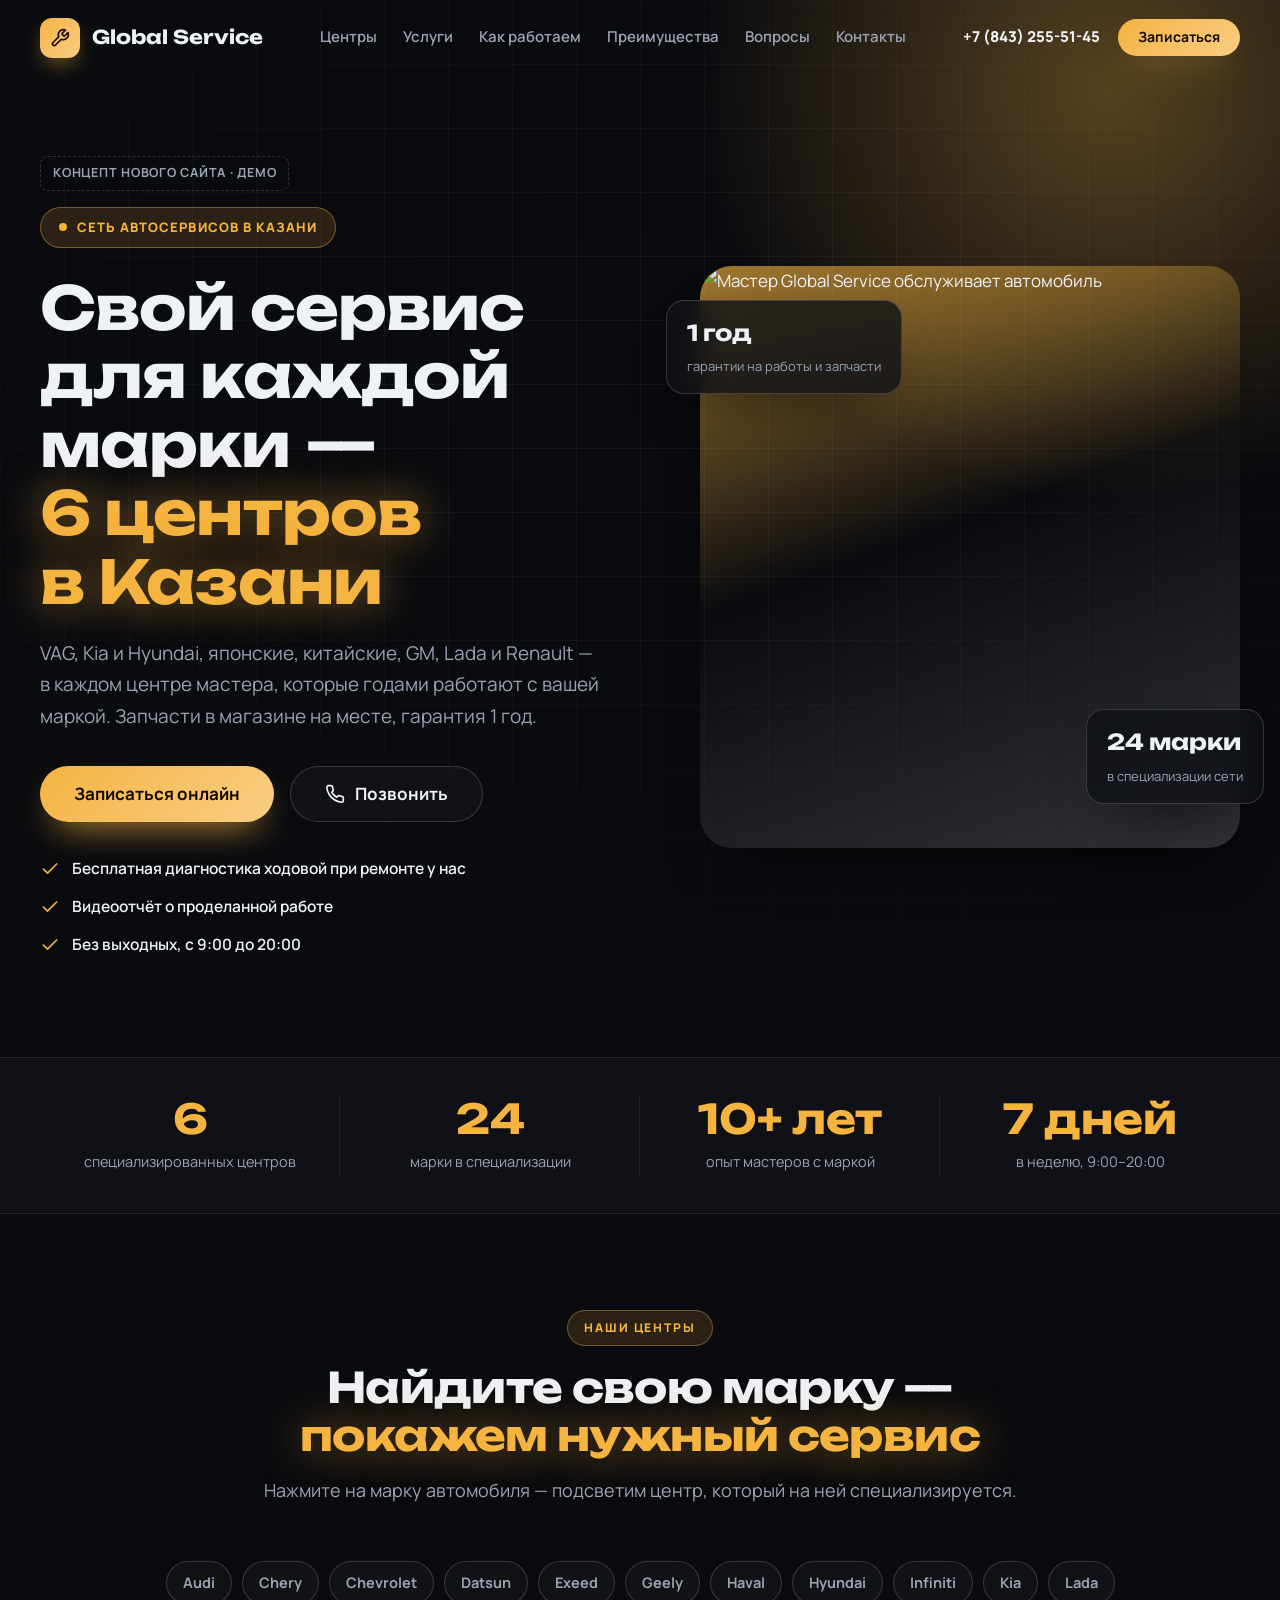
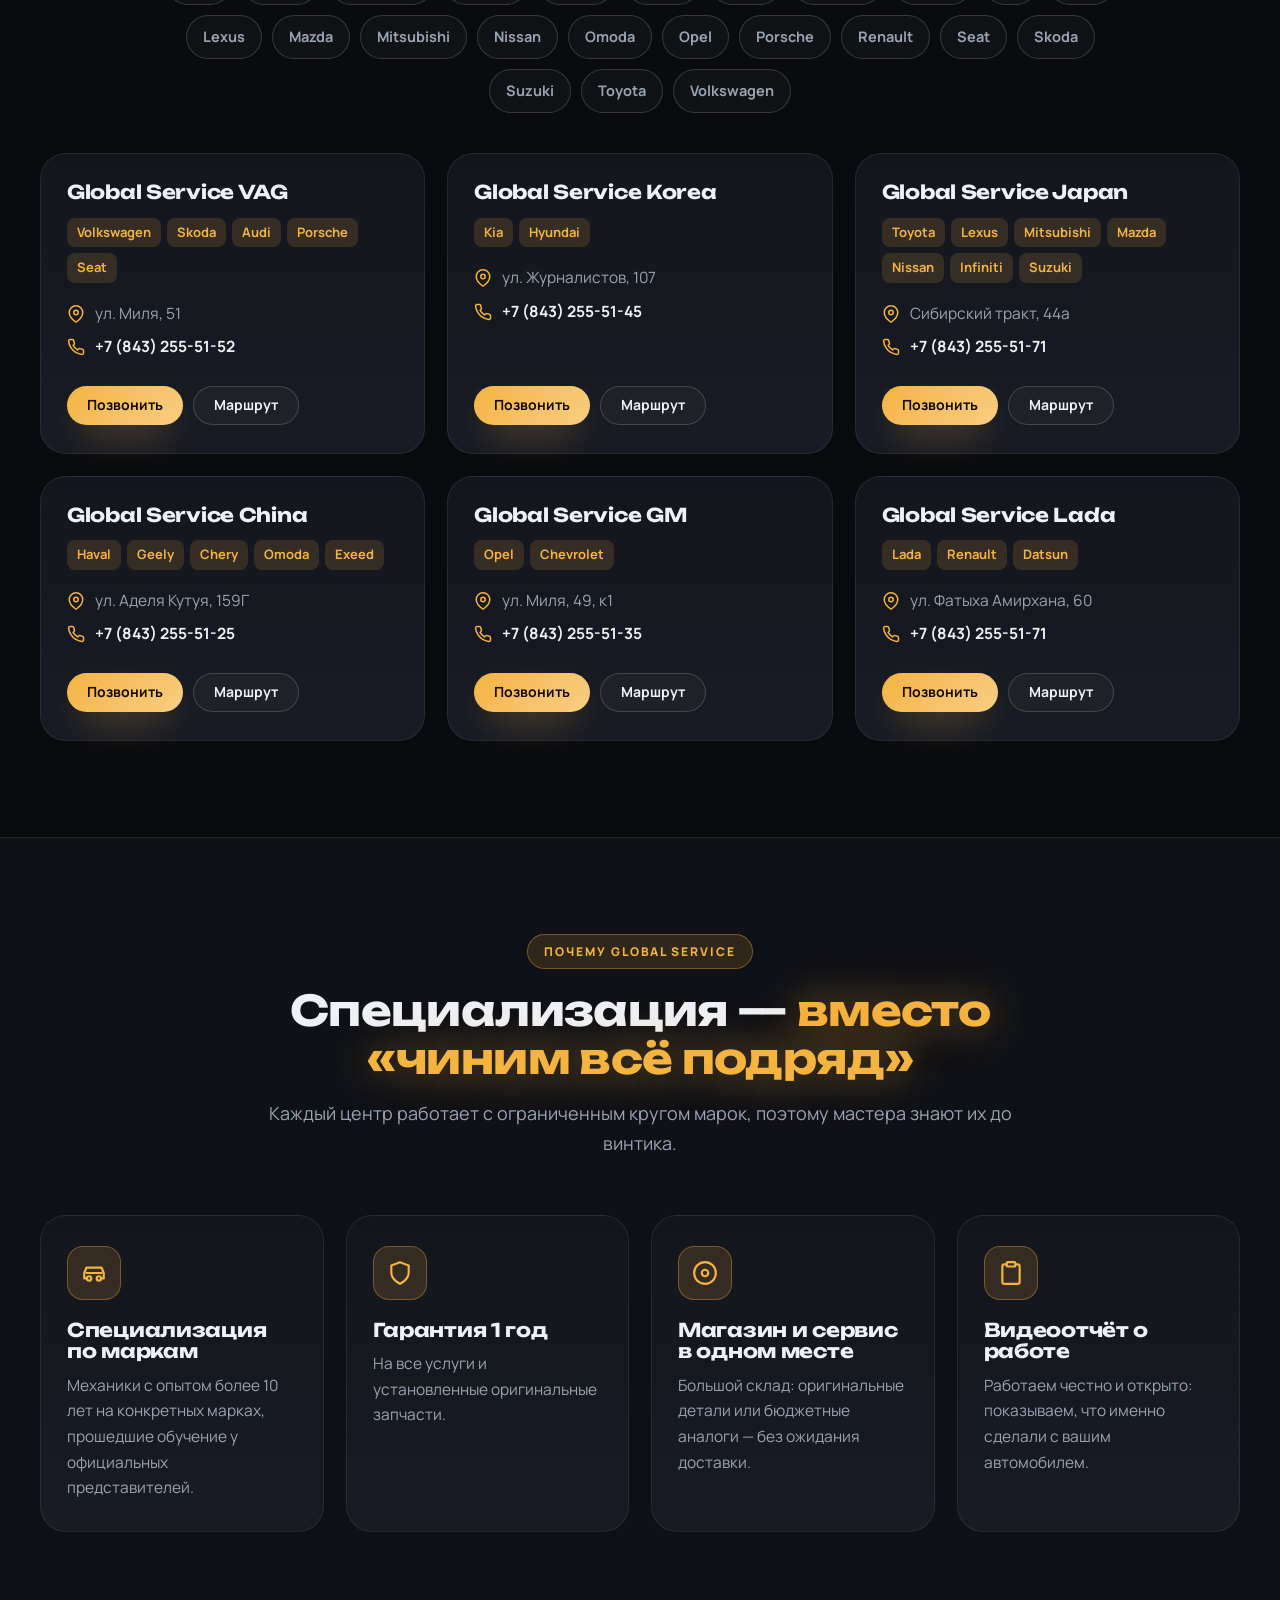
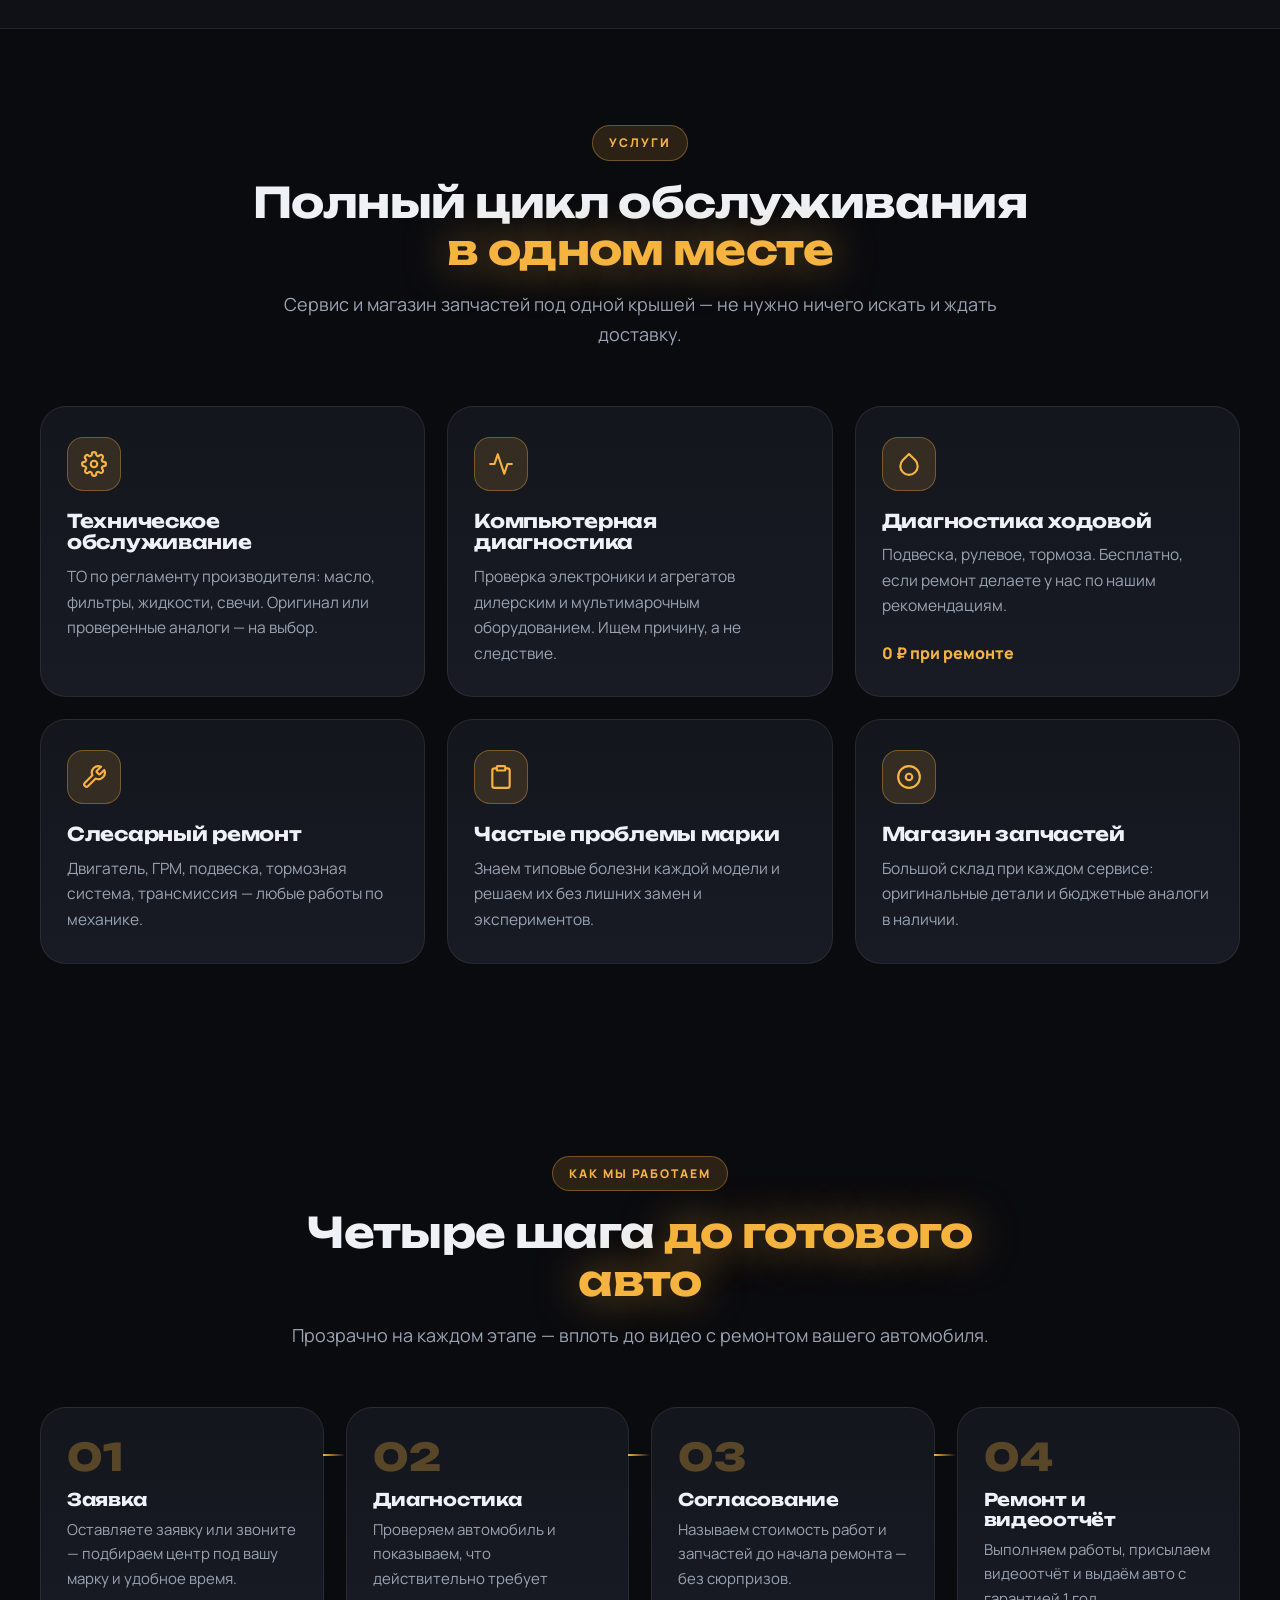
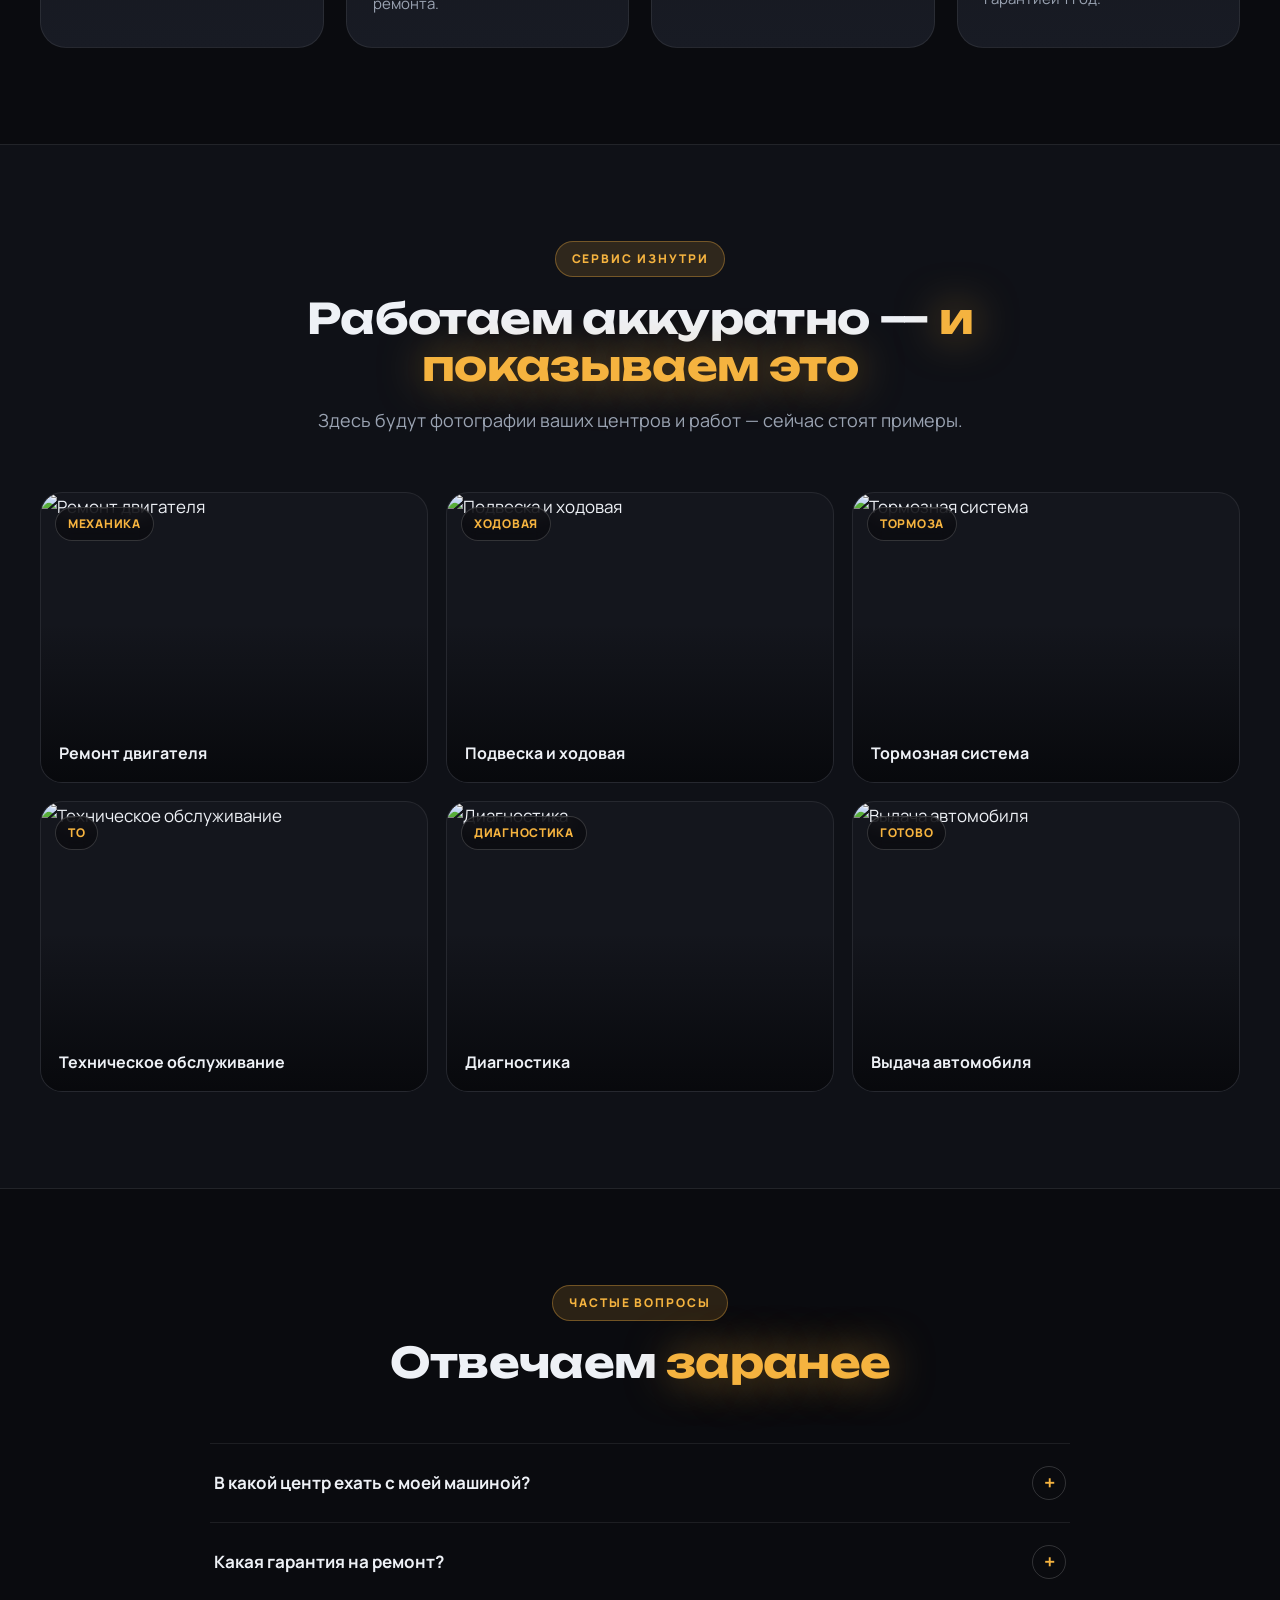
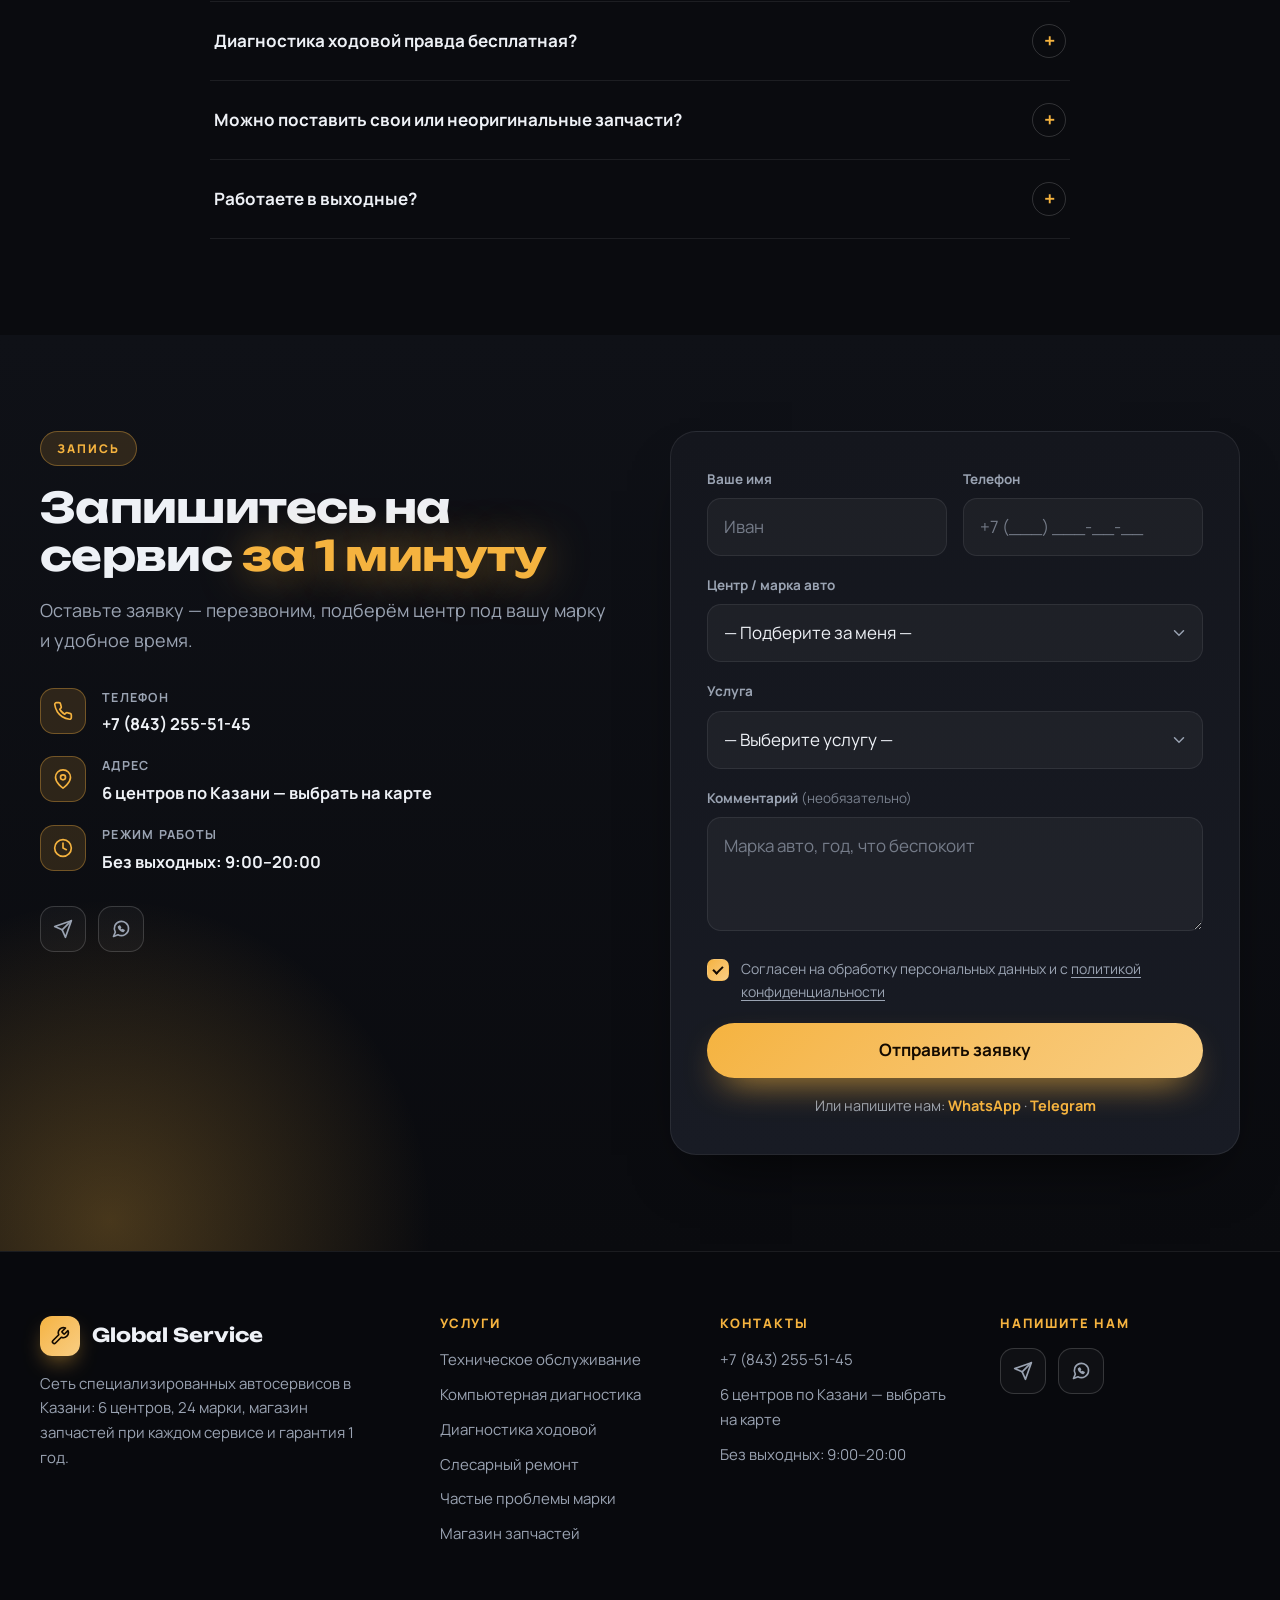
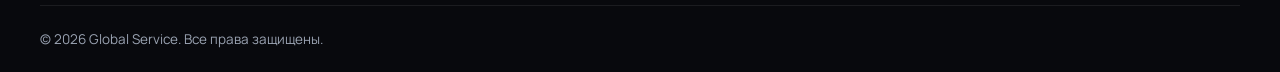
==== commit 866e76f9: "Global Service: демо-концепт сайта сети автосервисов (Казань) - блок «Наши центры»: выбор марки подс" ====
--- a/index.html
+++ b/index.html
@@ -3,14 +3,14 @@
 <head>
   <meta charset="UTF-8">
   <meta name="viewport" content="width=device-width, initial-scale=1.0">
-  <title>АвтоПро — Автосервис полного цикла в Москве</title>
-  <meta name="description" content="Автосервис АвтоПро: диагностика, ремонт, ТО и кузовной ремонт. Гарантия 2 года, честные цены, запись онлайн.">
-  <meta property="og:title" content="АвтоПро — Автосервис полного цикла в Москве">
-  <meta property="og:description" content="Диагностика, ремонт, ТО. Гарантия 2 года, честные цены, запись онлайн.">
+  <title>Global Service — сеть специализированных автосервисов в Казани</title>
+  <meta name="description" content="Global Service — 6 специализированных автосервисов в Казани: VAG, Kia и Hyundai, японские и китайские марки, GM, Lada и Renault. Магазин запчастей, гарантия 1 год, без выходных.">
+  <meta property="og:title" content="Global Service — сеть автосервисов в Казани">
+  <meta property="og:description" content="6 специализированных центров, 24 марки, гарантия 1 год. Запись онлайн.">
   <meta property="og:type" content="website">
-  <meta property="og:image" content="https://images.unsplash.com/photo-1503376780353-7e6692767b70?auto=format&fit=crop&w=1200&q=80">
+  <meta property="og:image" content="https://images.unsplash.com/photo-1487754180451-c456f719a1fc?auto=format&fit=crop&w=1200&q=80">
   <meta name="theme-color" content="#0a0b0f">
-  <link rel="icon" href="data:image/svg+xml,%3Csvg xmlns='http://www.w3.org/2000/svg' viewBox='0 0 32 32'%3E%3Crect width='32' height='32' rx='8' fill='%23ff8a00'/%3E%3Cpath d='M19.6 8.4a1.3 1.3 0 0 0 0 1.9l2.1 2.1a1.3 1.3 0 0 0 1.9 0l5-5a8 8 0 0 1-10.6 10.6l-9.2 9.2a2.8 2.8 0 0 1-4-4l9.2-9.2A8 8 0 0 1 24.6 3.4z' transform='translate(-1 1) scale(.85) translate(3 1)' fill='none' stroke='%23140a00' stroke-width='2.4' stroke-linecap='round' stroke-linejoin='round'/%3E%3C/svg%3E">
+  <link rel="icon" href="data:image/svg+xml,%3Csvg xmlns='http://www.w3.org/2000/svg' viewBox='0 0 32 32'%3E%3Crect width='32' height='32' rx='8' fill='%23f5b33f'/%3E%3Cpath d='M19.6 8.4a1.3 1.3 0 0 0 0 1.9l2.1 2.1a1.3 1.3 0 0 0 1.9 0l5-5a8 8 0 0 1-10.6 10.6l-9.2 9.2a2.8 2.8 0 0 1-4-4l9.2-9.2A8 8 0 0 1 24.6 3.4z' transform='translate(-1 1) scale(.85) translate(3 1)' fill='none' stroke='%23140a00' stroke-width='2.4' stroke-linecap='round' stroke-linejoin='round'/%3E%3C/svg%3E">
   <link rel="preconnect" href="https://fonts.googleapis.com">
   <link rel="preconnect" href="https://fonts.gstatic.com" crossorigin>
   <link href="https://fonts.googleapis.com/css2?family=Manrope:wght@400;500;600;700;800&family=Unbounded:wght@600;700;800&display=swap" rel="stylesheet">
@@ -25,21 +25,20 @@
         <span class="logo__mark" aria-hidden="true">
           <svg viewBox="0 0 24 24" fill="none" stroke="currentColor" stroke-width="2" stroke-linecap="round" stroke-linejoin="round"><path d="M14.7 6.3a1 1 0 0 0 0 1.4l1.6 1.6a1 1 0 0 0 1.4 0l3.77-3.77a6 6 0 0 1-7.94 7.94l-6.91 6.91a2.12 2.12 0 0 1-3-3l6.91-6.91a6 6 0 0 1 7.94-7.94l-3.76 3.76z"/></svg>
         </span>
-        <span class="logo__text" data-cfg="brand.name">АвтоПро</span>
+        <span class="logo__text" data-cfg="brand.name">Global Service</span>
       </a>
 
       <nav class="nav" id="nav" aria-label="Главное меню">
+        <a href="#centers" class="nav__link">Центры</a>
         <a href="#services" class="nav__link">Услуги</a>
         <a href="#process" class="nav__link">Как работаем</a>
-        <a href="#gallery" class="nav__link">Работы</a>
-        <a href="#pricing" class="nav__link">Цены</a>
-        <a href="#reviews" class="nav__link">Отзывы</a>
+        <a href="#about" class="nav__link">Преимущества</a>
         <a href="#faq" class="nav__link">Вопросы</a>
         <a href="#contact" class="nav__link">Контакты</a>
       </nav>
 
       <div class="header__right">
-        <a href="tel:+74951234567" class="header__phone" data-cfg-tel="contacts.phone">+7 (495) 123-45-67</a>
+        <a href="tel:+78432555145" class="header__phone" data-cfg-tel="contacts.phone">+7 (843) 255-51-45</a>
         <a href="#contact" class="btn btn--primary btn--sm header__cta">Записаться</a>
         <button class="burger" id="burger" aria-label="Открыть меню" aria-expanded="false">
           <span></span><span></span><span></span>
@@ -55,12 +54,12 @@
       <div class="hero__grid" aria-hidden="true"></div>
       <div class="container hero__inner">
         <div class="hero__content">
-          <span class="badge reveal" data-cfg="hero.badge">Автосервис полного цикла</span>
-          <h1 class="hero__title reveal" data-cfg-html="hero.title">Сервис вашего авто&nbsp;— <span class="accent">без сюрпризов</span> и переплат</h1>
-          <p class="hero__subtitle reveal" data-cfg="hero.subtitle">Диагностика, ТО, ремонт двигателя и кузовной ремонт с гарантией 2 года. Согласовываем стоимость до начала работ и укладываемся в срок.</p>
+          <span class="badge reveal" data-cfg="hero.badge">Сеть автосервисов в Казани</span>
+          <h1 class="hero__title reveal" data-cfg-html="hero.title">Свой сервис для&nbsp;каждой марки&nbsp;— <span class="accent">6&nbsp;центров в&nbsp;Казани</span></h1>
+          <p class="hero__subtitle reveal" data-cfg="hero.subtitle">VAG, Kia и Hyundai, японские, китайские, GM, Lada и Renault — в каждом центре мастера, которые годами работают с вашей маркой. Запчасти в магазине на месте, гарантия 1 год.</p>
           <div class="hero__actions reveal">
             <a href="#contact" class="btn btn--primary btn--lg">Записаться онлайн</a>
-            <a href="tel:+74951234567" class="btn btn--ghost btn--lg" data-cfg-tel-btn="contacts.phone">
+            <a href="tel:+78432555145" class="btn btn--ghost btn--lg" data-cfg-tel-btn="contacts.phone">
               <svg viewBox="0 0 24 24" fill="none" stroke="currentColor" stroke-width="2" stroke-linecap="round" stroke-linejoin="round" aria-hidden="true"><path d="M22 16.92v3a2 2 0 0 1-2.18 2 19.79 19.79 0 0 1-8.63-3.07 19.5 19.5 0 0 1-6-6 19.79 19.79 0 0 1-3.07-8.67A2 2 0 0 1 4.11 2h3a2 2 0 0 1 2 1.72 12.84 12.84 0 0 0 .7 2.81 2 2 0 0 1-.45 2.11L8.09 9.91a16 16 0 0 0 6 6l1.27-1.27a2 2 0 0 1 2.11-.45 12.84 12.84 0 0 0 2.81.7A2 2 0 0 1 22 16.92z"/></svg>
               Позвонить
             </a>
@@ -70,16 +69,16 @@
 
         <div class="hero__visual reveal">
           <div class="hero__frame">
-            <img class="hero__img" data-cfg-src="hero.image" src="https://images.unsplash.com/photo-1503376780353-7e6692767b70?auto=format&fit=crop&w=1200&q=80" alt="Автомобиль на автосервисе" width="600" height="700">
+            <img class="hero__img" data-cfg-src="hero.image" src="https://images.unsplash.com/photo-1487754180451-c456f719a1fc?auto=format&fit=crop&w=1200&q=80" alt="Мастер Global Service обслуживает автомобиль" width="600" height="700">
           </div>
           <div class="hero__card hero__card--rating">
             <span class="hero__card-stars" aria-hidden="true">★★★★★</span>
-            <strong data-cfg="hero.rating">4.9 / 5</strong>
-            <span data-cfg="hero.ratingNote">по 340+ отзывам</span>
+            <strong data-cfg="hero.rating">1 год</strong>
+            <span data-cfg="hero.ratingNote">гарантии на работы и запчасти</span>
           </div>
           <div class="hero__card hero__card--exp">
-            <strong data-cfg="hero.experience">12 лет</strong>
-            <span>опыта в ремонте</span>
+            <strong data-cfg="hero.experience">24 марки</strong>
+            <span data-cfg="hero.experienceNote">в специализации сети</span>
           </div>
         </div>
       </div>
@@ -92,25 +91,38 @@
       </div>
     </section>
 
+    <!-- ===== CENTERS (сеть сервисов; секция скрыта, если centers не заданы) ===== -->
+    <section class="section" id="centers" data-optional="centers">
+      <div class="container">
+        <header class="section__head reveal">
+          <span class="eyebrow" data-cfg="centers.eyebrow">Наши центры</span>
+          <h2 class="section__title" data-cfg-html="centers.title">Найдите свою марку&nbsp;— <span class="accent">покажем нужный сервис</span></h2>
+          <p class="section__sub" data-cfg="centers.subtitle">Нажмите на марку автомобиля — подсветим центр, который на ней специализируется.</p>
+        </header>
+        <div class="brand-filter reveal" data-render="brandFilter" role="group" aria-label="Выбор марки автомобиля"></div>
+        <div class="centers" data-render="centers"></div>
+      </div>
+    </section>
+
     <!-- ===== ADVANTAGES ===== -->
-    <section class="section" id="about">
-      <div class="container">
-        <header class="section__head reveal">
-          <span class="eyebrow" data-cfg="advantages.eyebrow">Почему выбирают нас</span>
-          <h2 class="section__title" data-cfg-html="advantages.title">Спокойствие за результат&nbsp;— <span class="accent">на каждом этапе</span></h2>
-          <p class="section__sub" data-cfg="advantages.subtitle">Мы не продаём лишние работы. Сначала диагностика, потом — честная смета и ваше «да».</p>
+    <section class="section section--alt" id="about">
+      <div class="container">
+        <header class="section__head reveal">
+          <span class="eyebrow" data-cfg="advantages.eyebrow">Почему Global Service</span>
+          <h2 class="section__title" data-cfg-html="advantages.title">Специализация&nbsp;— <span class="accent">вместо «чиним всё подряд»</span></h2>
+          <p class="section__sub" data-cfg="advantages.subtitle">Каждый центр работает с ограниченным кругом марок, поэтому мастера знают их до винтика.</p>
         </header>
         <div class="cards cards--4" data-render="advantages"></div>
       </div>
     </section>
 
     <!-- ===== SERVICES ===== -->
-    <section class="section section--alt" id="services">
+    <section class="section" id="services">
       <div class="container">
         <header class="section__head reveal">
           <span class="eyebrow" data-cfg="services.eyebrow">Услуги</span>
-          <h2 class="section__title" data-cfg-html="services.title">Всё для вашего автомобиля <span class="accent">в одном месте</span></h2>
-          <p class="section__sub" data-cfg="services.subtitle">От планового ТО до сложного ремонта — работаем со всеми марками легковых автомобилей.</p>
+          <h2 class="section__title" data-cfg-html="services.title">Полный цикл обслуживания <span class="accent">в одном месте</span></h2>
+          <p class="section__sub" data-cfg="services.subtitle">Сервис и магазин запчастей под одной крышей — не нужно ничего искать и ждать доставку.</p>
         </header>
         <div class="cards cards--3" data-render="services"></div>
       </div>
@@ -122,7 +134,7 @@
         <header class="section__head reveal">
           <span class="eyebrow" data-cfg="process.eyebrow">Как мы работаем</span>
           <h2 class="section__title" data-cfg-html="process.title">Четыре шага <span class="accent">до готового авто</span></h2>
-          <p class="section__sub" data-cfg="process.subtitle">Прозрачный процесс: вы всегда знаете, что происходит с вашим автомобилем.</p>
+          <p class="section__sub" data-cfg="process.subtitle">Прозрачно на каждом этапе — вплоть до видео с ремонтом вашего автомобиля.</p>
         </header>
         <ol class="steps" data-render="process"></ol>
       </div>
@@ -132,21 +144,21 @@
     <section class="section section--alt" id="gallery">
       <div class="container">
         <header class="section__head reveal">
-          <span class="eyebrow" data-cfg="gallery.eyebrow">Наши работы</span>
-          <h2 class="section__title" data-cfg-html="gallery.title">Результат, который <span class="accent">видно глазами</span></h2>
-          <p class="section__sub" data-cfg="gallery.subtitle">Небольшая часть ремонтов, которые мы сделали за последнее время.</p>
+          <span class="eyebrow" data-cfg="gallery.eyebrow">Сервис изнутри</span>
+          <h2 class="section__title" data-cfg-html="gallery.title">Работаем аккуратно&nbsp;— <span class="accent">и показываем это</span></h2>
+          <p class="section__sub" data-cfg="gallery.subtitle">Здесь будут фотографии ваших центров и работ — сейчас стоят примеры.</p>
         </header>
         <div class="gallery" data-render="gallery"></div>
       </div>
     </section>
 
     <!-- ===== PRICING ===== -->
-    <section class="section" id="pricing">
+    <section class="section" id="pricing" data-optional="pricing">
       <div class="container">
         <header class="section__head reveal">
           <span class="eyebrow" data-cfg="pricing.eyebrow">Цены</span>
           <h2 class="section__title" data-cfg-html="pricing.title">Понятный прайс <span class="accent">без скрытых доплат</span></h2>
-          <p class="section__sub" data-cfg="pricing.subtitle">Точная стоимость определяется на месте и не меняется после согласования.</p>
+          <p class="section__sub" data-cfg="pricing.subtitle"></p>
         </header>
         <div class="price-card reveal">
           <ul class="price-list" data-render="pricing"></ul>
@@ -156,12 +168,12 @@
     </section>
 
     <!-- ===== REVIEWS ===== -->
-    <section class="section section--alt" id="reviews">
+    <section class="section section--alt" id="reviews" data-optional="reviews">
       <div class="container">
         <header class="section__head reveal">
           <span class="eyebrow" data-cfg="reviews.eyebrow">Отзывы</span>
-          <h2 class="section__title" data-cfg-html="reviews.title">Нам доверяют <span class="accent">самое ценное — свой автомобиль</span></h2>
-          <p class="section__sub" data-cfg="reviews.subtitle">Средняя оценка 4.9 из 5 на Яндекс.Картах и 2ГИС.</p>
+          <h2 class="section__title" data-cfg-html="reviews.title">Отзывы <span class="accent">наших клиентов</span></h2>
+          <p class="section__sub" data-cfg="reviews.subtitle"></p>
         </header>
         <div class="cards cards--3" data-render="reviews"></div>
       </div>
@@ -172,7 +184,7 @@
       <div class="container container--narrow">
         <header class="section__head reveal">
           <span class="eyebrow" data-cfg="faq.eyebrow">Частые вопросы</span>
-          <h2 class="section__title" data-cfg-html="faq.title">Отвечаем <span class="accent">честно и заранее</span></h2>
+          <h2 class="section__title" data-cfg-html="faq.title">Отвечаем <span class="accent">заранее</span></h2>
         </header>
         <div class="accordion" data-render="faq"></div>
       </div>
@@ -185,8 +197,8 @@
         <div class="cta__grid">
           <div class="cta__info reveal">
             <span class="eyebrow" data-cfg="contact.eyebrow">Запись</span>
-            <h2 class="section__title" data-cfg-html="contact.title">Запишитесь на ремонт <span class="accent">за 1 минуту</span></h2>
-            <p class="section__sub" data-cfg="contact.subtitle">Оставьте заявку — перезвоним в течение 15 минут, подберём время и предварительно озвучим стоимость.</p>
+            <h2 class="section__title" data-cfg-html="contact.title">Запишитесь на сервис <span class="accent">за 1 минуту</span></h2>
+            <p class="section__sub" data-cfg="contact.subtitle">Оставьте заявку — перезвоним, подберём центр под вашу марку и удобное время.</p>
             <ul class="contacts" data-render="contacts"></ul>
             <div class="socials" data-render="socials"></div>
           </div>
@@ -205,6 +217,10 @@
                   <small class="field__error">Укажите корректный номер</small>
                 </label>
               </div>
+              <label class="field" data-optional="centerOptions">
+                <span class="field__label">Центр / марка авто</span>
+                <select name="center" data-render="centerOptions"></select>
+              </label>
               <label class="field">
                 <span class="field__label">Услуга</span>
                 <select name="service" data-render="serviceOptions"></select>
@@ -227,7 +243,7 @@
                 <span class="btn__label">Отправить заявку</span>
                 <span class="btn__spinner" aria-hidden="true"></span>
               </button>
-              <p class="form__fail" role="alert" hidden>Не удалось отправить заявку. Позвоните нам: <a data-cfg-tel="contacts.phone" href="tel:+74951234567">+7 (495) 123-45-67</a></p>
+              <p class="form__fail" role="alert" hidden>Не удалось отправить заявку. Позвоните нам: <a data-cfg-tel="contacts.phone" href="tel:+78432555145">+7 (843) 255-51-45</a></p>
               <p class="form__note">Или напишите нам: <a data-cfg-href="contacts.whatsapp" href="#">WhatsApp</a> · <a data-cfg-href="contacts.telegram" href="#">Telegram</a></p>
               <div class="form__success" hidden>
                 <span class="form__success-icon" aria-hidden="true">
@@ -252,9 +268,9 @@
           <span class="logo__mark" aria-hidden="true">
             <svg viewBox="0 0 24 24" fill="none" stroke="currentColor" stroke-width="2" stroke-linecap="round" stroke-linejoin="round"><path d="M14.7 6.3a1 1 0 0 0 0 1.4l1.6 1.6a1 1 0 0 0 1.4 0l3.77-3.77a6 6 0 0 1-7.94 7.94l-6.91 6.91a2.12 2.12 0 0 1-3-3l6.91-6.91a6 6 0 0 1 7.94-7.94l-3.76 3.76z"/></svg>
           </span>
-          <span class="logo__text" data-cfg="brand.name">АвтоПро</span>
+          <span class="logo__text" data-cfg="brand.name">Global Service</span>
         </a>
-        <p class="footer__about" data-cfg="brand.about">Автосервис полного цикла: диагностика, ремонт и ТО легковых автомобилей с гарантией 2 года.</p>
+        <p class="footer__about" data-cfg="brand.about">Сеть специализированных автосервисов в Казани: 6 центров, 24 марки, магазин запчастей при каждом сервисе и гарантия 1 год.</p>
       </div>
       <div class="footer__col">
         <h4 class="footer__title">Услуги</h4>
@@ -265,17 +281,16 @@
         <ul class="footer__contacts" data-render="footerContacts"></ul>
       </div>
       <div class="footer__col">
-        <h4 class="footer__title">Мы в соцсетях</h4>
+        <h4 class="footer__title">Напишите нам</h4>
         <div class="socials" data-render="socialsFooter"></div>
       </div>
     </div>
     <div class="container footer__bottom">
-      <span data-cfg="brand.copyright">© 2026 АвтоПро. Все права защищены.</span>
-      <span>Шаблон лендинга · легко адаптируется под любой автосервис</span>
+      <span data-cfg="brand.copyright">© 2026 Global Service. Все права защищены.</span>
     </div>
   </footer>
 
-  <a href="tel:+74951234567" class="fab" id="fab" aria-label="Позвонить" data-cfg-tel-btn="contacts.phone">
+  <a href="tel:+78432555145" class="fab" id="fab" aria-label="Позвонить" data-cfg-tel-btn="contacts.phone">
     <svg viewBox="0 0 24 24" fill="none" stroke="currentColor" stroke-width="2" stroke-linecap="round" stroke-linejoin="round"><path d="M22 16.92v3a2 2 0 0 1-2.18 2 19.79 19.79 0 0 1-8.63-3.07 19.5 19.5 0 0 1-6-6 19.79 19.79 0 0 1-3.07-8.67A2 2 0 0 1 4.11 2h3a2 2 0 0 1 2 1.72 12.84 12.84 0 0 0 .7 2.81 2 2 0 0 1-.45 2.11L8.09 9.91a16 16 0 0 0 6 6l1.27-1.27a2 2 0 0 1 2.11-.45 12.84 12.84 0 0 0 2.81.7A2 2 0 0 1 22 16.92z"/></svg>
   </a>
 
--- a/css/style.css
+++ b/css/style.css
@@ -347,6 +347,28 @@
 .lightbox__close { position: absolute; top: 22px; right: 26px; display: grid; place-items: center; width: 46px; height: 46px; border: 1px solid var(--line-strong); border-radius: 50%; background: rgba(10, 11, 15, .7); font-size: 24px; line-height: 1; transition: color .3s, border-color .3s; }
 .lightbox__close:hover { border-color: var(--accent); color: var(--accent); }
 .lightbox__caption { position: absolute; right: 0; bottom: 26px; left: 0; text-align: center; font-size: 15px; font-weight: 600; color: var(--muted); }
+/* ---------- СЕТЬ ЦЕНТРОВ: выбор марки + карточки ---------- */
+.brand-filter { display: flex; flex-wrap: wrap; justify-content: center; gap: 10px; max-width: 980px; margin: 0 auto 40px; }
+.brand-chip { padding: 9px 16px; border: 1px solid var(--line-strong); border-radius: 999px; background: rgba(255, 255, 255, .03); color: var(--muted); font-size: 14.5px; font-weight: 700; transition: color .25s, border-color .25s, background .25s, transform .25s var(--ease); }
+.brand-chip:hover { color: var(--text); border-color: var(--accent); transform: translateY(-2px); }
+.brand-chip[aria-pressed="true"] { border-color: transparent; background: linear-gradient(135deg, var(--accent), var(--accent-2)); color: #140a00; }
+.centers { display: grid; grid-template-columns: repeat(3, minmax(0, 1fr)); gap: 22px; }
+.center { position: relative; display: flex; flex-direction: column; padding: 28px 26px; border: 1px solid var(--line); border-radius: var(--radius-lg); background: linear-gradient(180deg, var(--card), var(--card-2)); transition: transform .4s var(--ease), border-color .4s, box-shadow .4s, opacity .4s; }
+.center:hover { transform: translateY(-6px); border-color: color-mix(in srgb, var(--accent) 45%, transparent); }
+.center.is-match { transform: translateY(-6px); border-color: var(--accent); box-shadow: 0 0 0 1px var(--accent), 0 30px 70px -30px color-mix(in srgb, var(--accent) 70%, transparent); }
+html .center.is-dim, html.js .center.reveal.is-dim { opacity: .38; }
+.center__name { margin-bottom: 14px; font-size: 19px; }
+.center__brands { display: flex; flex-wrap: wrap; gap: 6px; margin-bottom: 18px; }
+.center__brands li { padding: 4px 10px; border-radius: 8px; background: var(--accent-soft); color: var(--accent); font-size: 13px; font-weight: 700; }
+.center__row { display: flex; align-items: flex-start; gap: 10px; margin-bottom: 8px; font-size: 15.5px; color: var(--muted); }
+.center__row svg { flex: none; width: 18px; height: 18px; margin-top: 4px; color: var(--accent); }
+.center__row a { font-weight: 700; color: var(--text); transition: color .25s; }
+.center__row a:hover { color: var(--accent); }
+.center__actions { display: flex; flex-wrap: wrap; gap: 10px; margin-top: auto; padding-top: 18px; }
+
+/* ---------- ПОМЕТКА «ДЕМО» ---------- */
+.demo-note { display: table; margin-bottom: 16px; padding: 6px 12px; border: 1px dashed var(--line-strong); border-radius: 8px; color: var(--muted); font-size: 12.5px; font-weight: 700; letter-spacing: .06em; text-transform: uppercase; }
+
 /* ============================================================
    АДАПТИВ
    ============================================================ */
@@ -383,6 +405,7 @@
   .stat:nth-last-child(-n+2) { border-bottom: 0; }
   .cards--3 { grid-template-columns: repeat(2, 1fr); }
   .gallery { grid-template-columns: repeat(2, 1fr); }
+  .centers { grid-template-columns: repeat(2, minmax(0, 1fr)); }
   .cta__grid { grid-template-columns: minmax(0, 1fr); gap: 44px; }
   .section { padding: 76px 0; }
 }
@@ -403,6 +426,10 @@
   .section__head { margin-bottom: 38px; }
   .section__sub { font-size: 16.5px; }
   .cards--3, .cards--4, .gallery, .steps { grid-template-columns: 1fr; }
+  .centers { grid-template-columns: minmax(0, 1fr); }
+  .brand-filter { justify-content: flex-start; gap: 8px; }
+  .brand-chip { padding: 8px 13px; font-size: 14px; }
+  .demo-note { font-size: 11px; }
   .form { padding: 26px 20px; }
   .form__row { grid-template-columns: 1fr; gap: 0; }
   .price-card { padding: 26px 20px; }
